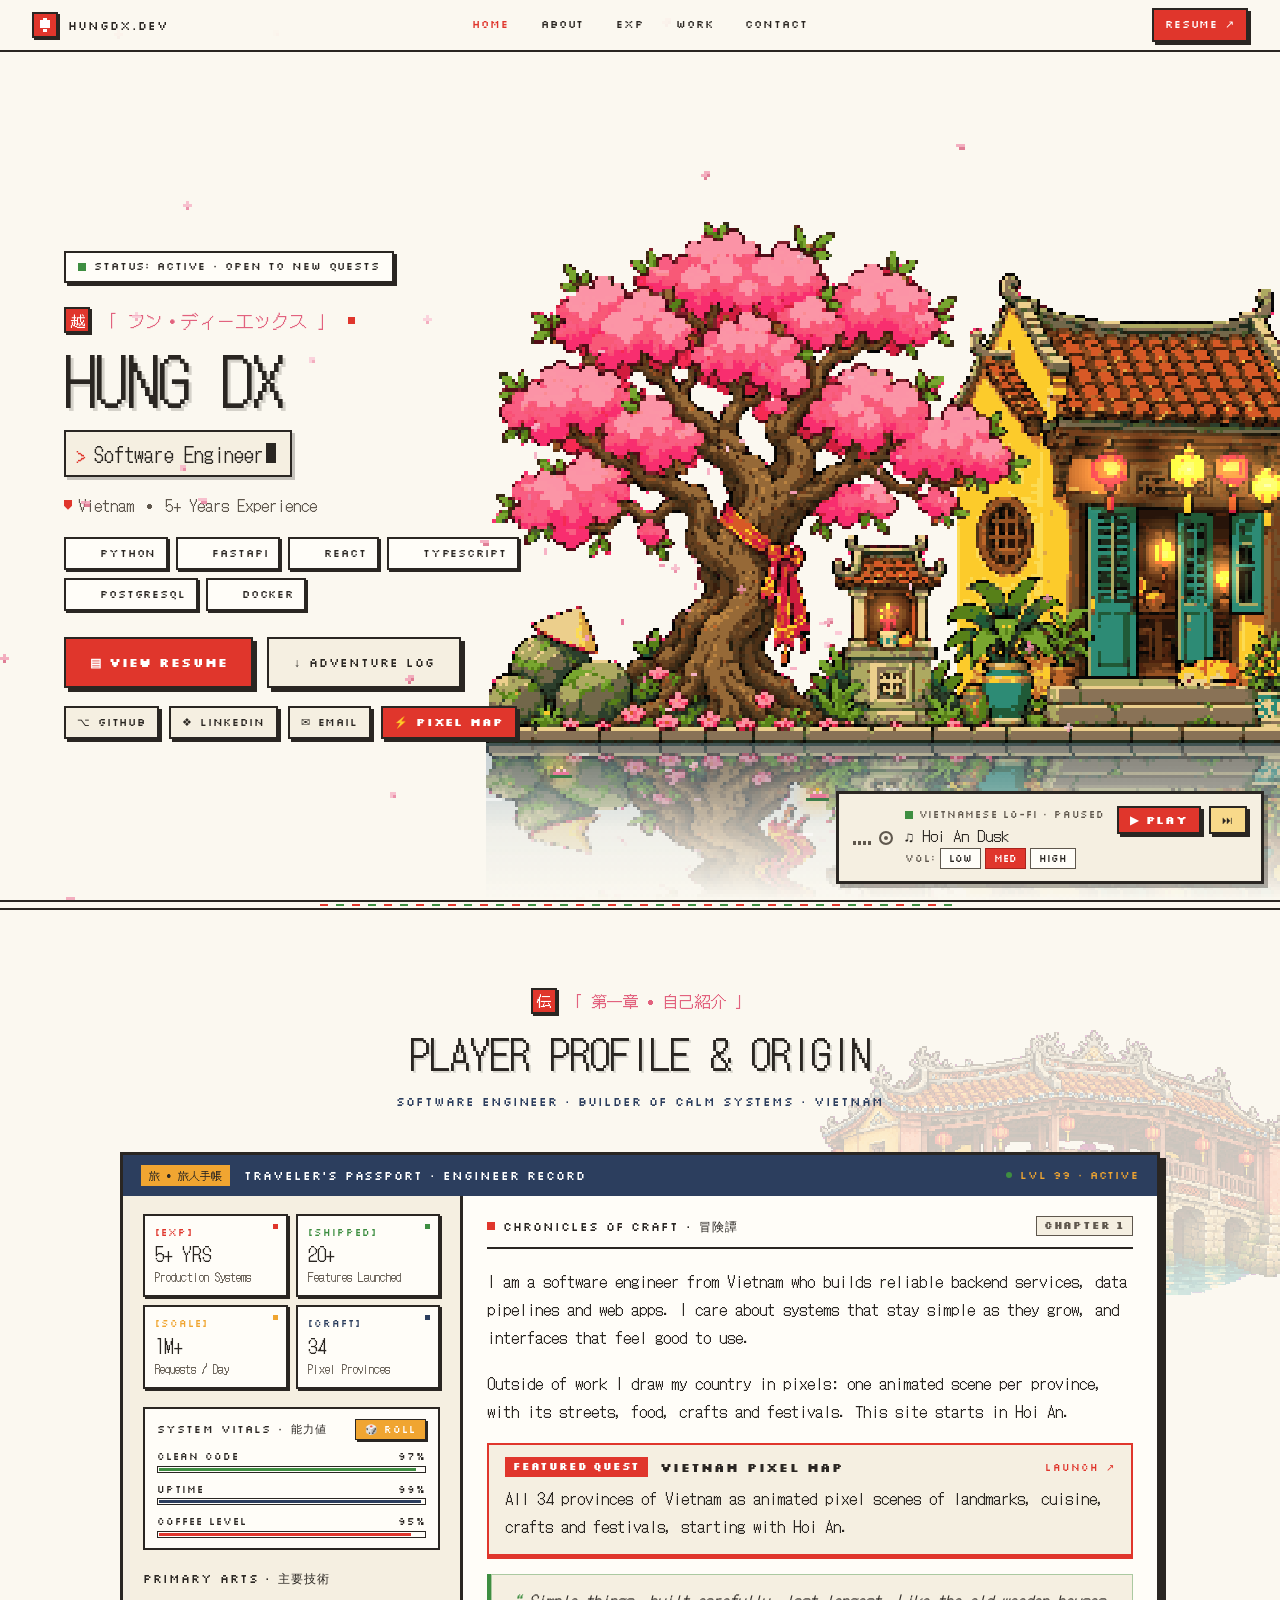
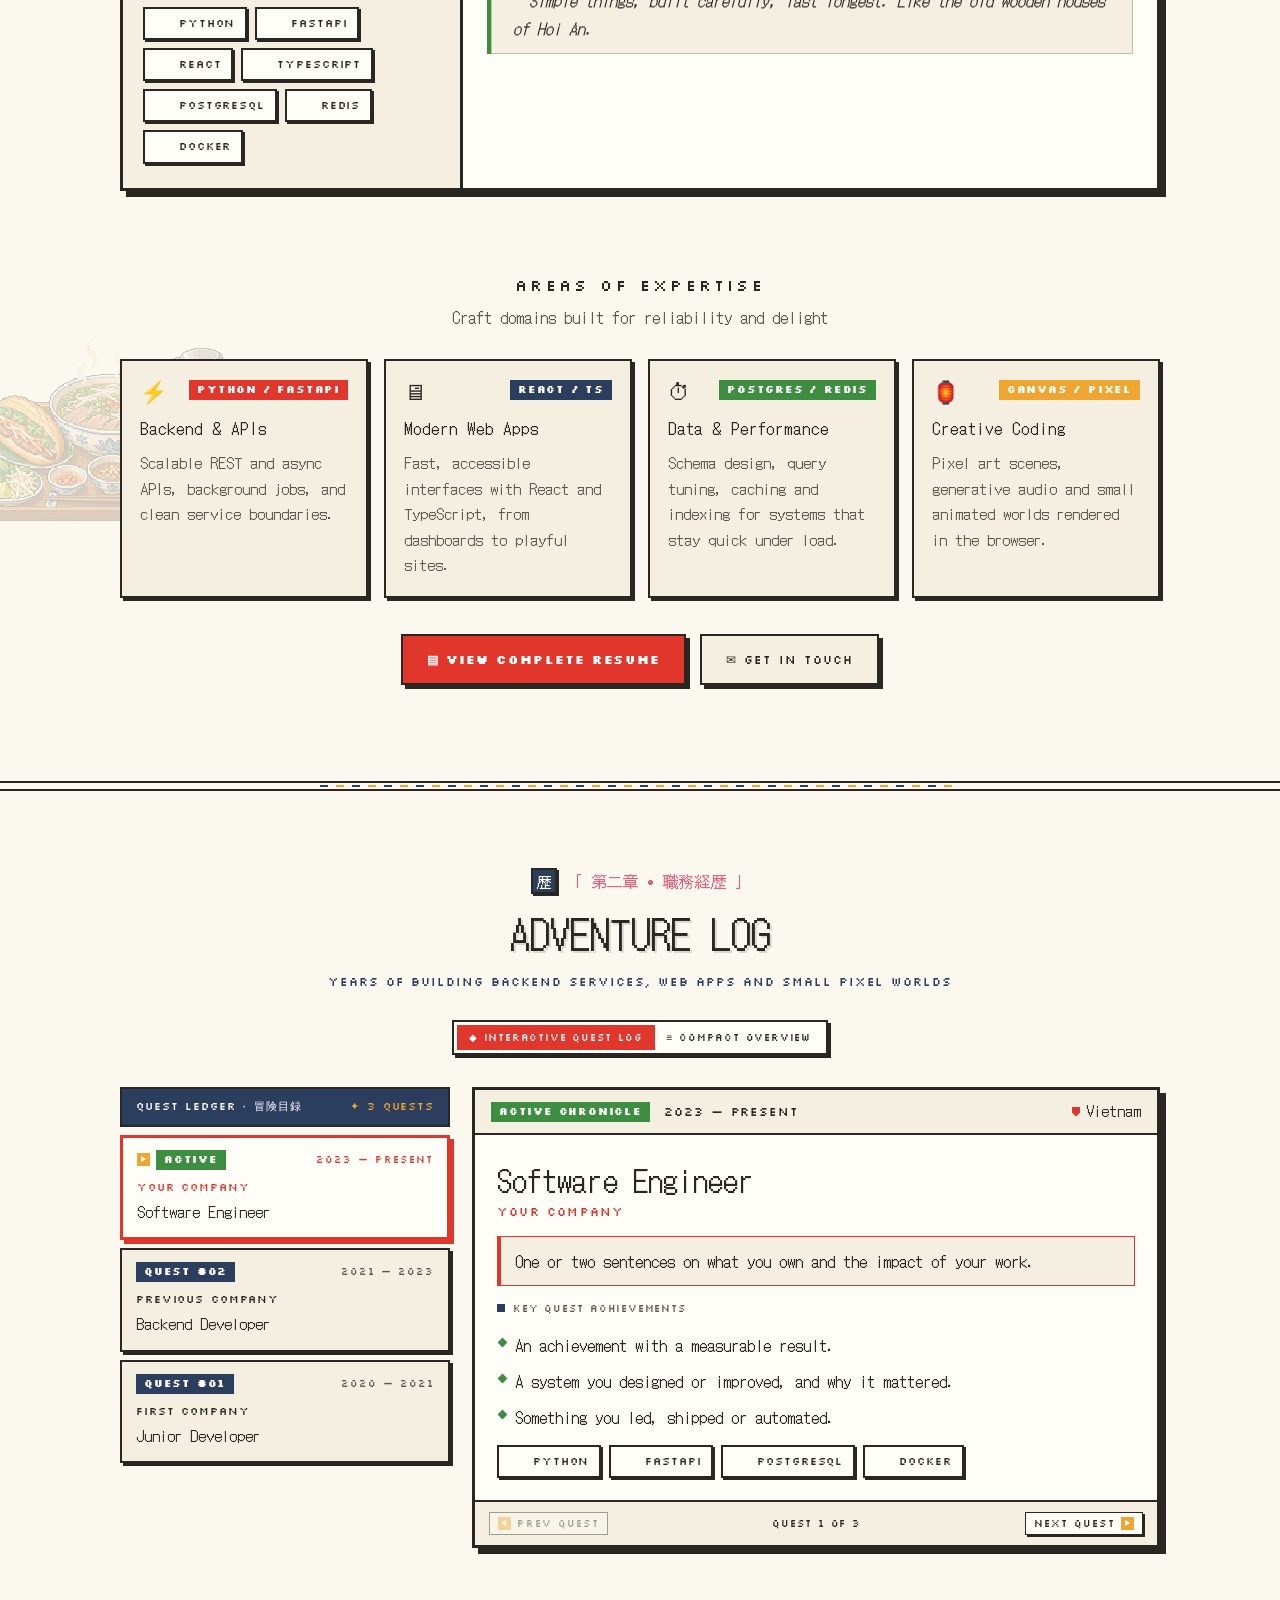
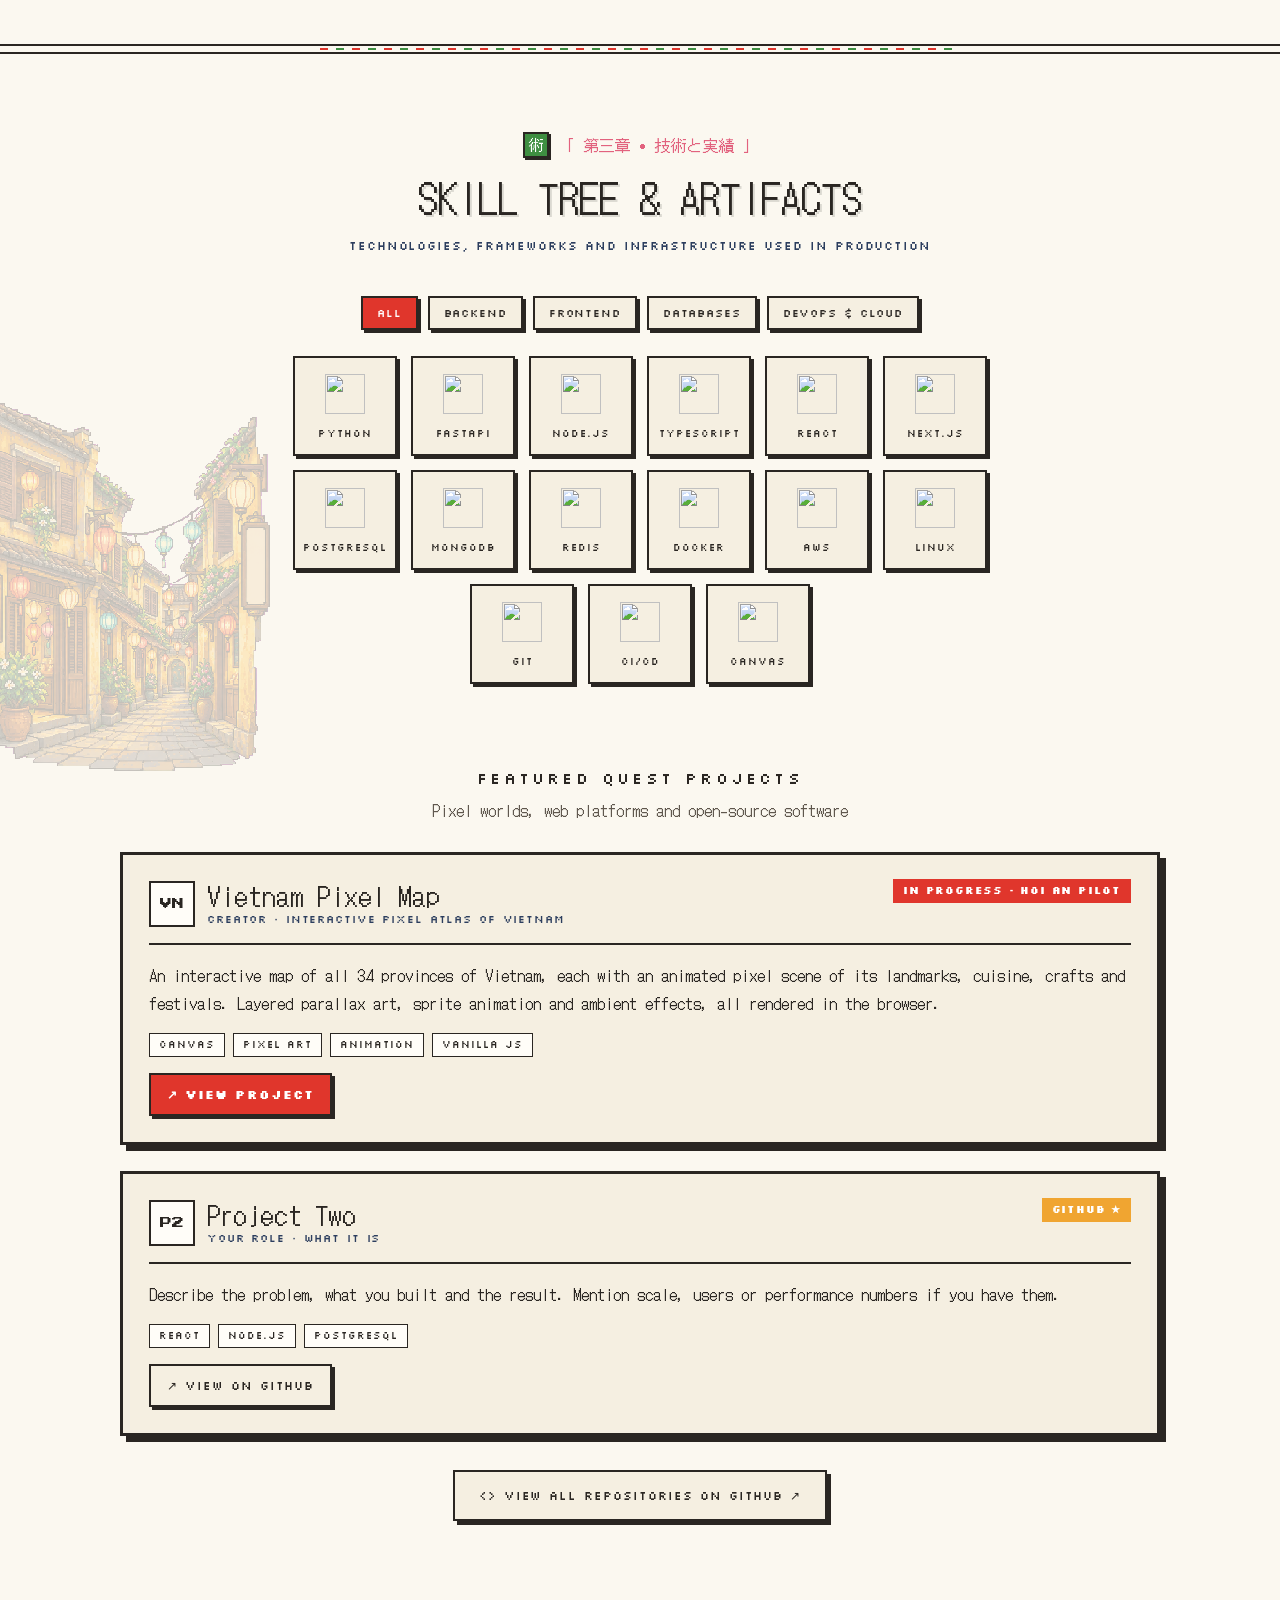
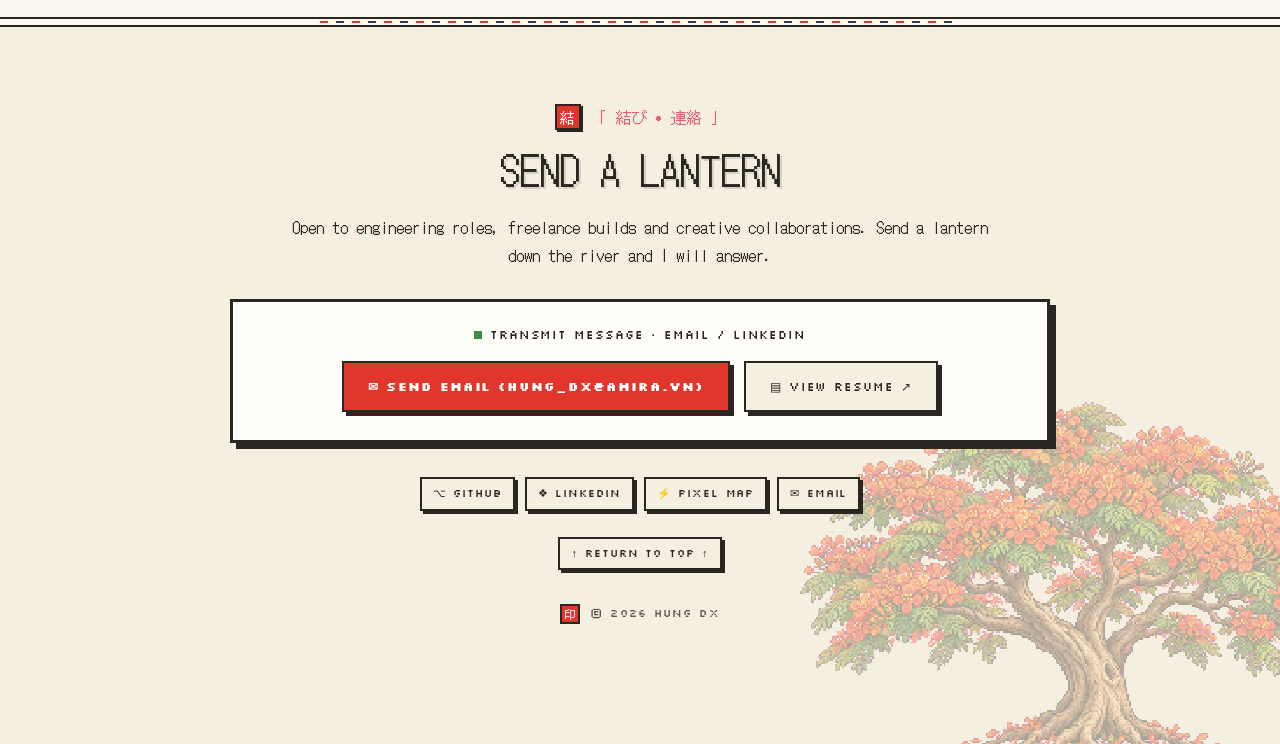
==== index.html @ 4f056e91 "feat: pixel-art RPG portfolio with Hoi An hero scene Single-page site with a passport-style about se" ====
<!doctype html>
<html lang="en">
  <head>
    <meta charset="utf-8" />
    <meta name="viewport" content="width=device-width, initial-scale=1" />
    <title>Portfolio</title>
    <meta name="description" content="Pixel-art portfolio set on a Hoi An street corner." />
    <link rel="preconnect" href="https://fonts.googleapis.com" />
    <link rel="preconnect" href="https://fonts.gstatic.com" crossorigin />
    <link
      rel="stylesheet"
      href="https://fonts.googleapis.com/css2?family=DotGothic16&family=Press+Start+2P&family=Silkscreen:wght@400;700&family=VT323&display=swap"
    />
    <link rel="stylesheet" href="styles.css" />
    <script>document.documentElement.classList.add('js');</script>
    <script type="module" src="src/main.js"></script>
  </head>
  <body>
    <canvas id="petals" aria-hidden="true"></canvas>

    <header class="nav">
      <a class="nav__logo" href="#top"><span class="nav__mark" aria-hidden="true"></span><span data-domain></span></a>
      <nav aria-label="Primary">
        <a href="#top">Home</a>
        <a href="#about">About</a>
        <a href="#exp">Exp</a>
        <a href="#work">Work</a>
        <a href="#contact">Contact</a>
      </nav>
      <a class="btn btn--red btn--sm nav__resume" href="#contact">Resume ↗</a>
    </header>

    <main id="top">
      <section class="hero">
        <div class="hero__scene">
          <canvas id="scene" role="img" aria-label="Pixel art of a Hoi An shophouse beside a red flame tree, with lanterns reflected in the river"></canvas>
        </div>
        <div class="hero__text" data-hero></div>
      </section>

      <div class="divider divider--red-green" aria-hidden="true"></div>

      <section id="about" class="section">
        <img class="deco deco--bridge" src="assets/bridge.png" alt="" aria-hidden="true" />
        <img class="deco deco--food" src="assets/food.png" alt="" aria-hidden="true" />
        <div class="wrap"></div>
      </section>

      <div class="divider divider--navy-gold" aria-hidden="true"></div>

      <section id="exp" class="section">
        <div class="wrap"></div>
      </section>

      <div class="divider divider--red-green" aria-hidden="true"></div>

      <section id="work" class="section">
        <img class="deco deco--street" src="assets/street.png" alt="" aria-hidden="true" />
        <div class="wrap"></div>
      </section>

      <div class="divider divider--red-navy" aria-hidden="true"></div>

      <section id="contact" class="section section--contact">
        <img class="deco deco--tree" src="assets/flametree.png" alt="" aria-hidden="true" />
        <div class="wrap"></div>
      </section>
    </main>

    <aside id="player" class="player" aria-label="Lo-fi music player">
      <div class="player__icons" aria-hidden="true">
        <span class="eq"><i></i><i></i><i></i><i></i></span>
        <span class="disc"></span>
      </div>
      <div class="player__info">
        <p class="player__status"><span class="sq sq--green"></span>VIETNAMESE LO-FI · <span data-status>PAUSED</span></p>
        <p class="player__title">♫ <span data-title>Hoi An Dusk</span></p>
        <div class="player__volume" role="group" aria-label="Volume">
          <span>VOL:</span>
          <button type="button" data-volume="low">LOW</button>
          <button type="button" data-volume="med">MED</button>
          <button type="button" data-volume="high">HIGH</button>
        </div>
      </div>
      <div class="player__controls">
        <button type="button" class="btn btn--red btn--sm" data-play>PLAY</button>
        <button type="button" class="btn btn--gold btn--sm" data-next aria-label="Next track">⏭</button>
      </div>
    </aside>
  </body>
</html>
---- styles.css ----
:root {
  --paper: #fbf8f0;
  --panel: #f5efe1;
  --white: #fffdf8;
  --ink: #2a2622;
  --ink-soft: #5f574d;
  --red: #e0362c;
  --red-deep: #a8241d;
  --navy: #2c3e5e;
  --green: #3e8e41;
  --gold: #f0a531;
  --pink: #e2627e;
  --shadow: 4px 4px 0 var(--ink);
  --shadow-sm: 3px 3px 0 var(--ink);

  --font-display: 'DotGothic16', 'VT323', monospace;
  --font-body: 'DotGothic16', 'VT323', monospace;
  --font-label: 'Silkscreen', 'VT323', monospace;
  --font-pixel: 'Press Start 2P', 'VT323', monospace;

  --cursor: url("data:image/svg+xml,%3Csvg xmlns='http://www.w3.org/2000/svg' width='28' height='28' viewBox='0 0 14 14' shape-rendering='crispEdges'%3E%3Cpath fill='%232a2622' d='M6 0h2v4h2V2h2v2h-2v2h4v2h-4v2h2v2h-2v-2H8v4H6v-4H4v2H2v-2h2V8H0V6h4V4H2V2h2v2h2z'/%3E%3Cpath fill='%23e0362c' d='M6 6h2v2H6z'/%3E%3C/svg%3E") 14 14, auto;
}

* {
  box-sizing: border-box;
}

html {
  scroll-behavior: smooth;
  scroll-padding-top: 64px;
}

body {
  margin: 0;
  background: var(--paper);
  color: var(--ink);
  font-family: var(--font-body);
  font-size: 16px;
  line-height: 1.75;
  cursor: var(--cursor);
}

a,
button {
  cursor: var(--cursor);
  color: inherit;
}

p {
  margin: 0;
}

h1,
h2,
h3,
h4 {
  margin: 0;
  font-weight: 400;
}

img {
  image-rendering: pixelated;
}

:focus-visible {
  outline: 3px dashed var(--red);
  outline-offset: 3px;
}

#petals {
  position: fixed;
  inset: 0;
  width: 100%;
  height: 100%;
  pointer-events: none;
  image-rendering: pixelated;
  z-index: 5;
}

/* ---------- shared atoms ---------- */

.label,
.mini-tag,
.btn,
.chip,
.badge,
.nav a,
.sec-head__sub,
.label-title {
  font-family: var(--font-label);
  font-weight: 400;
  text-transform: uppercase;
  letter-spacing: 0.08em;
}

.label {
  display: flex;
  align-items: center;
  gap: 8px;
  font-size: 12px;
}

.muted {
  color: var(--ink-soft);
}

.center {
  text-align: center;
}

.sq {
  display: inline-block;
  width: 8px;
  height: 8px;
  flex: none;
}

.sq--red { background: var(--red); }
.sq--green { background: var(--green); }
.sq--navy { background: var(--navy); }

.dot {
  display: inline-block;
  width: 8px;
  height: 8px;
  margin-right: 8px;
  background: var(--green);
}

.tile {
  display: inline-grid;
  place-items: center;
  width: 26px;
  height: 26px;
  margin-right: 10px;
  font-family: var(--font-display);
  font-size: 15px;
  line-height: 1;
  color: #fff;
  border: 2px solid var(--ink);
  box-shadow: 2px 2px 0 var(--ink);
}

.tile--red { background: var(--red); }
.tile--navy { background: var(--navy); }
.tile--green { background: var(--green); }

.tile--xs {
  width: 20px;
  height: 20px;
  font-size: 12px;
  box-shadow: none;
}

.mini-tag {
  display: inline-block;
  padding: 1px 7px;
  font-size: 10px;
  line-height: 1.6;
  color: var(--ink-soft);
  background: var(--panel);
  border: 1px solid currentColor;
}

.mini-tag--red { color: #fff; background: var(--red); border-color: var(--red); }
.mini-tag--green { color: #fff; background: var(--green); border-color: var(--green); }
.mini-tag--navy { color: #fff; background: var(--navy); border-color: var(--navy); }
.mini-tag--gold { color: #fff; background: var(--gold); border-color: var(--gold); }

.btn {
  display: inline-flex;
  align-items: center;
  justify-content: center;
  gap: 8px;
  padding: 9px 16px;
  font-size: 12px;
  text-decoration: none;
  color: var(--ink);
  background: var(--panel);
  border: 2px solid var(--ink);
  box-shadow: var(--shadow-sm);
  transition: transform 0.08s steps(2), box-shadow 0.08s steps(2);
}

.btn:hover {
  transform: translate(-1px, -1px);
  box-shadow: 4px 4px 0 var(--ink);
}

.btn:active {
  transform: translate(2px, 2px);
  box-shadow: 1px 1px 0 var(--ink);
}

.btn--red {
  color: #fff;
  background: var(--red);
}

.btn--gold {
  background: #f8d98a;
}

.btn--lg {
  padding: 13px 24px;
  font-size: 12px;
  box-shadow: var(--shadow);
}

.btn--sm {
  padding: 5px 11px;
  font-size: 11px;
}

.mini-btn {
  padding: 3px 9px;
  font-family: var(--font-label);
  font-weight: 400;
  font-size: 10px;
  letter-spacing: 0.1em;
  text-transform: uppercase;
  background: var(--white);
  border: 1px solid var(--ink);
  box-shadow: 2px 2px 0 var(--ink);
}

.mini-btn:disabled {
  opacity: 0.4;
  box-shadow: none;
}

.row {
  display: flex;
  flex-wrap: wrap;
  gap: 14px;
  margin-top: 26px;
}

.row--sm {
  gap: 10px;
  margin-top: 18px;
}

.row--center {
  justify-content: center;
}

.badges,
.tags {
  display: flex;
  flex-wrap: wrap;
  gap: 8px;
  padding: 0;
  margin: 0;
  list-style: none;
}

.badge {
  display: inline-flex;
  align-items: center;
  gap: 8px;
  padding: 5px 10px;
  font-size: 11px;
  background: var(--white);
  border: 2px solid var(--ink);
  box-shadow: 2px 2px 0 var(--ink);
}

.tags li {
  padding: 2px 9px;
  font-family: var(--font-label);
  font-weight: 400;
  font-size: 10px;
  letter-spacing: 0.1em;
  text-transform: uppercase;
  border: 1px solid var(--ink);
}

.pin {
  display: inline-block;
  width: 8px;
  height: 10px;
  margin-right: 6px;
  background: var(--red);
  clip-path: polygon(0 0, 100% 0, 100% 60%, 50% 100%, 0 60%);
}

/* ---------- nav ---------- */

.nav {
  position: sticky;
  top: 0;
  z-index: 30;
  display: grid;
  grid-template-columns: 1fr auto 1fr;
  align-items: center;
  height: 52px;
  padding: 0 32px;
  background: color-mix(in srgb, var(--paper) 94%, transparent);
  border-bottom: 2px solid var(--ink);
}

.nav__logo {
  display: flex;
  align-items: center;
  gap: 10px;
  font-size: 12px;
  letter-spacing: 0.08em;
  text-decoration: none;
}

.nav__mark {
  width: 26px;
  height: 26px;
  background:
    linear-gradient(#fff, #fff) 9px 4px / 4px 2px no-repeat,
    linear-gradient(#fff, #fff) 6px 6px / 10px 8px no-repeat,
    linear-gradient(#fff, #fff) 9px 15px / 4px 3px no-repeat,
    var(--red);
  border: 2px solid var(--ink);
  box-shadow: 2px 2px 0 var(--ink);
}

.nav nav {
  display: flex;
  gap: 32px;
}

.nav nav a {
  font-size: 11px;
  text-decoration: none;
}

.nav nav a:hover,
.nav nav a.is-active {
  color: var(--red);
}

.nav__resume {
  justify-self: end;
}

/* ---------- hero ---------- */

.hero {
  position: relative;
  min-height: calc(100vh - 52px);
  overflow: hidden;
}

.hero__scene {
  position: absolute;
  right: -2vw;
  bottom: 0;
  width: min(64vw, 1040px);
}

.hero__scene canvas {
  display: block;
  width: 100%;
  height: auto;
  image-rendering: pixelated;
}

.hero__text {
  position: relative;
  z-index: 2;
  max-width: 560px;
  padding: max(80px, 22vh) 0 120px 64px;
}

.chip {
  display: inline-flex;
  align-items: center;
  padding: 4px 12px;
  font-size: 11px;
  background: var(--white);
  border: 2px solid var(--ink);
  box-shadow: var(--shadow-sm);
}

.hero__ja {
  display: flex;
  align-items: center;
  margin-top: 22px;
  font-size: 18px;
  color: var(--pink);
}

.hero__ja-mark {
  width: 7px;
  height: 7px;
  margin-left: 14px;
  background: var(--red);
}

.hero__name {
  margin-top: 6px;
  font-family: var(--font-display);
  font-size: clamp(40px, 5.2vw, 64px);
  line-height: 1.15;
  letter-spacing: -0.01em;
  text-shadow: 3px 3px 0 rgba(42, 38, 34, 0.18);
}

.typer {
  display: inline-flex;
  align-items: center;
  min-width: 90px;
  margin-top: 14px;
  padding: 4px 14px 4px 10px;
  font-size: 20px;
  background: var(--panel);
  border: 2px solid var(--ink);
  box-shadow: 3px 3px 0 rgba(42, 38, 34, 0.25);
}

.typer__prompt {
  margin-right: 8px;
  color: var(--red);
}

.typer__caret {
  width: 10px;
  height: 20px;
  margin-left: 2px;
  background: var(--ink);
  animation: blink 1s steps(1) infinite;
}

@keyframes blink {
  50% {
    opacity: 0;
  }
}

.hero__meta {
  display: flex;
  align-items: center;
  margin: 14px 0 18px;
  color: var(--ink-soft);
}

.sep {
  margin: 0 12px;
}

/* ---------- dividers ---------- */

.divider {
  position: relative;
  height: 10px;
  border-top: 2px solid var(--ink);
  border-bottom: 2px solid var(--ink);
  background: var(--paper);
}

.divider::after {
  content: '';
  position: absolute;
  left: 50%;
  top: 2px;
  width: min(640px, 80vw);
  height: 2px;
  transform: translateX(-50%);
  background: repeating-linear-gradient(90deg, var(--a) 0 8px, transparent 8px 16px, var(--b) 16px 24px, transparent 24px 32px);
}

.divider--red-green { --a: var(--red); --b: var(--green); }
.divider--navy-gold { --a: var(--navy); --b: var(--gold); }
.divider--red-navy { --a: var(--red); --b: var(--navy); }

/* ---------- sections ---------- */

.section {
  position: relative;
  overflow: hidden;
  padding: 76px 24px 96px;
}

.wrap {
  position: relative;
  z-index: 2;
  max-width: 1040px;
  margin: 0 auto;
}

.deco {
  position: absolute;
  z-index: 0;
  opacity: 0.22;
  pointer-events: none;
  user-select: none;
}

.deco--bridge { right: -60px; top: 120px; width: 520px; }
.deco--food { left: -40px; bottom: 260px; width: 300px; }
.deco--street { left: -30px; top: 340px; width: 300px; }
.deco--tree { right: -80px; bottom: -20px; width: 560px; opacity: 0.32; }

.sec-head {
  margin-bottom: 40px;
  text-align: center;
}

.sec-head__chapter {
  display: inline-flex;
  align-items: center;
  font-size: 16px;
  color: var(--pink);
}

.sec-head__title {
  margin-top: 14px;
  font-family: var(--font-display);
  font-size: clamp(30px, 3.6vw, 40px);
  line-height: 1.2;
  text-transform: uppercase;
  text-shadow: 2px 2px 0 rgba(42, 38, 34, 0.15);
}

.sec-head__sub {
  margin-top: 14px;
  font-size: 12px;
  color: var(--navy);
}

.label-title {
  margin-top: 80px;
  font-size: 16px;
  letter-spacing: 0.2em;
  text-align: center;
}

.label-title + .muted {
  margin: 4px 0 28px;
}

.card {
  padding: 18px;
  background: var(--panel);
  border: 2px solid var(--ink);
  box-shadow: var(--shadow-sm);
}

.panel {
  background: var(--white);
  border: 3px solid var(--ink);
  box-shadow: 6px 6px 0 var(--ink);
}

.panel__bar {
  display: flex;
  align-items: center;
  gap: 14px;
  padding: 10px 18px;
  color: #fff;
  background: var(--navy);
}

.panel__bar--tight {
  justify-content: space-between;
  padding: 8px 14px;
}

.panel__tag {
  padding: 1px 8px;
  font-size: 11px;
  color: var(--ink);
  background: var(--gold);
}

.panel__title {
  font-family: var(--font-label);
  font-weight: 400;
  font-size: 12px;
  letter-spacing: 0.08em;
  text-transform: uppercase;
}

.panel__level {
  display: inline-flex;
  align-items: center;
  margin-left: auto;
  font-family: var(--font-label);
  font-weight: 400;
  font-size: 11px;
  letter-spacing: 0.08em;
  color: var(--gold);
}

.panel__level .dot {
  width: 6px;
  height: 6px;
  border-radius: 50%;
}

/* ---------- about: passport ---------- */

.passport__body {
  display: grid;
  grid-template-columns: 340px 1fr;
}

.passport__side {
  display: grid;
  gap: 18px;
  align-content: start;
  padding: 18px 20px 24px;
  background: var(--panel);
  border-right: 3px solid var(--ink);
}

.stats {
  display: grid;
  grid-template-columns: 1fr 1fr;
  gap: 8px;
}

.stat {
  position: relative;
  padding: 8px 10px;
  background: var(--white);
  border: 2px solid var(--ink);
  box-shadow: 2px 2px 0 var(--ink);
}

.stat::after {
  content: '';
  position: absolute;
  top: 8px;
  right: 8px;
  width: 5px;
  height: 5px;
  background: var(--c);
}

.stat--red { --c: var(--red); }
.stat--green { --c: var(--green); }
.stat--gold { --c: var(--gold); }
.stat--navy { --c: var(--navy); }

.stat__label {
  font-family: var(--font-label);
  font-weight: 400;
  font-size: 10px;
  letter-spacing: 0.1em;
  color: var(--c);
}

.stat__value {
  font-size: 18px;
  line-height: 1.4;
}

.stat__note {
  font-size: 12px;
  color: var(--ink-soft);
}

.vitals {
  display: grid;
  gap: 8px;
  padding: 10px 12px;
  background: var(--white);
  border: 2px solid var(--ink);
}

.vitals__head {
  display: flex;
  justify-content: space-between;
  align-items: center;
  font-family: var(--font-label);
  font-weight: 400;
  font-size: 11px;
  letter-spacing: 0.1em;
  text-transform: uppercase;
}

.vitals__head .mini-btn {
  background: var(--gold);
  color: #fff;
}

.vital p {
  display: flex;
  justify-content: space-between;
  font-family: var(--font-label);
  font-weight: 400;
  font-size: 10px;
  letter-spacing: 0.1em;
  text-transform: uppercase;
}

.vital__bar {
  height: 7px;
  padding: 1px;
  border: 1px solid var(--ink);
}

.fill {
  display: block;
  height: 100%;
  transition: width 0.4s steps(6);
}

.fill--green { background: var(--green); }
.fill--navy { background: var(--navy); }
.fill--red { background: var(--red); }

.passport__story {
  display: grid;
  gap: 18px;
  align-content: start;
  padding: 20px 24px 24px;
}

.story__head {
  display: flex;
  justify-content: space-between;
  align-items: center;
  padding-bottom: 10px;
  border-bottom: 2px solid var(--ink);
}

.story__p {
  font-size: 16px;
  line-height: 1.75;
}

.featured {
  padding: 12px 16px 14px;
  background: var(--panel);
  border: 2px solid var(--red);
  box-shadow: 0 3px 0 var(--red);
}

.featured__head {
  display: flex;
  align-items: center;
  gap: 12px;
  margin-bottom: 6px;
  font-family: var(--font-label);
  font-size: 12px;
  letter-spacing: 0.1em;
}

.featured__head a {
  margin-left: auto;
  font-size: 10px;
  font-weight: 400;
  text-transform: uppercase;
  color: var(--red);
  text-decoration: none;
}

.quote {
  margin: 0;
  padding: 12px 16px 12px 22px;
  font-style: italic;
  background: var(--panel);
  border-left: 4px solid var(--green);
  box-shadow: inset 0 0 0 1px rgba(62, 142, 65, 0.4);
}

.quote::before {
  content: '“ ';
  color: var(--green);
}

/* ---------- about: expertise ---------- */

.expertise__grid {
  display: grid;
  grid-template-columns: repeat(4, 1fr);
  gap: 16px;
}

.exp-card__top {
  display: flex;
  justify-content: space-between;
  align-items: center;
  margin-bottom: 12px;
}

.exp-card__icon {
  font-size: 22px;
  line-height: 1;
}

.exp-card h4 {
  margin-bottom: 8px;
  font-size: 17px;
}

.exp-card p {
  font-size: 15px;
  line-height: 1.7;
  color: var(--ink-soft);
}

.expertise .row {
  margin-top: 36px;
}

/* ---------- experience: quest log ---------- */

.seg {
  display: flex;
  width: fit-content;
  margin: -12px auto 32px;
  padding: 3px;
  background: var(--white);
  border: 2px solid var(--ink);
  box-shadow: var(--shadow-sm);
}

.seg button,
.filters button {
  padding: 6px 12px;
  font-family: var(--font-label);
  font-weight: 400;
  font-size: 10px;
  letter-spacing: 0.08em;
  text-transform: uppercase;
  background: transparent;
  border: 0;
}

.seg button[aria-selected='true'] {
  color: #fff;
  background: var(--red);
}

.quests {
  display: grid;
  grid-template-columns: 330px 1fr;
  gap: 22px;
  align-items: start;
}

.quests[hidden] {
  display: none;
}

.ledger {
  display: grid;
  gap: 8px;
}

.ledger .panel__bar {
  border: 2px solid var(--ink);
}

.panel__level--gold {
  color: var(--gold);
}

.ledger__item {
  display: grid;
  gap: 2px;
  padding: 12px 14px;
  text-align: left;
  font: inherit;
  background: var(--panel);
  border: 2px solid var(--ink);
  box-shadow: var(--shadow-sm);
}

.ledger__item[aria-pressed='true'] {
  background: var(--white);
  border: 3px solid var(--red);
  box-shadow: 4px 4px 0 var(--red);
}

.ledger__top {
  display: flex;
  justify-content: space-between;
  align-items: center;
  margin-bottom: 6px;
}

.ledger__period {
  font-family: var(--font-label);
  font-weight: 400;
  font-size: 10px;
  letter-spacing: 0.1em;
  color: var(--ink-soft);
}

.ledger__item[aria-pressed='true'] .ledger__period,
.ledger__item[aria-pressed='true'] .ledger__company {
  color: var(--red);
}

.ledger__company {
  font-family: var(--font-label);
  font-weight: 400;
  font-size: 11px;
  letter-spacing: 0.08em;
  text-transform: uppercase;
}

.ledger__role {
  font-size: 15px;
}

.quest-detail__bar {
  display: flex;
  align-items: center;
  gap: 14px;
  padding: 8px 16px;
  background: var(--panel);
  border-bottom: 2px solid var(--ink);
}

.quest-detail__loc {
  display: inline-flex;
  align-items: center;
  margin-left: auto;
  font-size: 15px;
}

.quest-detail__body {
  display: grid;
  gap: 14px;
  padding: 26px 22px 22px;
}

.quest-detail__role {
  font-family: var(--font-display);
  font-size: 30px;
  line-height: 1.2;
}

.quest-detail__company {
  margin-top: -10px;
  font-family: var(--font-label);
  font-weight: 400;
  font-size: 12px;
  letter-spacing: 0.1em;
  text-transform: uppercase;
  color: var(--red);
}

.quest-detail__summary {
  padding: 10px 14px;
  background: var(--panel);
  border: 1px solid var(--red);
  border-left: 4px solid var(--red);
}

.achievements {
  display: grid;
  gap: 8px;
  padding: 0;
  margin: 0;
  list-style: none;
}

.achievements li {
  position: relative;
  padding-left: 18px;
}

.achievements li::before {
  content: '';
  position: absolute;
  left: 2px;
  top: 8px;
  width: 7px;
  height: 7px;
  background: var(--green);
  transform: rotate(45deg);
}

.quest-detail__foot {
  display: flex;
  justify-content: space-between;
  align-items: center;
  padding: 10px 14px;
  background: var(--panel);
  border-top: 2px solid var(--ink);
}

.quest-detail__foot .label {
  font-size: 10px;
}

.compact {
  display: grid;
  gap: 14px;
  padding: 0;
  margin: 0;
  list-style: none;
}

.compact[hidden] {
  display: none;
}

.compact__item {
  display: grid;
  gap: 4px;
}

.compact__item .quest-detail__company {
  margin-top: 0;
}

/* ---------- work: skills & projects ---------- */

.filters {
  display: flex;
  flex-wrap: wrap;
  justify-content: center;
  gap: 10px;
  margin-bottom: 26px;
}

.filters button {
  padding: 8px 14px;
  font-size: 11px;
  background: var(--panel);
  border: 2px solid var(--ink);
  box-shadow: var(--shadow-sm);
}

.filters button[aria-selected='true'] {
  color: #fff;
  background: var(--red);
}

.skill-grid {
  display: flex;
  flex-wrap: wrap;
  justify-content: center;
  gap: 14px;
  max-width: 720px;
  margin: 0 auto;
  padding: 0;
  list-style: none;
}

.skill-tile {
  display: grid;
  place-items: center;
  gap: 8px;
  width: 104px;
  height: 100px;
  padding: 14px 6px 10px;
  font-family: var(--font-label);
  font-weight: 400;
  font-size: 10px;
  letter-spacing: 0.1em;
  text-transform: uppercase;
  background: var(--panel);
  border: 2px solid var(--ink);
  box-shadow: var(--shadow-sm);
  transition: transform 0.1s steps(2);
}

.skill-tile[hidden] {
  display: none;
}

.skill-tile:hover {
  transform: translateY(-3px);
  background: var(--white);
  border-color: var(--green);
}

.projects {
  display: grid;
  gap: 26px;
}

.project {
  display: grid;
  gap: 16px;
  justify-items: start;
  padding: 24px 26px 26px;
  background: var(--panel);
  border: 3px solid var(--ink);
  box-shadow: 6px 6px 0 var(--ink);
}

.project__head {
  display: grid;
  grid-template-columns: auto 1fr auto;
  gap: 12px;
  align-items: center;
  width: 100%;
  padding-bottom: 14px;
  border-bottom: 2px solid var(--ink);
}

.project__logo {
  display: grid;
  place-items: center;
  width: 46px;
  height: 46px;
  font-family: var(--font-pixel);
  font-size: 12px;
  background: var(--white);
  border: 2px solid var(--ink);
}

.project__name {
  font-size: 26px;
  line-height: 1.2;
}

.project__sub {
  font-family: var(--font-label);
  font-weight: 400;
  font-size: 11px;
  letter-spacing: 0.08em;
  text-transform: uppercase;
  color: var(--navy);
}

.project__badge {
  align-self: start;
  padding: 3px 9px;
}

.project__text {
  line-height: 1.75;
}

.project .tags li {
  background: var(--white);
}

#work .row--center {
  margin-top: 34px;
}

/* ---------- contact ---------- */

.section--contact {
  background: var(--panel);
  padding-bottom: 120px;
}

.contact__text {
  max-width: 720px;
  margin: -20px auto 30px;
  text-align: center;
  font-size: 16px;
}

.transmit {
  max-width: 820px;
  margin: 0 auto;
  padding: 22px 24px 28px;
  background: var(--white);
  border: 3px solid var(--ink);
  box-shadow: 6px 6px 0 var(--ink);
}

.transmit .label {
  justify-content: center;
}

.transmit .row {
  margin-top: 16px;
}

.section--contact .row--sm {
  margin-top: 34px;
}

.footer {
  display: flex;
  justify-content: center;
  align-items: center;
  margin-top: 34px;
  font-family: var(--font-label);
  font-weight: 400;
  font-size: 11px;
  letter-spacing: 0.1em;
  text-transform: uppercase;
  color: var(--ink-soft);
}

/* ---------- music player ---------- */

.player {
  position: fixed;
  right: 16px;
  bottom: 16px;
  z-index: 40;
  display: flex;
  align-items: center;
  gap: 12px;
  padding: 12px 14px;
  background: var(--panel);
  border: 3px solid var(--ink);
  box-shadow: 4px 4px 0 rgba(42, 38, 34, 0.35);
}

.player__icons {
  display: flex;
  align-items: center;
  gap: 8px;
}

.eq {
  display: flex;
  align-items: flex-end;
  gap: 2px;
  height: 14px;
}

.eq i {
  width: 3px;
  height: 4px;
  background: var(--ink-soft);
}

.player.is-playing .eq i {
  animation: eq 0.9s steps(4) infinite alternate;
}

.player.is-playing .eq i:nth-child(2) { animation-delay: -0.3s; }
.player.is-playing .eq i:nth-child(3) { animation-delay: -0.6s; }
.player.is-playing .eq i:nth-child(4) { animation-delay: -0.15s; }

@keyframes eq {
  to {
    height: 14px;
  }
}

.disc {
  width: 14px;
  height: 14px;
  border: 2px solid var(--ink-soft);
  border-radius: 50%;
  box-shadow: inset 0 0 0 3px var(--panel), inset 0 0 0 5px var(--ink-soft);
}

.player.is-playing .disc {
  border-color: var(--red);
  animation: spin 2s steps(8) infinite;
}

@keyframes spin {
  to {
    transform: rotate(360deg);
  }
}

.player__status {
  display: flex;
  align-items: center;
  gap: 6px;
  font-family: var(--font-label);
  font-weight: 400;
  font-size: 10px;
  letter-spacing: 0.08em;
  color: var(--ink-soft);
}

.player.is-playing .player__status {
  color: var(--green);
}

.player__title {
  font-size: 15px;
  line-height: 1.6;
}

.player__volume {
  display: flex;
  align-items: center;
  gap: 4px;
  font-family: var(--font-label);
  font-weight: 400;
  font-size: 10px;
  letter-spacing: 0.1em;
  color: var(--ink-soft);
}

.player__volume button {
  padding: 1px 8px;
  font: inherit;
  color: var(--ink);
  background: var(--white);
  border: 1px solid var(--ink-soft);
}

.player__volume button[aria-pressed='true'] {
  color: #fff;
  background: var(--red);
  border-color: var(--red-deep);
}

.player__controls {
  display: flex;
  align-items: flex-start;
  gap: 8px;
  align-self: flex-start;
}

/* ---------- responsive ---------- */

@media (max-width: 960px) {
  .nav {
    grid-template-columns: auto 1fr auto;
    padding: 0 16px;
  }

  .nav nav {
    justify-content: center;
    gap: 16px;
  }

  .hero {
    display: flex;
    flex-direction: column-reverse;
    min-height: auto;
  }

  .hero__text {
    padding: 48px 16px 24px;
  }

  .hero__scene {
    position: relative;
    right: auto;
    width: 100%;
  }

  .passport__body,
  .quests {
    grid-template-columns: 1fr;
  }

  .passport__side {
    border-right: 0;
    border-bottom: 3px solid var(--ink);
  }

  .expertise__grid {
    grid-template-columns: 1fr 1fr;
  }

  .deco {
    opacity: 0.12;
  }
}

@media (max-width: 600px) {
  .section {
    padding: 56px 16px 72px;
  }

  .nav nav {
    display: none;
  }

  .nav {
    grid-template-columns: 1fr auto;
  }

  .expertise__grid {
    grid-template-columns: 1fr;
  }

  .panel__title {
    font-size: 10px;
  }

  .panel__tag {
    display: none;
  }

  .project__head {
    grid-template-columns: auto 1fr;
  }

  .project__badge {
    grid-column: 1 / -1;
    justify-self: start;
  }

  .player {
    left: 12px;
    right: 12px;
    bottom: 12px;
  }

  .player__icons {
    display: none;
  }

  .player__controls {
    margin-left: auto;
  }
}

@media (prefers-reduced-motion: reduce) {
  html {
    scroll-behavior: auto;
  }

  .typer__caret,
  .player.is-playing .eq i,
  .player.is-playing .disc {
    animation: none;
  }
}

/* ---------- quest icons ---------- */

.ledger__tags {
  display: inline-flex;
  align-items: center;
  gap: 6px;
}

.ico {
  position: relative;
  display: inline-block;
  width: 13px;
  height: 13px;
  flex: none;
  background: var(--gold);
}

.ico::after {
  content: '';
  position: absolute;
  top: 3px;
  left: 4px;
  border: 3.5px solid transparent;
  border-left: 5px solid #fff;
  border-right: 0;
}

.ico--prev::after {
  left: 3px;
  border-left: 0;
  border-right: 5px solid #fff;
}

.ledger__item .ico {
  display: none;
}

.ledger__item[aria-pressed='true'] .ico {
  display: inline-block;
}

.quest-detail__foot .mini-btn {
  display: inline-flex;
  align-items: center;
  gap: 6px;
  padding: 4px 8px;
}

.panel__bar--tight .panel__title,
.panel__bar--tight .panel__level {
  font-size: 11px;
  white-space: nowrap;
}

.quest-detail__body .label {
  font-size: 10px;
  color: var(--ink-soft);
}

.mini-tag,
.btn--red,
.featured__head strong {
  font-weight: 700;
}

.btn,
.player__status {
  white-space: nowrap;
}

@media (max-width: 600px) {
  .player__status {
    font-size: 10px;
  }

  .panel__bar {
    flex-wrap: wrap;
    gap: 6px 14px;
  }

  .panel__level {
    margin-left: 0;
  }
}
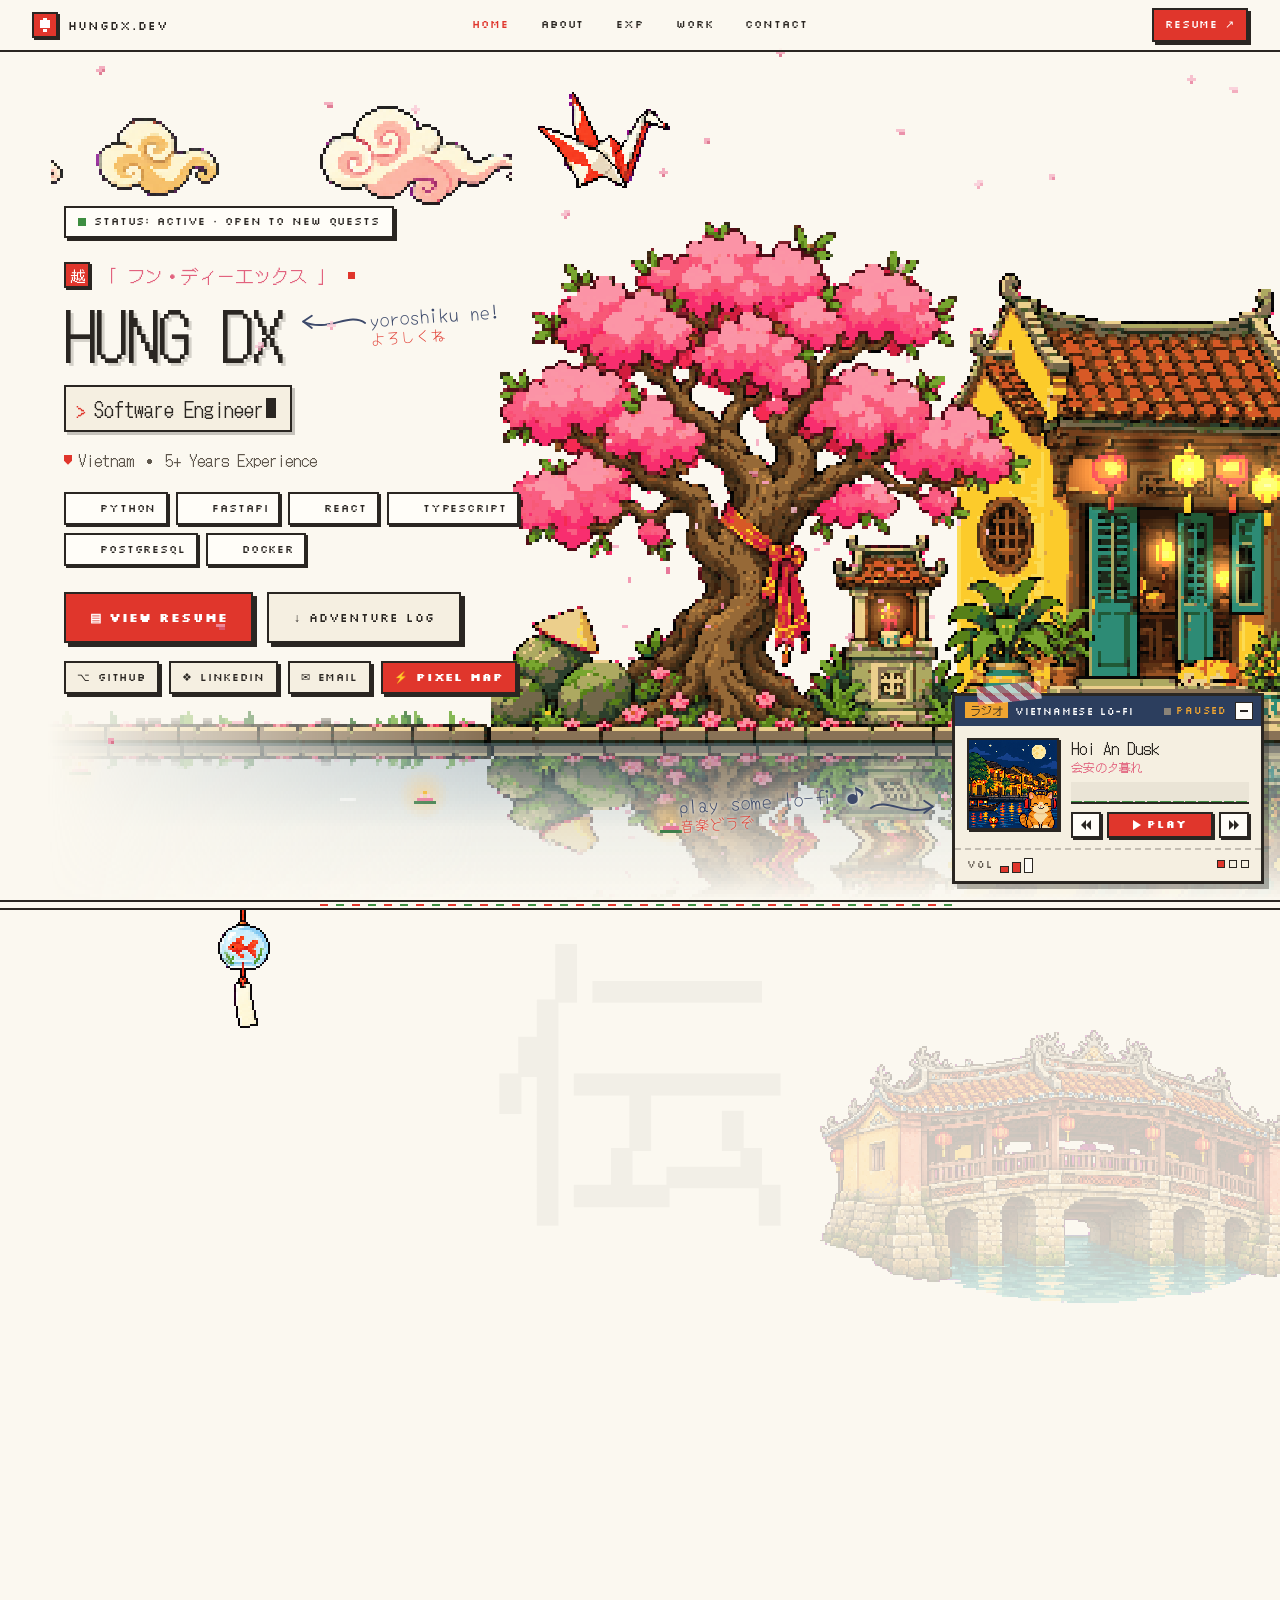
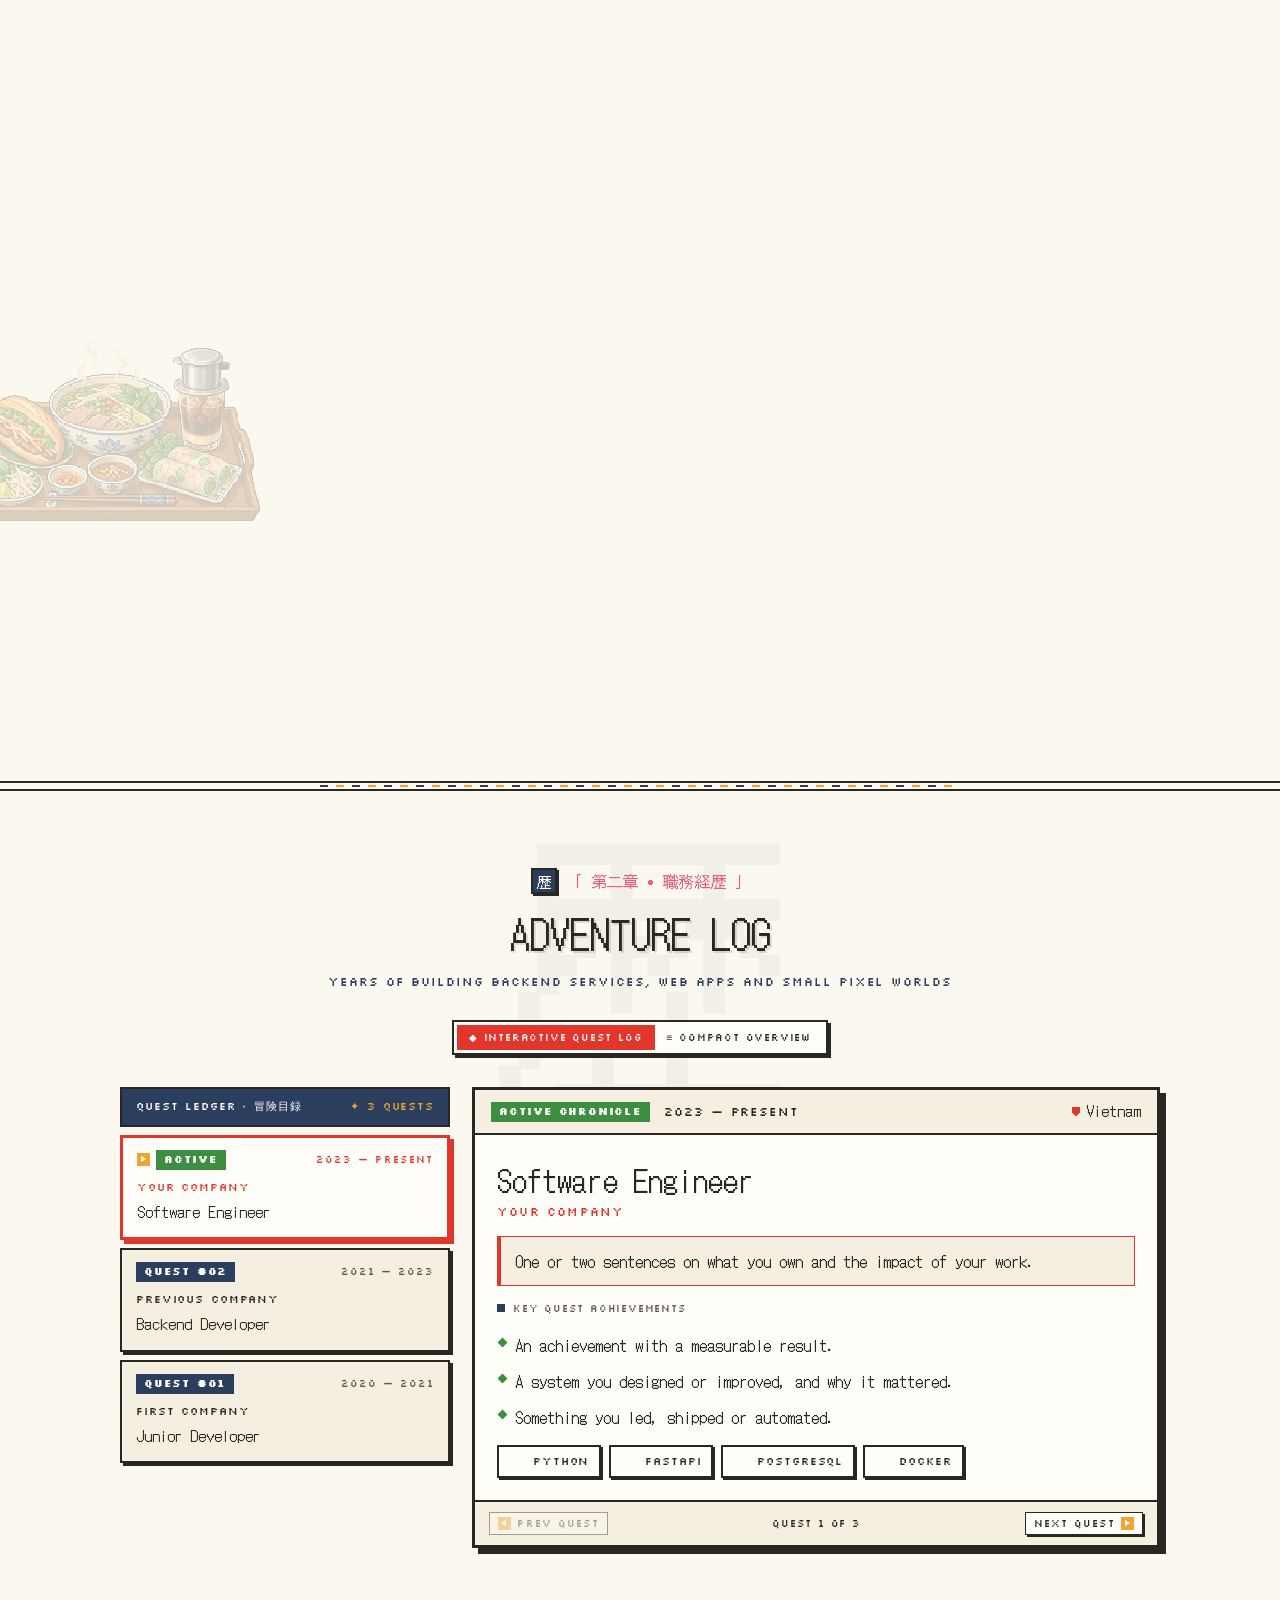
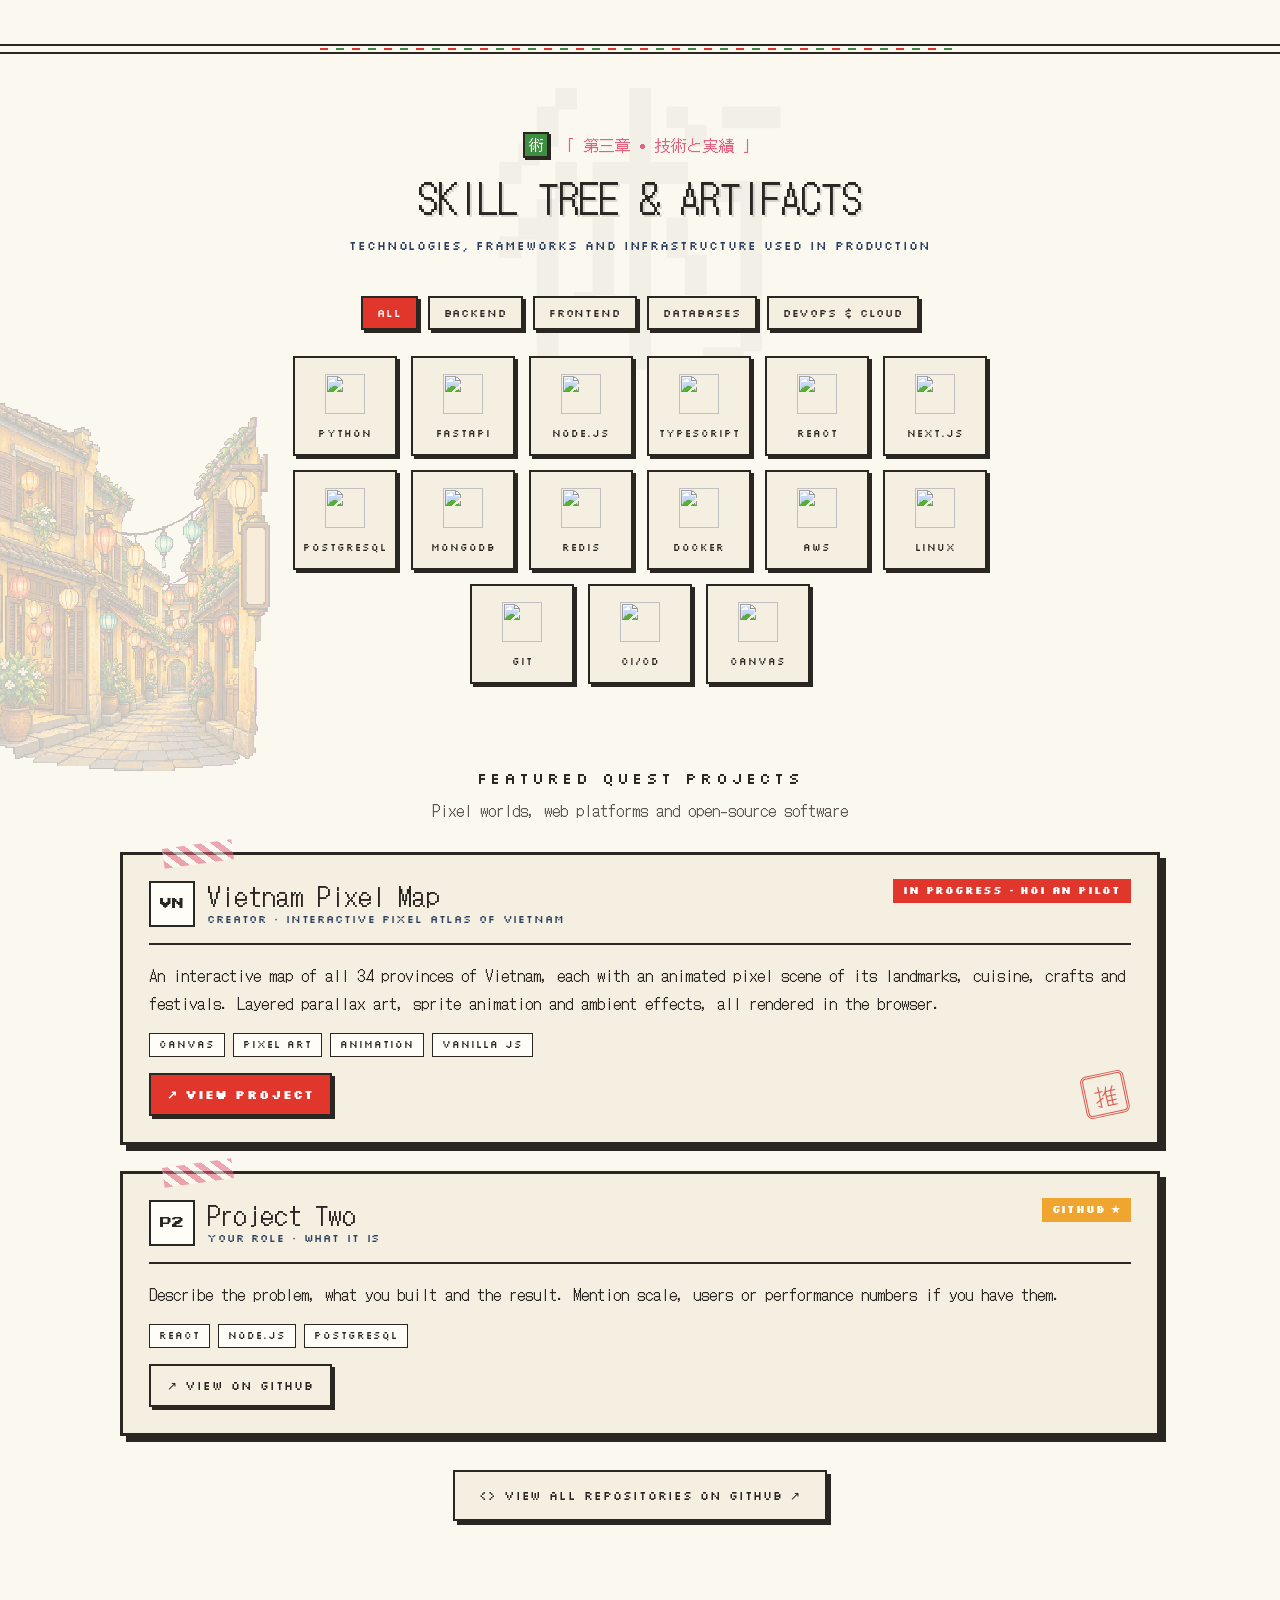
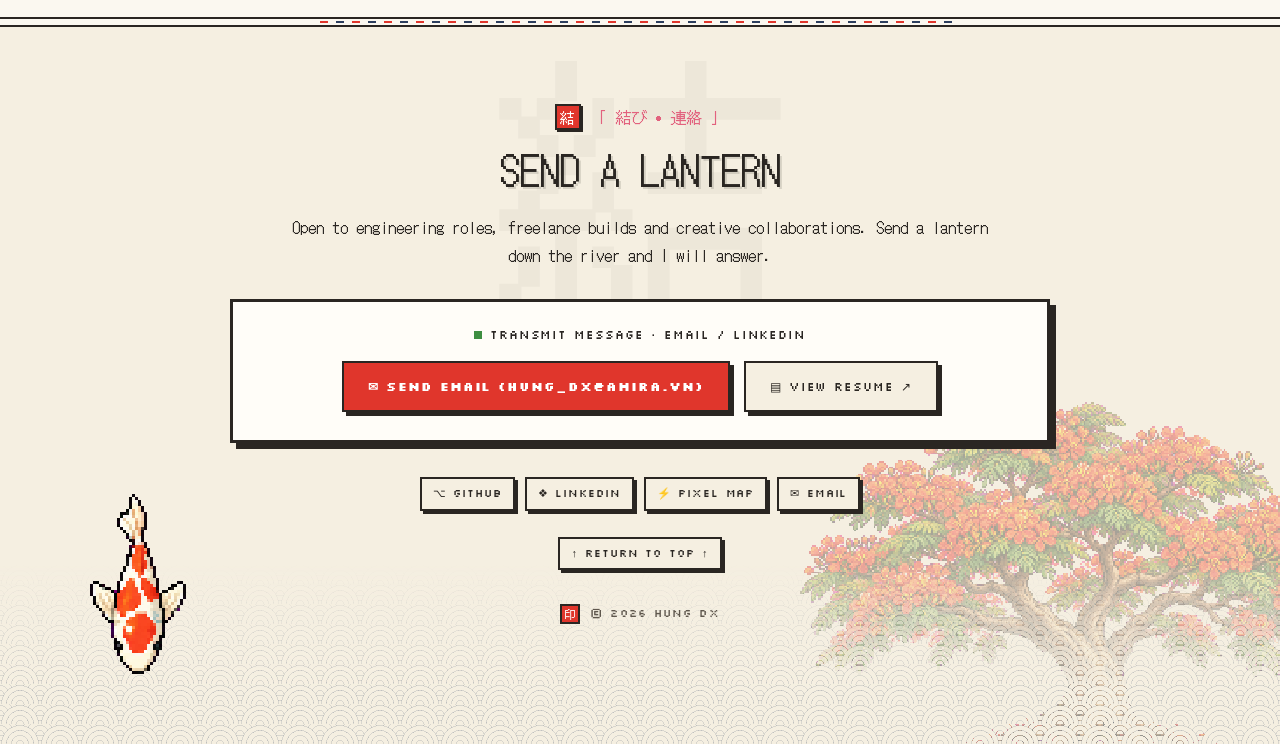
==== commit 3c20e9c8: "feat: add Japanese decoration, radio player and softer hero edge Handwritten notes with drawn-in arr" ====
--- a/index.html
+++ b/index.html
@@ -9,7 +9,7 @@
     <link rel="preconnect" href="https://fonts.gstatic.com" crossorigin />
     <link
       rel="stylesheet"
-      href="https://fonts.googleapis.com/css2?family=DotGothic16&family=Press+Start+2P&family=Silkscreen:wght@400;700&family=VT323&display=swap"
+      href="https://fonts.googleapis.com/css2?family=DotGothic16&family=Press+Start+2P&family=Silkscreen:wght@400;700&family=VT323&family=Yomogi&display=swap"
     />
     <link rel="stylesheet" href="styles.css" />
     <script>document.documentElement.classList.add('js');</script>
@@ -40,7 +40,7 @@
 
       <div class="divider divider--red-green" aria-hidden="true"></div>
 
-      <section id="about" class="section">
+      <section id="about" class="section" data-kanji="伝">
         <img class="deco deco--bridge" src="assets/bridge.png" alt="" aria-hidden="true" />
         <img class="deco deco--food" src="assets/food.png" alt="" aria-hidden="true" />
         <div class="wrap"></div>
@@ -48,43 +48,56 @@
 
       <div class="divider divider--navy-gold" aria-hidden="true"></div>
 
-      <section id="exp" class="section">
+      <section id="exp" class="section" data-kanji="歴">
         <div class="wrap"></div>
       </section>
 
       <div class="divider divider--red-green" aria-hidden="true"></div>
 
-      <section id="work" class="section">
+      <section id="work" class="section" data-kanji="術">
         <img class="deco deco--street" src="assets/street.png" alt="" aria-hidden="true" />
         <div class="wrap"></div>
       </section>
 
       <div class="divider divider--red-navy" aria-hidden="true"></div>
 
-      <section id="contact" class="section section--contact">
+      <section id="contact" class="section section--contact" data-kanji="結">
         <img class="deco deco--tree" src="assets/flametree.png" alt="" aria-hidden="true" />
         <div class="wrap"></div>
       </section>
     </main>
 
     <aside id="player" class="player" aria-label="Lo-fi music player">
-      <div class="player__icons" aria-hidden="true">
-        <span class="eq"><i></i><i></i><i></i><i></i></span>
-        <span class="disc"></span>
+      <span class="player__tape" aria-hidden="true"></span>
+      <div class="player__bar">
+        <span class="player__brand"><span class="player__radio">ラジオ</span>Vietnamese Lo-fi</span>
+        <span class="player__live"><span class="player__led"></span><span data-status>PAUSED</span></span>
+        <button type="button" class="player__min" data-minimize aria-expanded="true" aria-label="Minimize player"></button>
       </div>
-      <div class="player__info">
-        <p class="player__status"><span class="sq sq--green"></span>VIETNAMESE LO-FI · <span data-status>PAUSED</span></p>
-        <p class="player__title">♫ <span data-title>Hoi An Dusk</span></p>
-        <div class="player__volume" role="group" aria-label="Volume">
-          <span>VOL:</span>
-          <button type="button" data-volume="low">LOW</button>
-          <button type="button" data-volume="med">MED</button>
-          <button type="button" data-volume="high">HIGH</button>
+      <div class="player__body">
+        <div class="player__art" aria-hidden="true">
+          <img class="player__album" src="assets/player/album.png" alt="" />
+          <img class="player__cat" src="assets/player/cat.png" alt="" />
+        </div>
+        <div class="player__main">
+          <p class="player__title" data-title>Hoi An Dusk</p>
+          <p class="player__ja" data-title-ja>会安の夕暮れ</p>
+          <canvas class="player__viz" data-viz width="98" height="16" aria-hidden="true"></canvas>
+          <div class="player__controls">
+            <button type="button" class="pbtn" data-skip="-1" aria-label="Previous track"><span class="pi pi--prev"></span></button>
+            <button type="button" class="pbtn pbtn--play" data-play>PLAY</button>
+            <button type="button" class="pbtn" data-skip="1" aria-label="Next track"><span class="pi pi--next"></span></button>
+          </div>
         </div>
       </div>
-      <div class="player__controls">
-        <button type="button" class="btn btn--red btn--sm" data-play>PLAY</button>
-        <button type="button" class="btn btn--gold btn--sm" data-next aria-label="Next track">⏭</button>
+      <div class="player__foot">
+        <div class="vol" role="group" aria-label="Volume">
+          <span class="vol__label">VOL</span>
+          <button type="button" data-volume="low" aria-label="Low volume"></button>
+          <button type="button" data-volume="med" aria-label="Medium volume"></button>
+          <button type="button" data-volume="high" aria-label="High volume"></button>
+        </div>
+        <span class="player__dots" data-dots aria-hidden="true"></span>
       </div>
     </aside>
   </body>
--- a/styles.css
+++ b/styles.css
@@ -352,7 +352,9 @@
   position: absolute;
   right: -2vw;
   bottom: 0;
-  width: min(64vw, 1040px);
+  width: min(102.4vw, 1664px);
+  -webkit-mask-image: linear-gradient(to right, transparent 4%, rgba(0, 0, 0, 0.55) 22%, #000 37%);
+  mask-image: linear-gradient(to right, transparent 4%, rgba(0, 0, 0, 0.55) 22%, #000 37%);
 }
 
 .hero__scene canvas {
@@ -366,7 +368,7 @@
   position: relative;
   z-index: 2;
   max-width: 560px;
-  padding: max(80px, 22vh) 0 120px 64px;
+  padding: max(64px, 17vh) 0 170px 64px;
 }
 
 .chip {
@@ -1192,117 +1194,313 @@
   right: 16px;
   bottom: 16px;
   z-index: 40;
-  display: flex;
-  align-items: center;
-  gap: 12px;
-  padding: 12px 14px;
+  width: 312px;
   background: var(--panel);
   border: 3px solid var(--ink);
-  box-shadow: 4px 4px 0 rgba(42, 38, 34, 0.35);
-}
-
-.player__icons {
+  box-shadow: 5px 5px 0 rgba(42, 38, 34, 0.35);
+}
+
+.player__tape {
+  position: absolute;
+  top: -12px;
+  left: 22px;
+  width: 64px;
+  height: 18px;
+  transform: rotate(-6deg);
+  background: repeating-linear-gradient(45deg, rgba(226, 98, 126, 0.6) 0 6px, rgba(255, 253, 248, 0.65) 6px 12px);
+  pointer-events: none;
+}
+
+.player__bar {
   display: flex;
   align-items: center;
   gap: 8px;
-}
-
-.eq {
+  padding: 5px 8px 5px 10px;
+  color: #fff;
+  background: var(--navy);
+  font-family: var(--font-label);
+  font-size: 10px;
+  letter-spacing: 0.08em;
+  text-transform: uppercase;
+}
+
+.player__radio {
+  margin-right: 7px;
+  padding: 0 5px;
+  font-family: var(--font-body);
+  font-size: 11px;
+  letter-spacing: 0;
+  color: var(--ink);
+  background: var(--gold);
+}
+
+.player__live {
+  display: inline-flex;
+  align-items: center;
+  gap: 5px;
+  margin-left: auto;
+  color: var(--gold);
+}
+
+.player__led {
+  width: 7px;
+  height: 7px;
+  background: #8a8378;
+}
+
+.player.is-playing .player__led {
+  background: #ff4d3d;
+  box-shadow: 0 0 6px #ff4d3d;
+  animation: blink 1.2s steps(1) infinite;
+}
+
+.player__min {
+  display: grid;
+  place-items: center;
+  width: 18px;
+  height: 18px;
+  padding: 0;
+  background: var(--white);
+  border: 1px solid var(--ink);
+}
+
+.player__min::before {
+  content: '';
+  width: 8px;
+  height: 2px;
+  background: var(--ink);
+}
+
+.player.is-mini .player__min::before {
+  height: 8px;
+  background: linear-gradient(var(--ink), var(--ink)) center / 8px 2px no-repeat, linear-gradient(var(--ink), var(--ink)) center / 2px 8px no-repeat;
+}
+
+.player__body {
+  display: grid;
+  grid-template-columns: 92px 1fr;
+  gap: 12px;
+  padding: 12px 12px 10px;
+}
+
+.player__art {
+  position: relative;
+  width: 92px;
+  height: 92px;
+  image-rendering: pixelated;
+  overflow: hidden;
+  background: var(--navy);
+  border: 2px solid var(--ink);
+  box-shadow: 2px 2px 0 var(--ink);
+}
+
+.player__album {
+  display: block;
+  width: 100%;
+  height: 100%;
+  object-fit: cover;
+}
+
+.player__cat {
+  position: absolute;
+  right: 0;
+  bottom: -2px;
+  width: 38px;
+  transform-origin: 50% 100%;
+}
+
+.player.is-playing .player__cat {
+  animation: catbob 0.42s steps(2) infinite alternate;
+}
+
+@keyframes catbob {
+  from {
+    transform: rotate(-5deg);
+  }
+  to {
+    transform: rotate(5deg) translateY(-1px);
+  }
+}
+
+.player__main {
+  display: flex;
+  flex-direction: column;
+  min-width: 0;
+}
+
+.player__title {
+  overflow: hidden;
+  font-size: 16px;
+  line-height: 1.3;
+  white-space: nowrap;
+  text-overflow: ellipsis;
+}
+
+.player__ja {
+  font-size: 12px;
+  line-height: 1.4;
+  color: var(--pink);
+}
+
+.player__viz {
+  width: 100%;
+  height: 22px;
+  margin: 6px 0 8px;
+  image-rendering: pixelated;
+  background: rgba(42, 38, 34, 0.05);
+  border-bottom: 2px solid var(--ink);
+}
+
+.player__controls {
+  display: flex;
+  gap: 6px;
+}
+
+.pbtn {
+  display: inline-flex;
+  align-items: center;
+  justify-content: center;
+  gap: 6px;
+  min-width: 30px;
+  height: 26px;
+  padding: 0 8px;
+  font-family: var(--font-label);
+  font-weight: 700;
+  font-size: 10px;
+  letter-spacing: 0.08em;
+  color: var(--ink);
+  background: var(--white);
+  border: 2px solid var(--ink);
+  box-shadow: 2px 2px 0 var(--ink);
+}
+
+.pbtn:active {
+  transform: translate(2px, 2px);
+  box-shadow: none;
+}
+
+.pbtn--play {
+  flex: 1;
+  color: #fff;
+  background: var(--red);
+}
+
+.pi {
+  position: relative;
+  display: inline-block;
+  width: 10px;
+  height: 10px;
+}
+
+.pi--play {
+  width: 0;
+  height: 0;
+  border-left: 8px solid currentColor;
+  border-top: 5px solid transparent;
+  border-bottom: 5px solid transparent;
+}
+
+.pi--pause {
+  width: 8px;
+  border-left: 3px solid currentColor;
+  border-right: 3px solid currentColor;
+}
+
+.pi--prev::before,
+.pi--prev::after,
+.pi--next::before,
+.pi--next::after {
+  content: '';
+  position: absolute;
+  top: 0;
+  border-top: 5px solid transparent;
+  border-bottom: 5px solid transparent;
+}
+
+.pi--next::before { left: 0; border-left: 5px solid currentColor; }
+.pi--next::after { left: 5px; border-left: 5px solid currentColor; }
+.pi--prev::before { right: 0; border-right: 5px solid currentColor; }
+.pi--prev::after { right: 5px; border-right: 5px solid currentColor; }
+
+.player__foot {
+  display: flex;
+  justify-content: space-between;
+  align-items: center;
+  padding: 6px 12px 8px;
+  border-top: 2px dashed rgba(42, 38, 34, 0.25);
+}
+
+.vol {
   display: flex;
   align-items: flex-end;
-  gap: 2px;
-  height: 14px;
-}
-
-.eq i {
-  width: 3px;
-  height: 4px;
-  background: var(--ink-soft);
-}
-
-.player.is-playing .eq i {
-  animation: eq 0.9s steps(4) infinite alternate;
-}
-
-.player.is-playing .eq i:nth-child(2) { animation-delay: -0.3s; }
-.player.is-playing .eq i:nth-child(3) { animation-delay: -0.6s; }
-.player.is-playing .eq i:nth-child(4) { animation-delay: -0.15s; }
-
-@keyframes eq {
-  to {
-    height: 14px;
-  }
-}
-
-.disc {
-  width: 14px;
-  height: 14px;
-  border: 2px solid var(--ink-soft);
-  border-radius: 50%;
-  box-shadow: inset 0 0 0 3px var(--panel), inset 0 0 0 5px var(--ink-soft);
-}
-
-.player.is-playing .disc {
-  border-color: var(--red);
-  animation: spin 2s steps(8) infinite;
-}
-
-@keyframes spin {
-  to {
-    transform: rotate(360deg);
-  }
-}
-
-.player__status {
-  display: flex;
-  align-items: center;
-  gap: 6px;
+  gap: 3px;
+}
+
+.vol__label {
+  margin-right: 5px;
   font-family: var(--font-label);
-  font-weight: 400;
   font-size: 10px;
   letter-spacing: 0.08em;
   color: var(--ink-soft);
 }
 
-.player.is-playing .player__status {
-  color: var(--green);
-}
-
-.player__title {
-  font-size: 15px;
-  line-height: 1.6;
-}
-
-.player__volume {
-  display: flex;
-  align-items: center;
+.vol button {
+  width: 9px;
+  padding: 0;
+  background: var(--white);
+  border: 1px solid var(--ink);
+}
+
+.vol button:nth-of-type(1) { height: 7px; }
+.vol button:nth-of-type(2) { height: 11px; }
+.vol button:nth-of-type(3) { height: 15px; }
+
+.vol[data-level='low'] button:nth-of-type(1),
+.vol[data-level='med'] button:nth-of-type(-n + 2),
+.vol[data-level='high'] button {
+  background: var(--red);
+}
+
+.player__dots {
+  display: flex;
   gap: 4px;
-  font-family: var(--font-label);
-  font-weight: 400;
-  font-size: 10px;
-  letter-spacing: 0.1em;
-  color: var(--ink-soft);
-}
-
-.player__volume button {
-  padding: 1px 8px;
-  font: inherit;
-  color: var(--ink);
-  background: var(--white);
-  border: 1px solid var(--ink-soft);
-}
-
-.player__volume button[aria-pressed='true'] {
-  color: #fff;
+}
+
+.player__dots i {
+  width: 8px;
+  height: 8px;
+  border: 1px solid var(--ink);
+}
+
+.player__dots i.is-on {
   background: var(--red);
-  border-color: var(--red-deep);
-}
-
-.player__controls {
-  display: flex;
-  align-items: flex-start;
-  gap: 8px;
-  align-self: flex-start;
+}
+
+.player.is-mini {
+  width: auto;
+}
+
+.player.is-mini .player__body {
+  grid-template-columns: 56px auto;
+  align-items: center;
+  padding: 8px 10px;
+}
+
+.player.is-mini .player__art {
+  width: 56px;
+  height: 56px;
+}
+
+.player.is-mini .player__cat {
+  width: 26px;
+}
+
+.player.is-mini .player__title,
+.player.is-mini .player__ja,
+.player.is-mini .player__viz,
+.player.is-mini .player__foot,
+.player.is-mini .player__brand {
+  display: none;
 }
 
 /* ---------- responsive ---------- */
@@ -1331,7 +1529,8 @@
   .hero__scene {
     position: relative;
     right: auto;
-    width: 100%;
+    width: 160%;
+    margin-left: -60%;
   }
 
   .passport__body,
@@ -1388,18 +1587,12 @@
   }
 
   .player {
-    left: 12px;
     right: 12px;
     bottom: 12px;
-  }
-
-  .player__icons {
-    display: none;
-  }
-
-  .player__controls {
-    margin-left: auto;
-  }
+    width: calc(100% - 24px);
+    max-width: 340px;
+  }
+
 }
 
 @media (prefers-reduced-motion: reduce) {
@@ -1408,8 +1601,8 @@
   }
 
   .typer__caret,
-  .player.is-playing .eq i,
-  .player.is-playing .disc {
+  .player.is-playing .player__cat,
+  .player.is-playing .player__led {
     animation: none;
   }
 }
@@ -1479,15 +1672,11 @@
   font-weight: 700;
 }
 
-.btn,
-.player__status {
+.btn {
   white-space: nowrap;
 }
 
 @media (max-width: 600px) {
-  .player__status {
-    font-size: 10px;
-  }
 
   .panel__bar {
     flex-wrap: wrap;
@@ -1498,3 +1687,403 @@
     margin-left: 0;
   }
 }
+
+/* ---------- japanese decoration ---------- */
+
+.section::before {
+  content: attr(data-kanji);
+  position: absolute;
+  top: 8px;
+  left: 50%;
+  z-index: 0;
+  transform: translateX(-50%);
+  font-family: var(--font-display);
+  font-size: 300px;
+  line-height: 1;
+  color: var(--ink);
+  opacity: 0.035;
+  pointer-events: none;
+}
+
+.note {
+  position: absolute;
+  z-index: 6;
+  display: flex;
+  flex-direction: column;
+  align-items: flex-start;
+  gap: 2px;
+  font-family: 'Yomogi', var(--font-body);
+  font-weight: 400;
+  letter-spacing: 0;
+  text-transform: none;
+  color: #3d4a6b;
+  text-shadow: 0 0 3px var(--paper), 0 0 6px var(--paper);
+  pointer-events: none;
+}
+
+.note__text {
+  margin: 0;
+  font-size: 20px;
+  line-height: 1.15;
+  white-space: nowrap;
+  transform: rotate(-4deg);
+  opacity: 0;
+  transition: opacity 0.5s 0.2s;
+}
+
+.note__ja {
+  display: block;
+  font-size: 15px;
+  color: var(--red);
+}
+
+.note__arrow {
+  width: 72px;
+  height: 44px;
+  flex: none;
+}
+
+.note__arrow path {
+  stroke-dasharray: 1;
+  stroke-dashoffset: 1;
+  transition: stroke-dashoffset 0.7s ease-out 0.3s;
+}
+
+.note__arrow path + path {
+  transition: stroke-dashoffset 0.25s ease-out 1s;
+}
+
+.note.is-drawn .note__text {
+  opacity: 1;
+}
+
+.note.is-drawn path {
+  stroke-dashoffset: 0;
+}
+
+.flip-x {
+  transform: scaleX(-1);
+}
+
+.hero__name {
+  position: relative;
+  width: fit-content;
+}
+
+.note--name {
+  left: calc(100% + 12px);
+  top: 4px;
+  flex-direction: row-reverse;
+  align-items: center;
+}
+
+.note--music {
+  right: 340px;
+  bottom: 70px;
+  flex-direction: row;
+  align-items: center;
+  transition: opacity 0.3s;
+}
+
+.music-on .note--music {
+  opacity: 0;
+}
+
+.passport,
+.ledger,
+.filters,
+.project,
+.transmit,
+.expertise {
+  position: relative;
+}
+
+.note--roll {
+  right: calc(100% + 22px);
+  top: 250px;
+  align-items: flex-end;
+}
+
+.note--ledger {
+  right: calc(100% + 22px);
+  top: 70px;
+  align-items: flex-end;
+}
+
+.note--transmit {
+  right: calc(100% + 22px);
+  top: 0;
+  align-items: flex-end;
+}
+
+.note--project {
+  left: calc(100% + 22px);
+  top: 4px;
+}
+
+.note--filters {
+  left: calc(50% + 320px);
+  top: 0;
+  flex-direction: row-reverse;
+  align-items: center;
+}
+
+.hanko {
+  position: absolute;
+  z-index: 3;
+  display: grid;
+  place-items: center;
+  padding: 5px 6px;
+  font-family: 'Yomogi', var(--font-display);
+  font-size: 22px;
+  line-height: 1.05;
+  color: var(--red);
+  border: 3px double var(--red);
+  border-radius: 6px;
+  opacity: 0.8;
+  transform: rotate(-12deg);
+  mix-blend-mode: multiply;
+  pointer-events: none;
+}
+
+.hanko--passport {
+  right: 38px;
+  bottom: 30px;
+  writing-mode: vertical-rl;
+  font-size: 24px;
+}
+
+.hanko--project {
+  right: 30px;
+  bottom: 26px;
+  font-size: 26px;
+}
+
+.tategaki {
+  position: absolute;
+  top: 150px;
+  z-index: 1;
+  margin: 0;
+  writing-mode: vertical-rl;
+  font-family: 'Yomogi', var(--font-display);
+  font-size: 30px;
+  letter-spacing: 0.3em;
+  color: var(--ink);
+  opacity: 0.6;
+  pointer-events: none;
+}
+
+.tategaki::after {
+  content: '';
+  display: block;
+  width: 14px;
+  height: 14px;
+  margin-top: 10px;
+  background: var(--red);
+}
+
+.tategaki__gloss {
+  display: block;
+  margin-right: 10px;
+  font-size: 12px;
+  letter-spacing: 0.1em;
+  color: var(--red);
+}
+
+.tategaki--left {
+  left: 44px;
+}
+
+.tategaki--right {
+  right: 44px;
+}
+
+.prop {
+  position: absolute;
+  z-index: 1;
+  image-rendering: pixelated;
+  pointer-events: none;
+}
+
+.prop--cloud-a {
+  top: 54px;
+  left: 25%;
+  width: 192px;
+  opacity: 0.9;
+  animation: drift 14s ease-in-out infinite alternate;
+}
+
+.prop--cloud-b {
+  top: 66px;
+  left: 4%;
+  width: 168px;
+  opacity: 0.85;
+  animation: drift 18s ease-in-out -6s infinite alternate-reverse;
+}
+
+.prop--crane {
+  top: 40px;
+  left: 42%;
+  width: 132px;
+  animation: bob 3.2s steps(6) infinite alternate;
+}
+
+.prop--chime {
+  top: -2px;
+  left: 17%;
+  width: 92px;
+  transform-origin: 50% 0;
+  animation: swing 3.6s ease-in-out infinite alternate;
+}
+
+.prop--bonsai {
+  right: -196px;
+  top: 64px;
+  width: 159px;
+}
+
+.prop--lantern {
+  right: calc(100% + 44px);
+  top: 250px;
+  width: 108px;
+}
+
+.prop--koi {
+  left: 7%;
+  bottom: 70px;
+  width: 96px;
+  animation: swim 5s ease-in-out infinite alternate;
+}
+
+.prop--cat {
+  right: -150px;
+  bottom: -14px;
+  width: 120px;
+}
+
+@keyframes drift {
+  to {
+    transform: translateX(40px);
+  }
+}
+
+@keyframes bob {
+  to {
+    transform: translate(10px, -8px);
+  }
+}
+
+@keyframes swing {
+  from {
+    transform: rotate(-5deg);
+  }
+  to {
+    transform: rotate(5deg);
+  }
+}
+
+@keyframes swim {
+  from {
+    transform: rotate(-8deg) translateY(0);
+  }
+  to {
+    transform: rotate(8deg) translateY(-14px);
+  }
+}
+
+/* washi tape */
+.exp-card,
+.project {
+  position: relative;
+}
+
+.exp-card::before,
+.project::before {
+  content: '';
+  position: absolute;
+  top: -11px;
+  left: 50%;
+  width: 70px;
+  height: 20px;
+  transform: translateX(-50%) rotate(-3deg);
+  background: repeating-linear-gradient(45deg, rgba(226, 98, 126, 0.55) 0 6px, rgba(255, 253, 248, 0.6) 6px 12px);
+  pointer-events: none;
+}
+
+.exp-card:nth-child(2)::before {
+  transform: translateX(-50%) rotate(2deg);
+  background: repeating-linear-gradient(45deg, rgba(47, 111, 115, 0.45) 0 6px, rgba(255, 253, 248, 0.6) 6px 12px);
+}
+
+.exp-card:nth-child(3)::before {
+  transform: translateX(-50%) rotate(-2deg);
+  background: repeating-linear-gradient(-45deg, rgba(240, 165, 49, 0.55) 0 6px, rgba(255, 253, 248, 0.6) 6px 12px);
+}
+
+.exp-card:nth-child(4)::before {
+  transform: translateX(-50%) rotate(4deg);
+  background: repeating-linear-gradient(45deg, rgba(44, 62, 94, 0.4) 0 6px, rgba(255, 253, 248, 0.6) 6px 12px);
+}
+
+.project::before {
+  left: 40px;
+  transform: rotate(-8deg);
+}
+
+/* seigaiha waves along the bottom of the contact section */
+.section--contact::after {
+  --wave: radial-gradient(circle at 50% 100%, var(--panel) 0 3px, rgba(44, 62, 94, 0.14) 3px 4px, var(--panel) 4px 8px, rgba(44, 62, 94, 0.14) 8px 9px, var(--panel) 9px 13px, rgba(44, 62, 94, 0.14) 13px 14px, var(--panel) 14px 18px, rgba(44, 62, 94, 0.14) 18px 19px, transparent 19px);
+  content: '';
+  position: absolute;
+  left: 0;
+  right: 0;
+  bottom: 0;
+  height: 180px;
+  z-index: 0;
+  background: var(--wave) 0 0 / 40px 20px, var(--wave) 20px 10px / 40px 20px;
+  -webkit-mask-image: linear-gradient(transparent, #000 70%);
+  mask-image: linear-gradient(transparent, #000 70%);
+  pointer-events: none;
+}
+
+@media (max-width: 1320px) {
+  .note--roll,
+  .note--ledger,
+  .note--transmit,
+  .note--project,
+  .note--filters,
+  .tategaki,
+  .prop--bonsai,
+  .prop--lantern,
+  .prop--cat {
+    display: none;
+  }
+}
+
+@media (max-width: 960px) {
+  .note,
+  .prop--crane,
+  .prop--cloud-a,
+  .prop--cloud-b,
+  .prop--chime {
+    display: none;
+  }
+
+  .section::before {
+    font-size: 200px;
+  }
+}
+
+@media (prefers-reduced-motion: reduce) {
+  .prop {
+    animation: none;
+  }
+
+  .note__text {
+    opacity: 1;
+  }
+
+  .note__arrow path {
+    stroke-dashoffset: 0;
+  }
+}
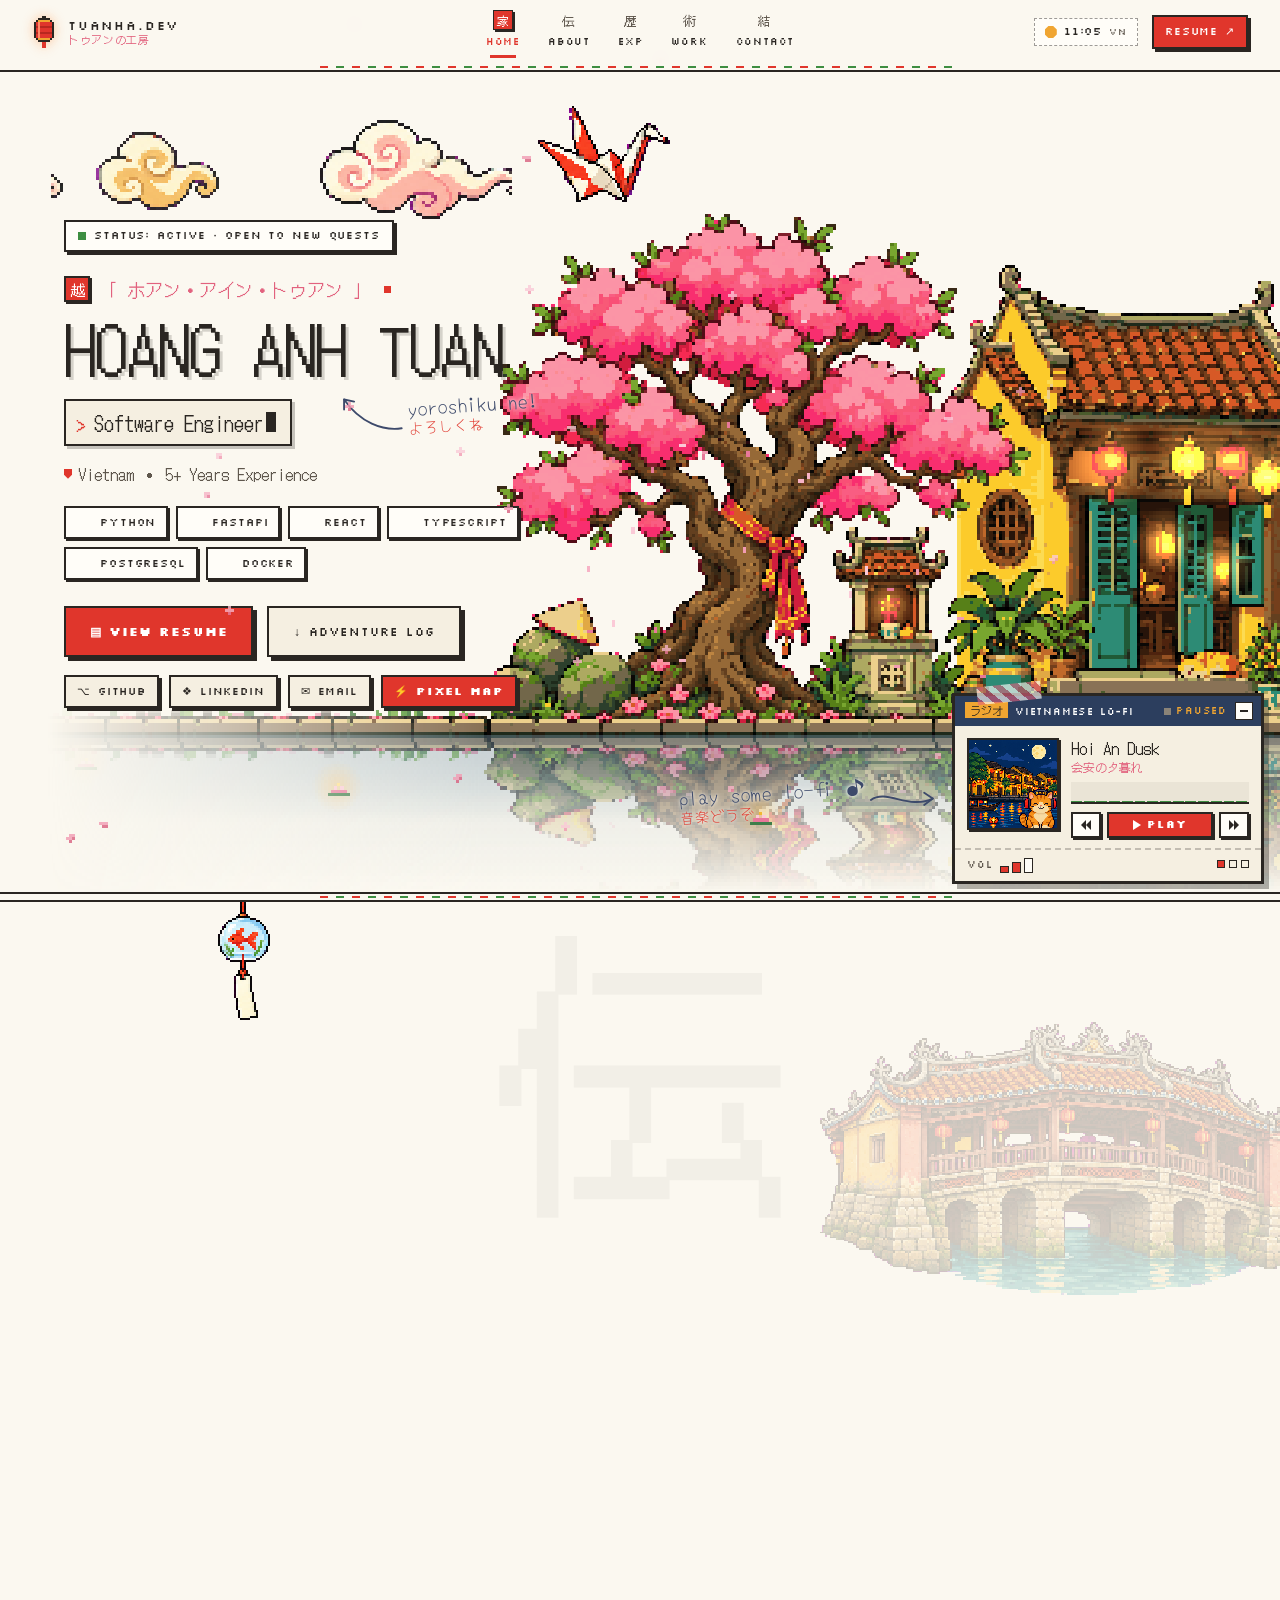
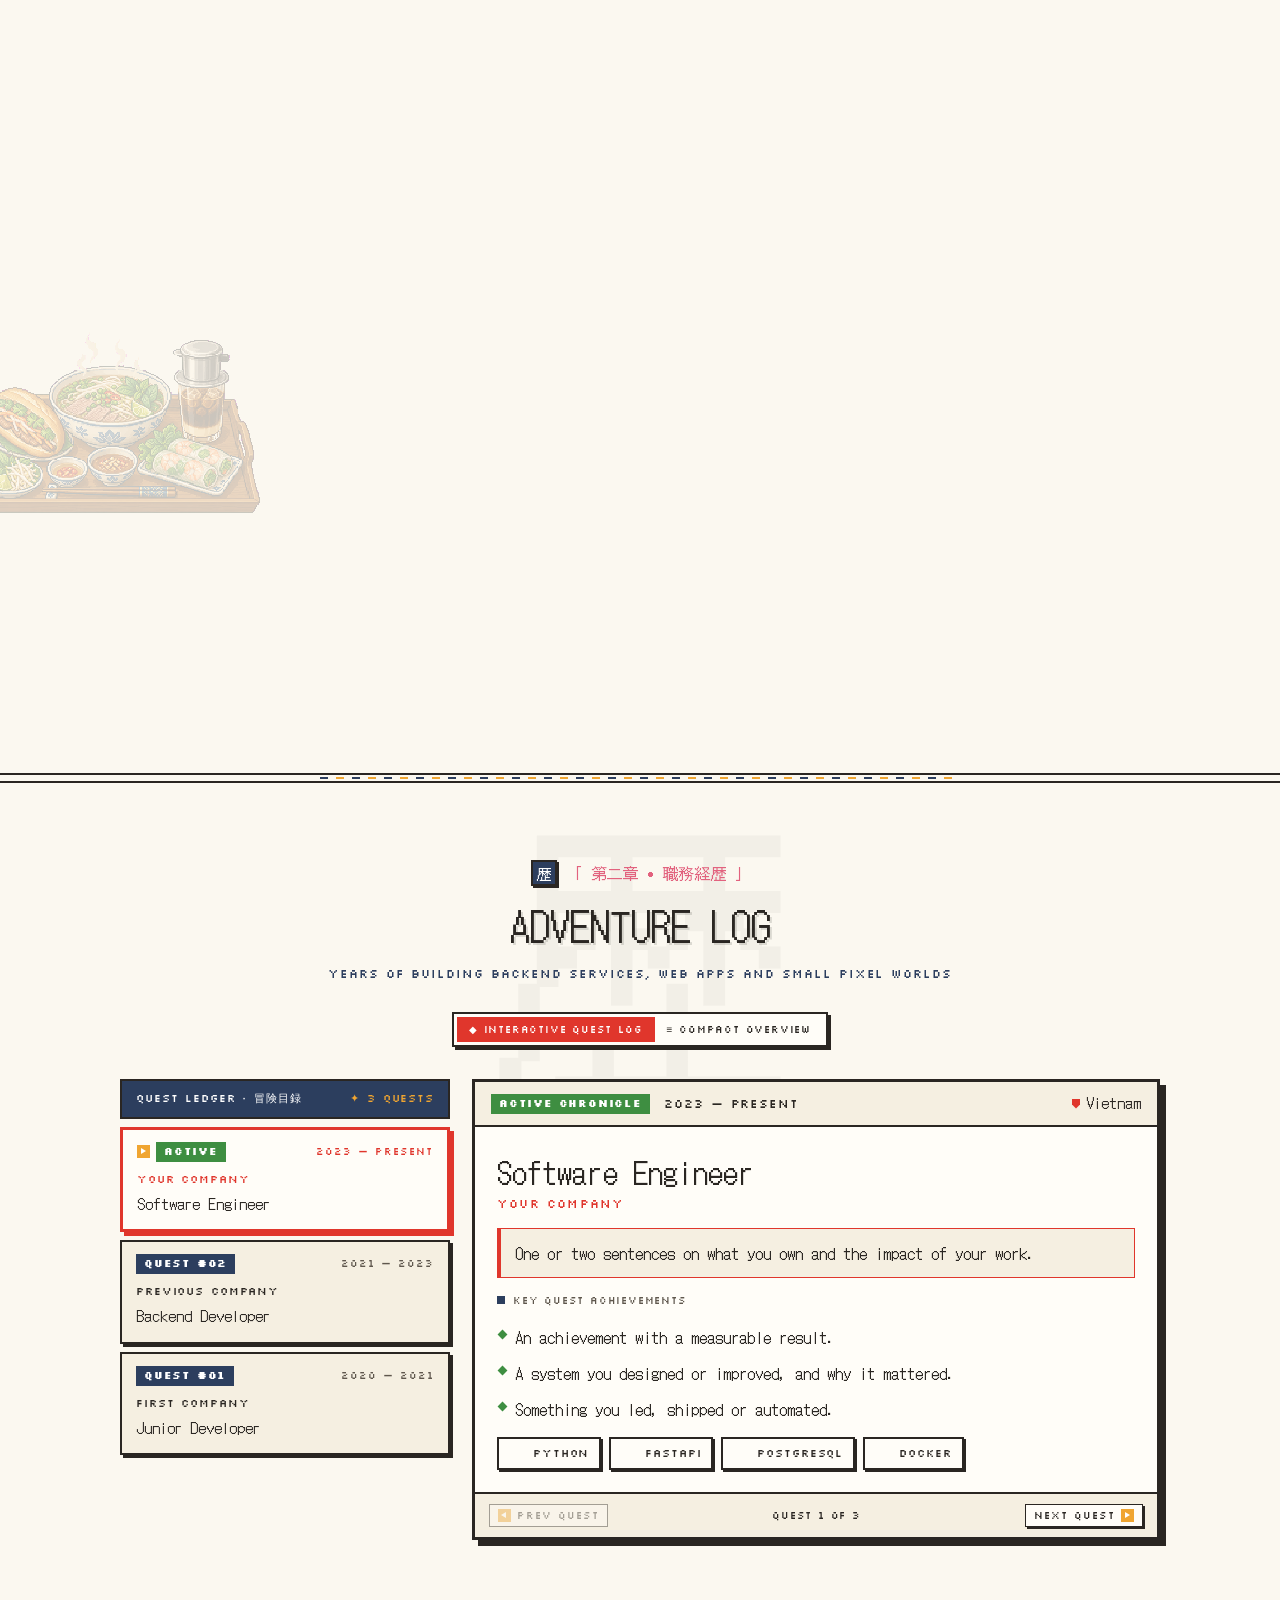
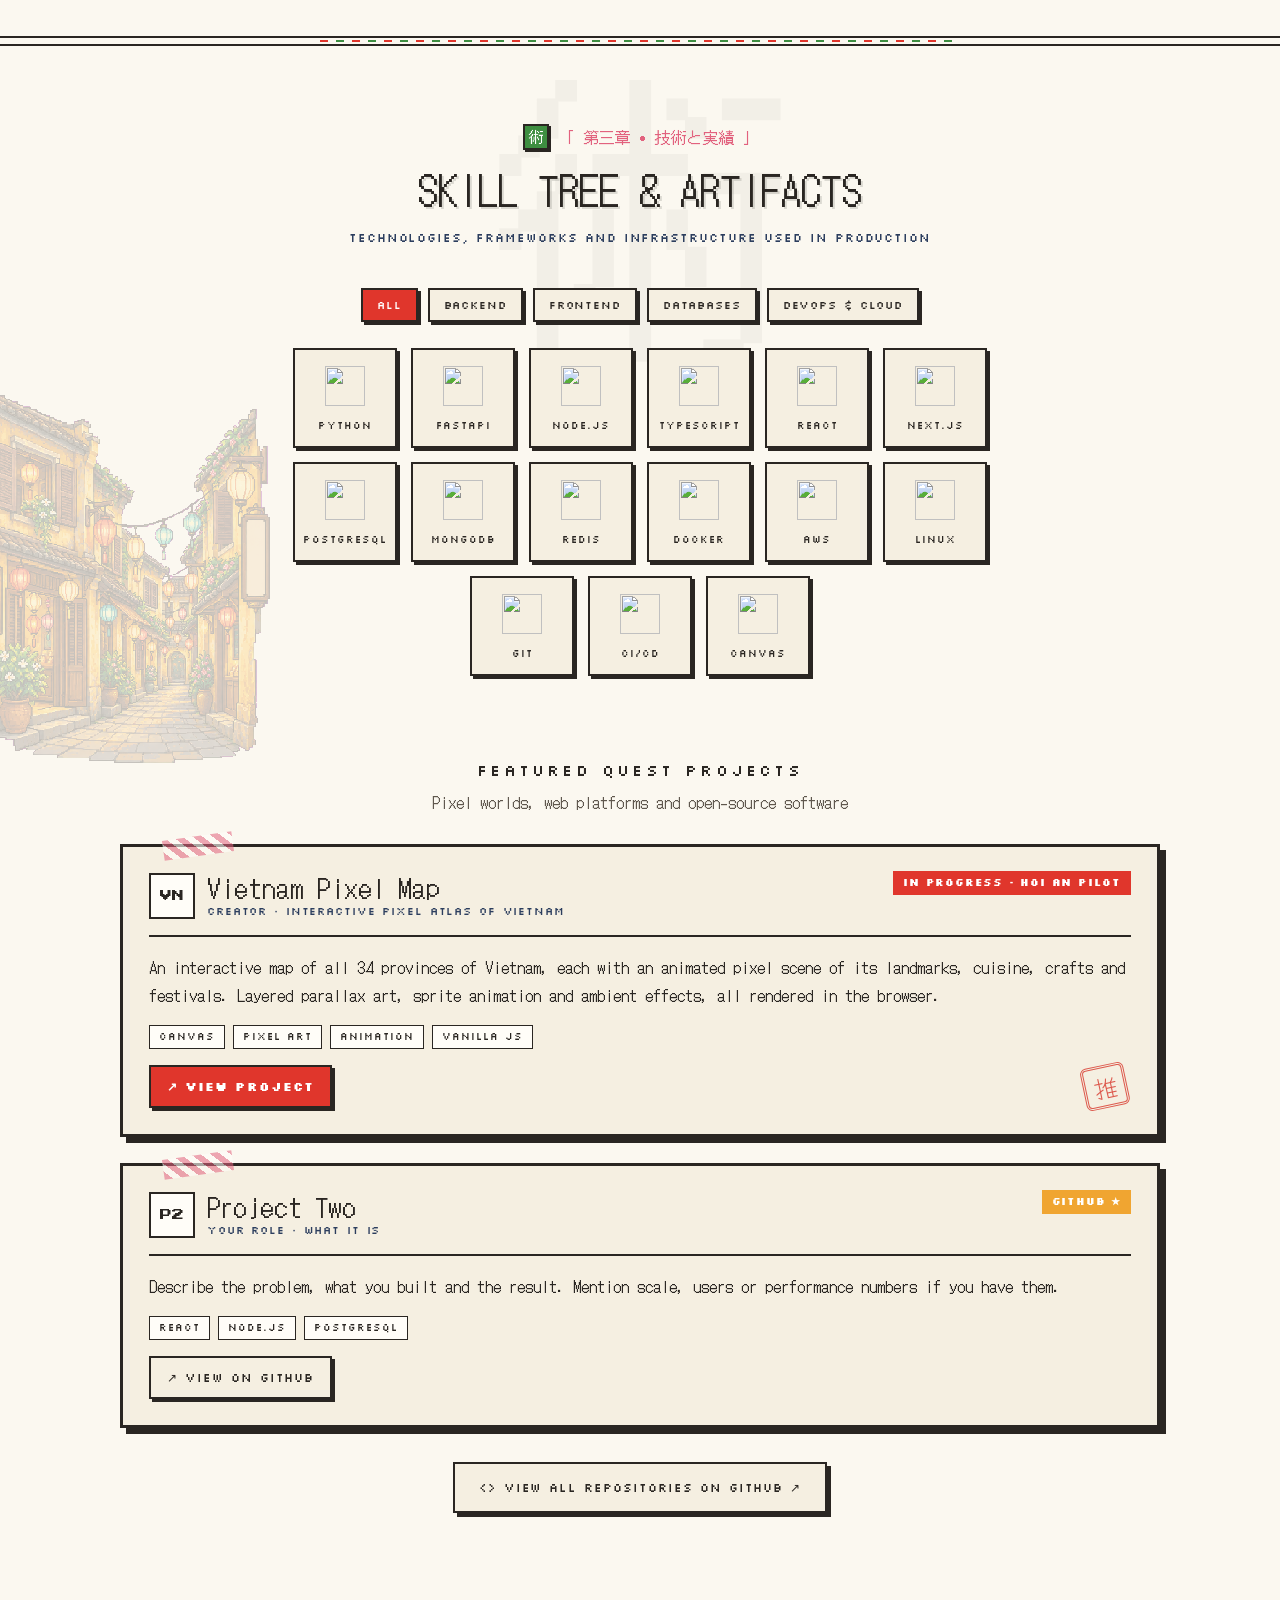
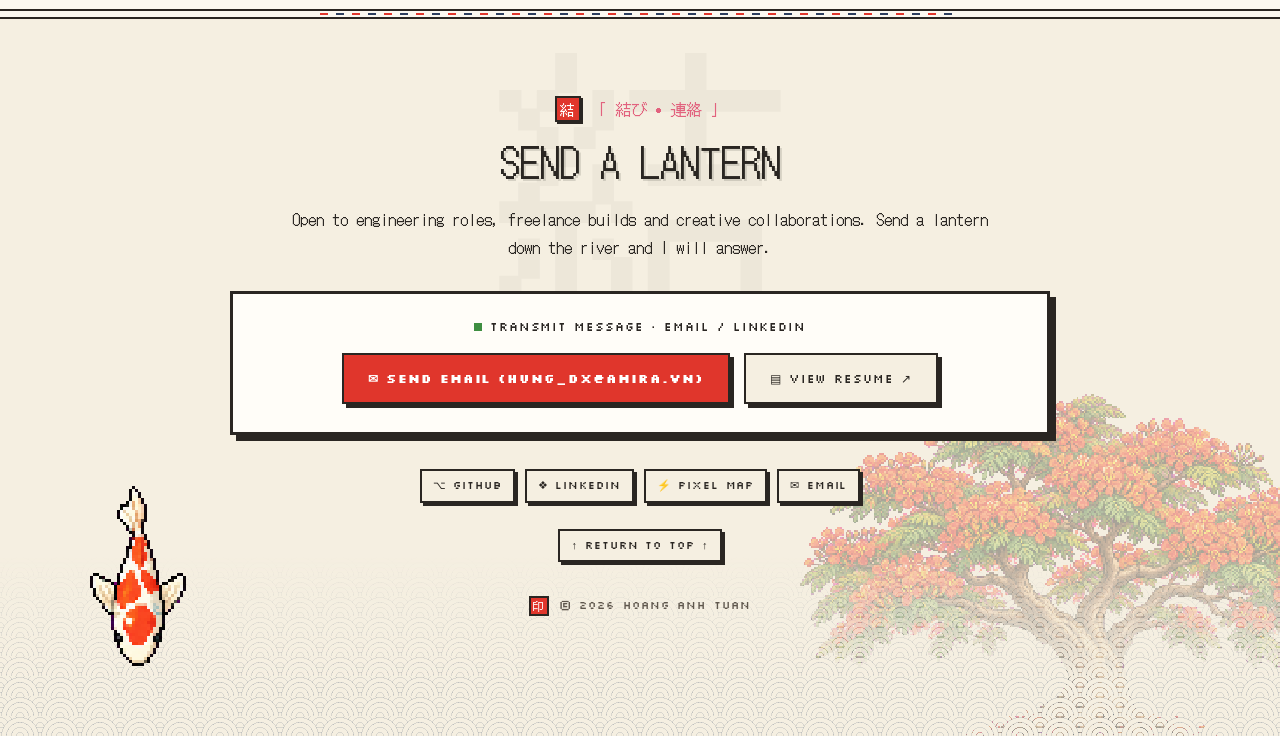
==== commit 53eb2c49: "feat: enhance navigation with local time display, mobile menu, and updated styles" ====
--- a/index.html
+++ b/index.html
@@ -18,16 +18,37 @@
   <body>
     <canvas id="petals" aria-hidden="true"></canvas>
 
-    <header class="nav">
-      <a class="nav__logo" href="#top"><span class="nav__mark" aria-hidden="true"></span><span data-domain></span></a>
-      <nav aria-label="Primary">
-        <a href="#top">Home</a>
-        <a href="#about">About</a>
-        <a href="#exp">Exp</a>
-        <a href="#work">Work</a>
-        <a href="#contact">Contact</a>
+    <header class="nav" data-nav>
+      <a class="nav__logo" href="#top" aria-label="Back to top">
+        <svg class="nav__mark" viewBox="0 0 12 16" width="24" height="32" shape-rendering="crispEdges" aria-hidden="true">
+          <rect x="5" y="0" width="2" height="1" fill="#2a2622" />
+          <rect x="3" y="1" width="6" height="1" fill="#2a2622" />
+          <rect x="2" y="2" width="8" height="1" fill="#2a2622" />
+          <rect x="1" y="3" width="10" height="8" fill="#2a2622" />
+          <rect x="2" y="11" width="8" height="1" fill="#2a2622" />
+          <rect x="3" y="12" width="6" height="1" fill="#2a2622" />
+          <rect x="3" y="2" width="6" height="1" fill="#f0a531" />
+          <rect x="2" y="3" width="8" height="8" fill="#e0362c" />
+          <rect x="2" y="5" width="8" height="1" fill="#b8281f" />
+          <rect x="2" y="8" width="8" height="1" fill="#b8281f" />
+          <rect x="3" y="3" width="1" height="8" fill="#ff8a6a" />
+          <rect x="3" y="11" width="6" height="1" fill="#f0a531" />
+          <rect x="5" y="13" width="2" height="3" fill="#e0362c" />
+        </svg>
+        <span class="nav__brand"><span data-domain></span><span class="nav__tag">トゥアンの工房</span></span>
+      </a>
+      <nav class="nav__links" id="nav-links" aria-label="Primary">
+        <a href="#top"><span class="nav__kanji" aria-hidden="true">家</span>Home</a>
+        <a href="#about"><span class="nav__kanji" aria-hidden="true">伝</span>About</a>
+        <a href="#exp"><span class="nav__kanji" aria-hidden="true">歴</span>Exp</a>
+        <a href="#work"><span class="nav__kanji" aria-hidden="true">術</span>Work</a>
+        <a href="#contact"><span class="nav__kanji" aria-hidden="true">結</span>Contact</a>
       </nav>
-      <a class="btn btn--red btn--sm nav__resume" href="#contact">Resume ↗</a>
+      <div class="nav__right">
+        <span class="nav__clock" title="Local time in Vietnam"><span class="nav__sky" data-sky aria-hidden="true"></span><span data-clock>--:--</span><small>VN</small></span>
+        <a class="btn btn--red btn--sm nav__resume" href="#contact">Resume ↗</a>
+        <button type="button" class="nav__menu" data-menu aria-expanded="false" aria-controls="nav-links" aria-label="Open menu"><i></i><i></i><i></i></button>
+      </div>
     </header>
 
     <main id="top">
--- a/styles.css
+++ b/styles.css
@@ -27,7 +27,7 @@
 
 html {
   scroll-behavior: smooth;
-  scroll-padding-top: 64px;
+  scroll-padding-top: 80px;
 }
 
 body {
@@ -294,57 +294,192 @@
   display: grid;
   grid-template-columns: 1fr auto 1fr;
   align-items: center;
-  height: 52px;
+  height: 66px;
   padding: 0 32px;
-  background: color-mix(in srgb, var(--paper) 94%, transparent);
+  background: color-mix(in srgb, var(--paper) 92%, transparent);
+  backdrop-filter: blur(6px);
   border-bottom: 2px solid var(--ink);
+  transition: height 0.2s;
+}
+
+.nav::after {
+  content: '';
+  position: absolute;
+  left: 0;
+  right: 0;
+  bottom: -8px;
+  height: 6px;
+  border-bottom: 2px solid var(--ink);
+  background:
+    repeating-linear-gradient(90deg, var(--red) 0 8px, transparent 8px 16px, var(--green) 16px 24px, transparent 24px 32px) center 2px / min(640px, 80vw) 2px no-repeat,
+    var(--paper);
+  transition: box-shadow 0.2s;
+  pointer-events: none;
+}
+
+.nav.is-scrolled {
+  height: 56px;
+}
+
+.nav.is-scrolled::after {
+  box-shadow: 0 5px 0 rgba(42, 38, 34, 0.07);
 }
 
 .nav__logo {
   display: flex;
   align-items: center;
-  gap: 10px;
-  font-size: 12px;
+  gap: 12px;
+  width: fit-content;
+  text-decoration: none;
+}
+
+.nav__mark {
+  flex: none;
+  transform-origin: 50% 0;
+  filter: drop-shadow(0 0 6px rgba(255, 140, 60, 0.45));
+  animation: swing 3.6s ease-in-out infinite alternate;
+}
+
+.nav__brand {
+  display: flex;
+  flex-direction: column;
+  font-size: 13px;
+  line-height: 1.2;
+  letter-spacing: 0.14em;
+}
+
+.nav__tag {
+  font-family: var(--font-body);
+  font-size: 11px;
+  font-weight: 400;
+  letter-spacing: 0.06em;
+  text-transform: none;
+  color: var(--pink);
+}
+
+.nav__links {
+  display: flex;
+  gap: 4px;
+}
+
+.nav__links a {
+  position: relative;
+  display: flex;
+  flex-direction: column;
+  align-items: center;
+  gap: 3px;
+  padding: 4px 12px 7px;
+  font-size: 10px;
+  text-decoration: none;
+}
+
+.nav__kanji {
+  display: grid;
+  place-items: center;
+  width: 20px;
+  height: 20px;
+  font-family: var(--font-display);
+  font-size: 13px;
+  line-height: 1;
+  letter-spacing: 0;
+  color: var(--ink-soft);
+  border: 1px solid transparent;
+  transition: transform 0.1s steps(2);
+}
+
+.nav__links a:hover {
+  color: var(--red);
+}
+
+.nav__links a:hover .nav__kanji {
+  color: var(--red);
+  border-color: var(--red);
+  transform: translateY(-2px);
+}
+
+.nav__links a.is-active {
+  color: var(--red);
+}
+
+.nav__links a.is-active .nav__kanji {
+  color: #fff;
+  background: var(--red);
+  border-color: var(--ink);
+  box-shadow: 2px 2px 0 var(--ink);
+}
+
+.nav__links a.is-active::after {
+  content: '';
+  position: absolute;
+  left: 28%;
+  right: 28%;
+  bottom: 0;
+  height: 3px;
+  background: var(--red);
+}
+
+.nav__right {
+  display: flex;
+  justify-self: end;
+  align-items: center;
+  gap: 14px;
+}
+
+.nav__clock {
+  display: inline-flex;
+  align-items: center;
+  gap: 7px;
+  padding: 3px 10px;
+  font-family: var(--font-label);
+  font-size: 11px;
   letter-spacing: 0.08em;
-  text-decoration: none;
-}
-
-.nav__mark {
-  width: 26px;
-  height: 26px;
-  background:
-    linear-gradient(#fff, #fff) 9px 4px / 4px 2px no-repeat,
-    linear-gradient(#fff, #fff) 6px 6px / 10px 8px no-repeat,
-    linear-gradient(#fff, #fff) 9px 15px / 4px 3px no-repeat,
-    var(--red);
+  background: var(--white);
+  border: 1px dashed rgba(42, 38, 34, 0.45);
+}
+
+.nav__clock small {
+  font-size: 9px;
+  color: var(--ink-soft);
+}
+
+.nav__sky {
+  width: 12px;
+  height: 12px;
+  background: var(--gold);
+  clip-path: polygon(30% 0, 70% 0, 100% 30%, 100% 70%, 70% 100%, 30% 100%, 0 70%, 0 30%);
+}
+
+.nav__sky.is-night {
+  background: radial-gradient(circle at 75% 35%, var(--white) 0 42%, #e9d98f 43%);
+}
+
+.nav__menu {
+  display: none;
+  flex-direction: column;
+  justify-content: center;
+  gap: 3px;
+  width: 34px;
+  height: 30px;
+  padding: 0 7px;
+  background: var(--white);
   border: 2px solid var(--ink);
   box-shadow: 2px 2px 0 var(--ink);
 }
 
-.nav nav {
-  display: flex;
-  gap: 32px;
-}
-
-.nav nav a {
-  font-size: 11px;
-  text-decoration: none;
-}
-
-.nav nav a:hover,
-.nav nav a.is-active {
-  color: var(--red);
-}
-
-.nav__resume {
-  justify-self: end;
+.nav__menu i {
+  height: 3px;
+  background: var(--ink);
+}
+
+.nav.is-open .nav__menu i:nth-child(2) {
+  background: var(--red);
 }
 
 /* ---------- hero ---------- */
 
 .hero {
   position: relative;
-  min-height: calc(100vh - 52px);
+  min-height: calc(100vh - 74px);
   overflow: hidden;
 }
 
@@ -1507,13 +1642,11 @@
 
 @media (max-width: 960px) {
   .nav {
-    grid-template-columns: auto 1fr auto;
     padding: 0 16px;
   }
 
-  .nav nav {
-    justify-content: center;
-    gap: 16px;
+  .nav__clock {
+    display: none;
   }
 
   .hero {
@@ -1557,12 +1690,34 @@
     padding: 56px 16px 72px;
   }
 
-  .nav nav {
-    display: none;
-  }
-
   .nav {
     grid-template-columns: 1fr auto;
+  }
+
+  .nav__links {
+    position: absolute;
+    top: calc(100% + 14px);
+    left: 12px;
+    right: 12px;
+    display: none;
+    flex-wrap: wrap;
+    justify-content: space-around;
+    padding: 10px 6px;
+    background: var(--white);
+    border: 2px solid var(--ink);
+    box-shadow: var(--shadow);
+  }
+
+  .nav.is-open .nav__links {
+    display: flex;
+  }
+
+  .nav__menu {
+    display: flex;
+  }
+
+  .nav__resume {
+    display: none;
   }
 
   .expertise__grid {
@@ -1765,16 +1920,20 @@
   transform: scaleX(-1);
 }
 
+.flip-y {
+  transform: scaleY(-1);
+}
+
 .hero__name {
   position: relative;
   width: fit-content;
 }
 
 .note--name {
-  left: calc(100% + 12px);
-  top: 4px;
+  top: calc(100% + 4px);
+  left: 270px;
   flex-direction: row-reverse;
-  align-items: center;
+  align-items: flex-end;
 }
 
 .note--music {
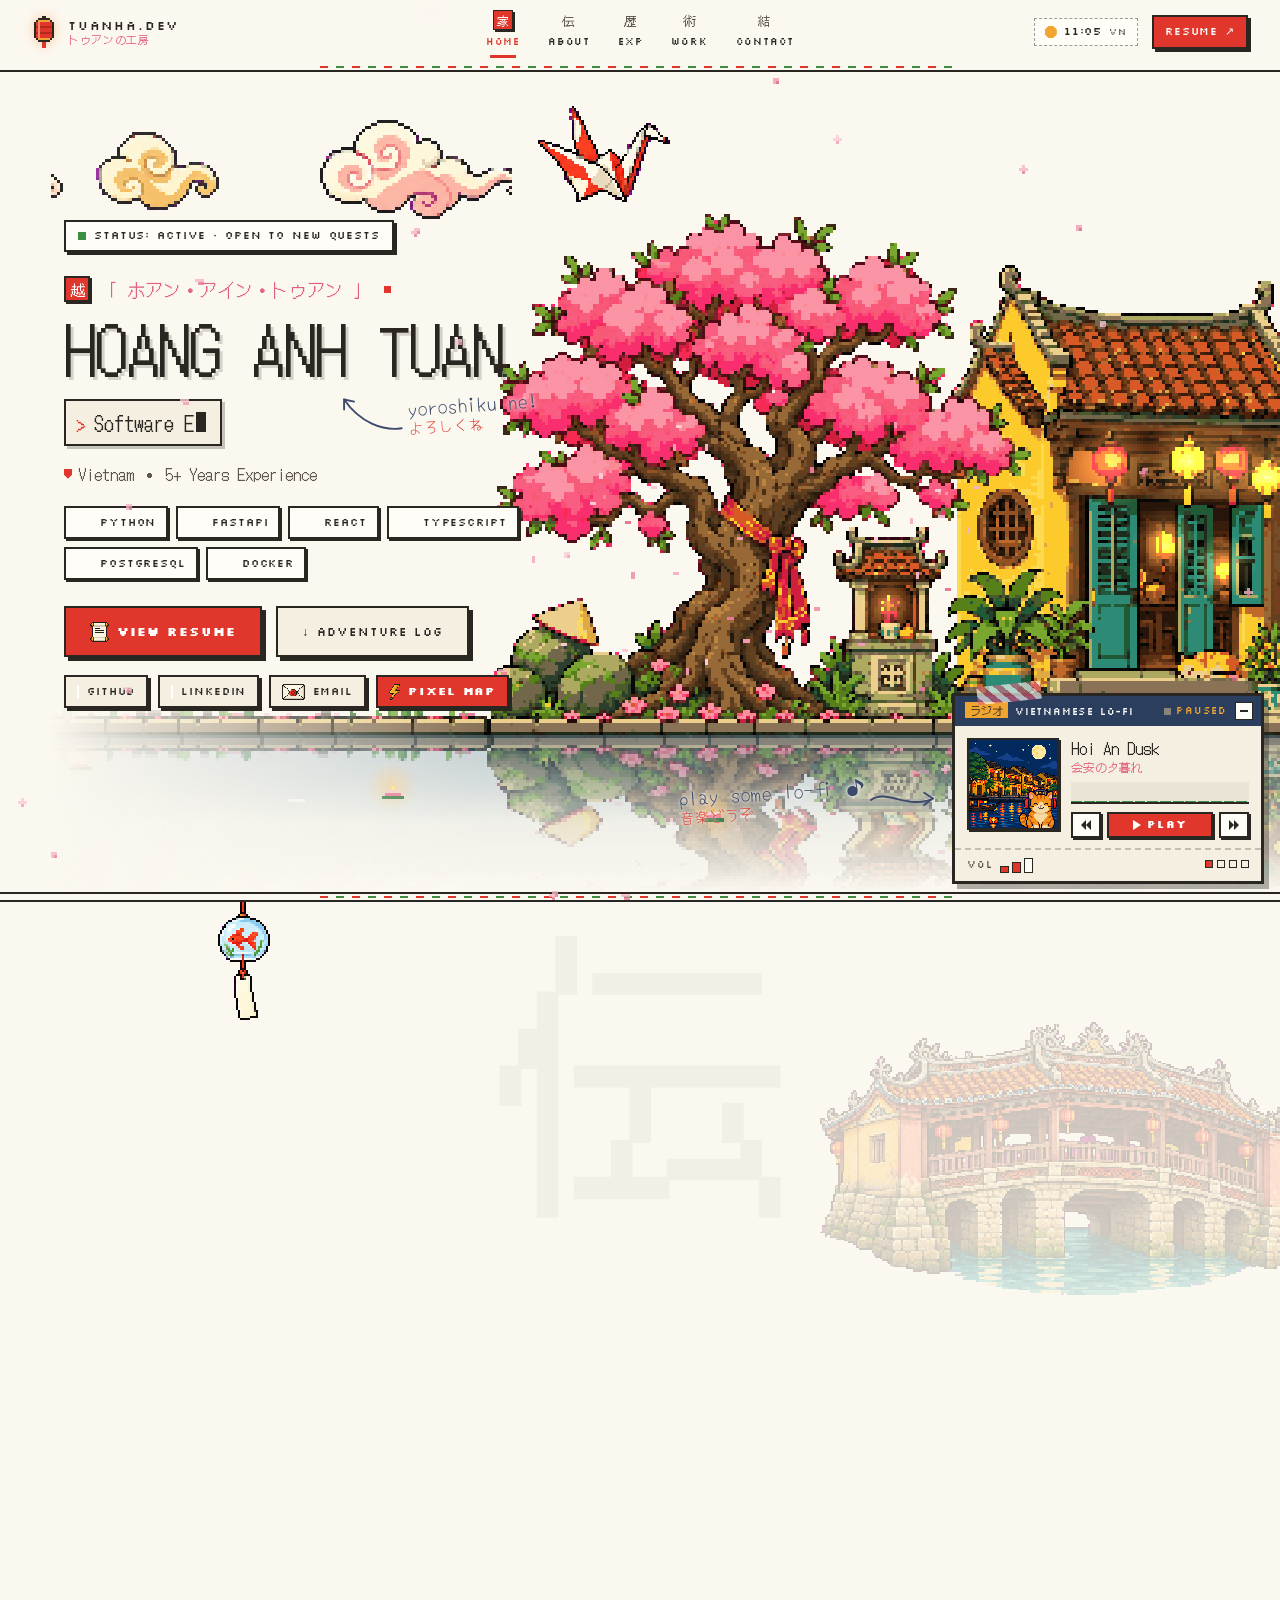
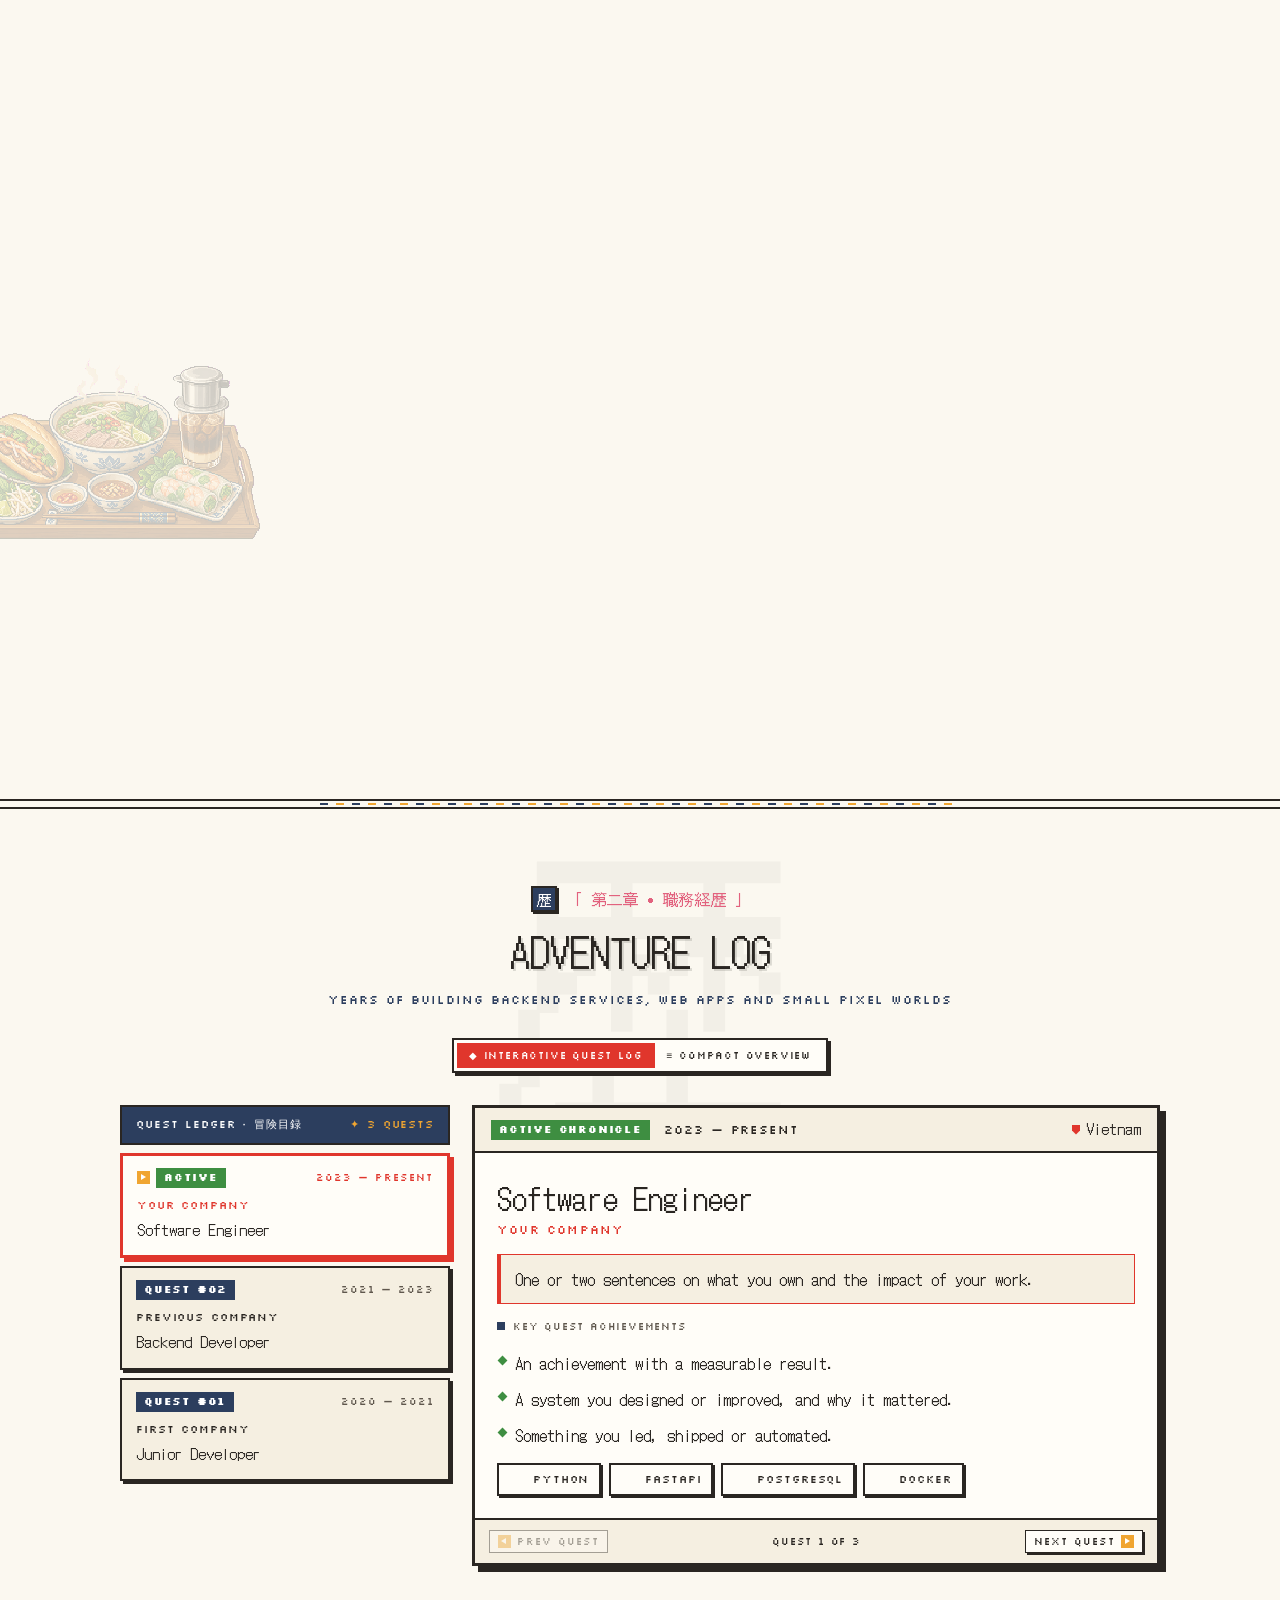
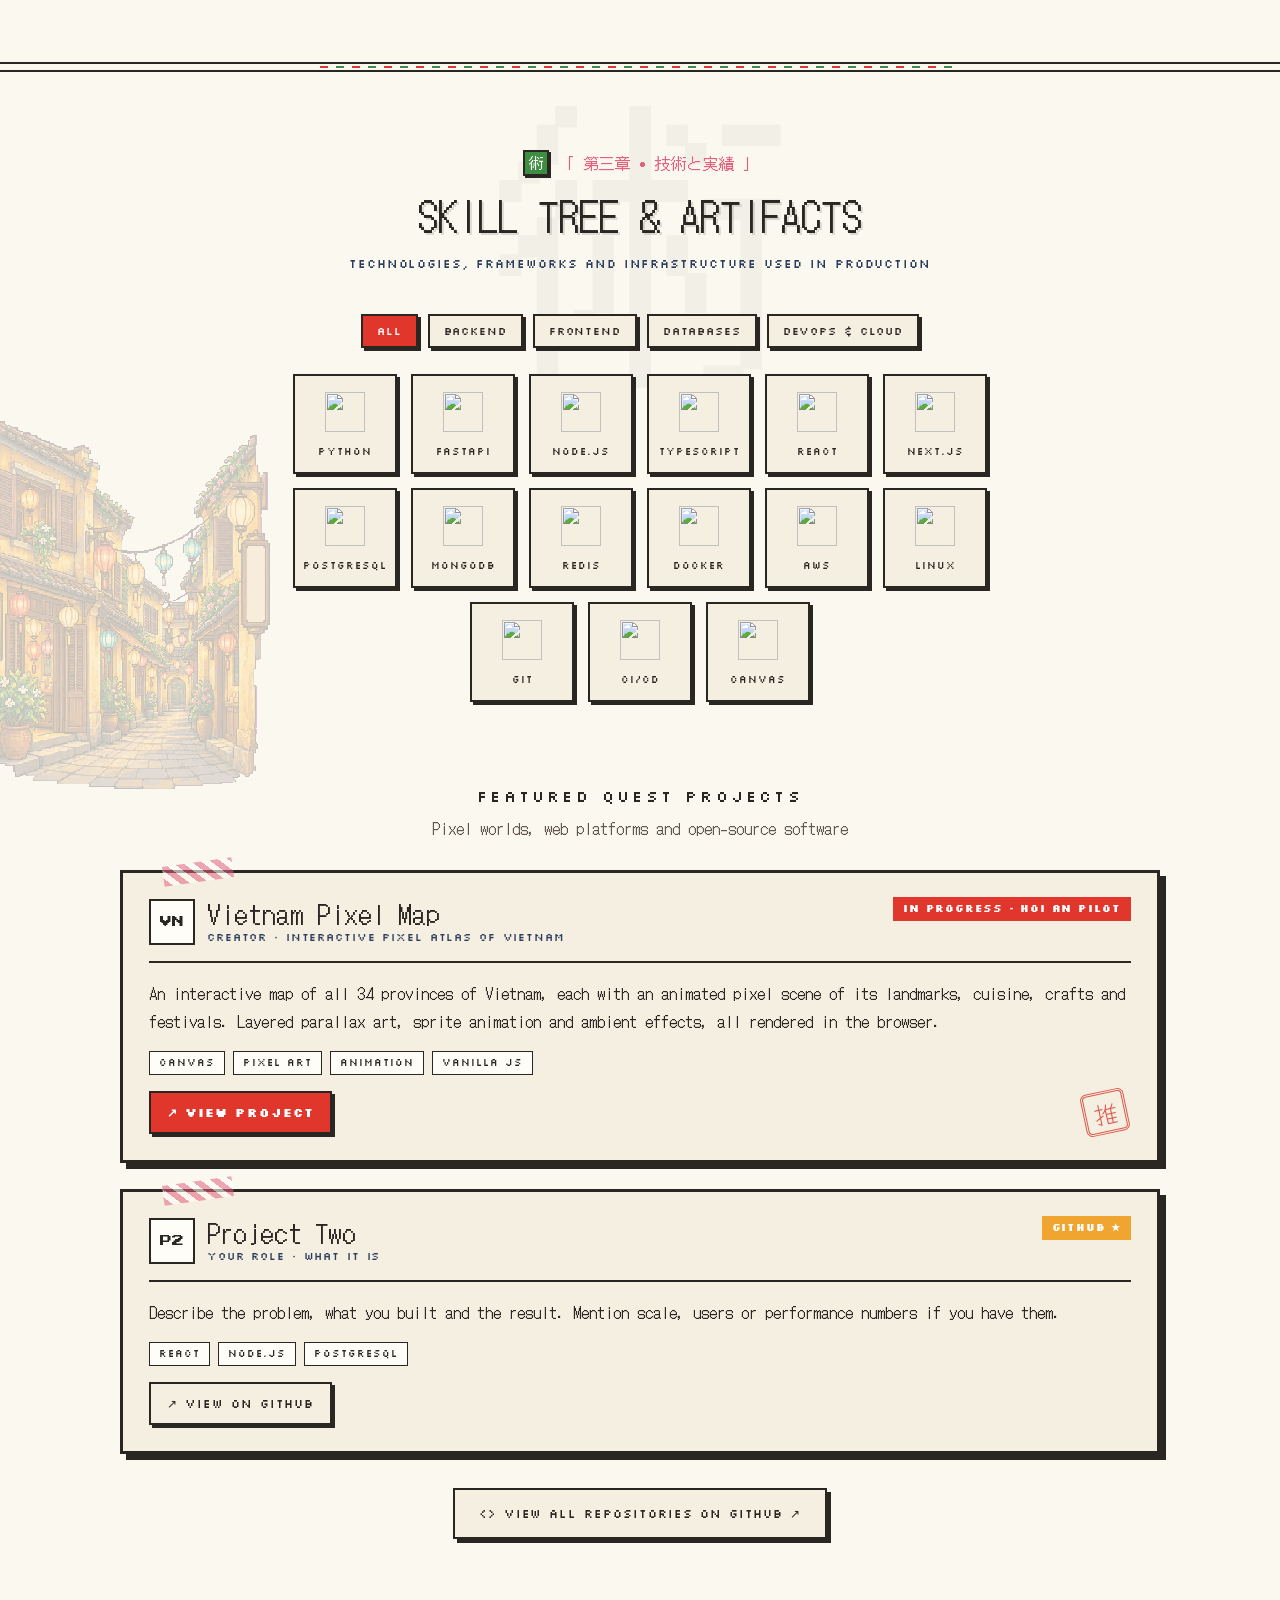
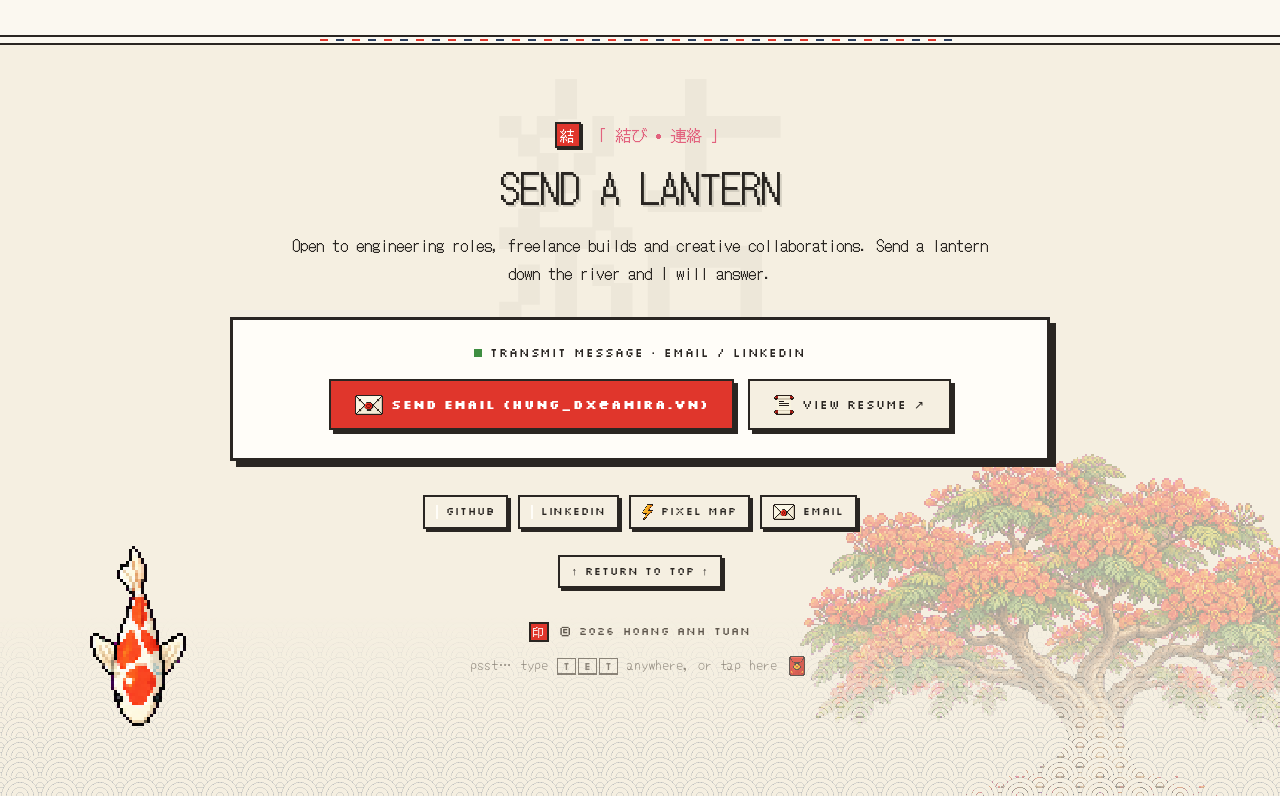
==== commit 1c0655f9: "Add new icons asset to the project" ====
--- a/index.html
+++ b/index.html
@@ -3,8 +3,23 @@
   <head>
     <meta charset="utf-8" />
     <meta name="viewport" content="width=device-width, initial-scale=1" />
-    <title>Portfolio</title>
-    <meta name="description" content="Pixel-art portfolio set on a Hoi An street corner." />
+    <title>Hoang Anh Tuan · tuanha.dev</title>
+    <meta name="description" content="Hoang Anh Tuan, software engineer from Vietnam. A pixel-art portfolio set on a Hoi An street corner." />
+    <meta name="theme-color" content="#fbf8f0" />
+    <link rel="canonical" href="https://tuanha.dev/" />
+    <link rel="icon" href="assets/favicon.svg" type="image/svg+xml" />
+    <link rel="icon" href="assets/favicon-32.png" sizes="32x32" type="image/png" />
+    <link rel="apple-touch-icon" href="assets/apple-touch-icon.png" />
+    <meta property="og:type" content="website" />
+    <meta property="og:url" content="https://tuanha.dev/" />
+    <meta property="og:site_name" content="tuanha.dev" />
+    <meta property="og:title" content="Hoang Anh Tuan · Software Engineer" />
+    <meta property="og:description" content="A pixel-art portfolio set on a Hoi An street corner. Quests, skills and lo-fi radio." />
+    <meta property="og:image" content="https://tuanha.dev/assets/og.png" />
+    <meta property="og:image:width" content="1200" />
+    <meta property="og:image:height" content="630" />
+    <meta property="og:image:alt" content="Pixel art of a Hoi An shophouse under a peach blossom tree, beside the name Hoang Anh Tuan" />
+    <meta name="twitter:card" content="summary_large_image" />
     <link rel="preconnect" href="https://fonts.googleapis.com" />
     <link rel="preconnect" href="https://fonts.gstatic.com" crossorigin />
     <link
@@ -12,29 +27,30 @@
       href="https://fonts.googleapis.com/css2?family=DotGothic16&family=Press+Start+2P&family=Silkscreen:wght@400;700&family=VT323&family=Yomogi&display=swap"
     />
     <link rel="stylesheet" href="styles.css" />
-    <script>document.documentElement.classList.add('js');</script>
+    <script>
+      document.documentElement.classList.add('js');
+      // The welcome screen plays once per visit and never for reduced motion.
+      try {
+        if (sessionStorage.getItem('intro-seen') || matchMedia('(prefers-reduced-motion: reduce)').matches) {
+          document.documentElement.classList.add('intro-seen');
+        }
+      } catch {}
+    </script>
     <script type="module" src="src/main.js"></script>
   </head>
   <body>
+    <a class="skip" href="#top">Skip to content</a>
+    <div class="intro" data-intro aria-hidden="true">
+      <img class="intro__lantern" src="assets/favicon.svg" width="72" height="96" alt="" />
+      <p class="intro__ja">ようこそ</p>
+      <p class="intro__domain">TUANHA.DEV</p>
+      <span class="intro__bar"><i></i></span>
+    </div>
     <canvas id="petals" aria-hidden="true"></canvas>
 
     <header class="nav" data-nav>
       <a class="nav__logo" href="#top" aria-label="Back to top">
-        <svg class="nav__mark" viewBox="0 0 12 16" width="24" height="32" shape-rendering="crispEdges" aria-hidden="true">
-          <rect x="5" y="0" width="2" height="1" fill="#2a2622" />
-          <rect x="3" y="1" width="6" height="1" fill="#2a2622" />
-          <rect x="2" y="2" width="8" height="1" fill="#2a2622" />
-          <rect x="1" y="3" width="10" height="8" fill="#2a2622" />
-          <rect x="2" y="11" width="8" height="1" fill="#2a2622" />
-          <rect x="3" y="12" width="6" height="1" fill="#2a2622" />
-          <rect x="3" y="2" width="6" height="1" fill="#f0a531" />
-          <rect x="2" y="3" width="8" height="8" fill="#e0362c" />
-          <rect x="2" y="5" width="8" height="1" fill="#b8281f" />
-          <rect x="2" y="8" width="8" height="1" fill="#b8281f" />
-          <rect x="3" y="3" width="1" height="8" fill="#ff8a6a" />
-          <rect x="3" y="11" width="6" height="1" fill="#f0a531" />
-          <rect x="5" y="13" width="2" height="3" fill="#e0362c" />
-        </svg>
+        <img class="nav__mark" src="assets/favicon.svg" width="24" height="32" alt="" />
         <span class="nav__brand"><span data-domain></span><span class="nav__tag">トゥアンの工房</span></span>
       </a>
       <nav class="nav__links" id="nav-links" aria-label="Primary">
@@ -45,13 +61,13 @@
         <a href="#contact"><span class="nav__kanji" aria-hidden="true">結</span>Contact</a>
       </nav>
       <div class="nav__right">
-        <span class="nav__clock" title="Local time in Vietnam"><span class="nav__sky" data-sky aria-hidden="true"></span><span data-clock>--:--</span><small>VN</small></span>
+        <button type="button" class="nav__clock" data-sky-toggle title="Local time in Vietnam · click to switch day and night"><span class="nav__sky" data-sky aria-hidden="true"></span><span data-clock>--:--</span><small>VN</small><span class="sr-only" data-sky-label>Switch to night</span></button>
         <a class="btn btn--red btn--sm nav__resume" href="#contact">Resume ↗</a>
         <button type="button" class="nav__menu" data-menu aria-expanded="false" aria-controls="nav-links" aria-label="Open menu"><i></i><i></i><i></i></button>
       </div>
     </header>
 
-    <main id="top">
+    <main id="top" tabindex="-1">
       <section class="hero">
         <div class="hero__scene">
           <canvas id="scene" role="img" aria-label="Pixel art of a Hoi An shophouse beside a red flame tree, with lanterns reflected in the river"></canvas>
--- a/styles.css
+++ b/styles.css
@@ -67,6 +67,211 @@
   outline-offset: 3px;
 }
 
+/* Red controls need a contrasting focus ring. */
+.btn--red:focus-visible,
+.nav__links a.is-active:focus-visible {
+  outline-color: var(--ink);
+}
+
+.sr-only {
+  position: absolute;
+  width: 1px;
+  height: 1px;
+  overflow: hidden;
+  clip-path: inset(50%);
+  white-space: nowrap;
+}
+
+.skip {
+  position: fixed;
+  top: 10px;
+  left: 10px;
+  z-index: 200;
+  padding: 8px 14px;
+  font-family: var(--font-label);
+  font-size: 12px;
+  text-decoration: none;
+  background: var(--white);
+  border: 2px solid var(--ink);
+  box-shadow: var(--shadow-sm);
+  transform: translateY(-160%);
+}
+
+.skip:focus-visible {
+  transform: none;
+}
+
+main:focus {
+  outline: none;
+}
+
+/* ---------- welcome screen ---------- */
+
+.intro {
+  display: none;
+}
+
+.js:not(.intro-seen) .intro {
+  position: fixed;
+  inset: 0;
+  z-index: 150;
+  display: flex;
+  flex-direction: column;
+  align-items: center;
+  justify-content: center;
+  gap: 10px;
+  background:
+    radial-gradient(circle at 50% 42%, rgba(240, 165, 49, 0.22), transparent 38%),
+    var(--paper);
+  transition: opacity 0.6s ease, visibility 0.6s;
+  /* Safety net: hide even if the script never runs. */
+  animation: intro-out 0.6s 5s forwards;
+}
+
+@keyframes intro-out {
+  to {
+    opacity: 0;
+    visibility: hidden;
+  }
+}
+
+.intro.is-done {
+  opacity: 0;
+  visibility: hidden;
+}
+
+.intro__lantern {
+  margin-bottom: 10px;
+  transform-origin: 50% 0;
+  filter: drop-shadow(0 0 0 rgba(255, 140, 60, 0));
+  animation: swing 1.8s ease-in-out infinite alternate, lantern-light 1.1s ease-out forwards;
+}
+
+.intro__ja {
+  font-size: 28px;
+  letter-spacing: 0.3em;
+  color: var(--red);
+  animation: rise 0.6s 0.2s ease-out both;
+}
+
+.intro__domain {
+  font-family: var(--font-label);
+  font-size: 12px;
+  letter-spacing: 0.3em;
+  color: var(--ink-soft);
+  animation: rise 0.6s 0.35s ease-out both;
+}
+
+.intro__bar {
+  width: 120px;
+  height: 8px;
+  margin-top: 8px;
+  padding: 1px;
+  border: 2px solid var(--ink);
+}
+
+.intro__bar i {
+  display: block;
+  height: 100%;
+  background: repeating-linear-gradient(90deg, var(--red) 0 6px, transparent 6px 8px);
+  animation: fill-bar 1.1s steps(14) forwards;
+}
+
+@keyframes lantern-light {
+  to {
+    filter: drop-shadow(0 0 18px rgba(255, 140, 60, 0.75));
+  }
+}
+
+@keyframes rise {
+  from {
+    opacity: 0;
+    transform: translateY(8px);
+  }
+}
+
+@keyframes fill-bar {
+  from {
+    width: 0;
+  }
+  to {
+    width: 100%;
+  }
+}
+
+/* ---------- Tet easter egg ---------- */
+
+.toast {
+  position: fixed;
+  top: 84px;
+  left: 50%;
+  z-index: 120;
+  display: flex;
+  flex-direction: column;
+  align-items: center;
+  padding: 10px 22px;
+  font-family: var(--font-label);
+  font-size: 13px;
+  color: #fff4d6;
+  text-align: center;
+  background: var(--red);
+  border: 2px solid var(--ink);
+  box-shadow: var(--shadow);
+  transform: translateX(-50%);
+  animation: toast 6s ease both;
+}
+
+.toast__ja {
+  font-family: var(--font-body);
+  font-size: 18px;
+  color: var(--gold);
+}
+
+@keyframes toast {
+  0% {
+    opacity: 0;
+    transform: translate(-50%, -12px);
+  }
+  8%,
+  88% {
+    opacity: 1;
+    transform: translate(-50%, 0);
+  }
+  100% {
+    opacity: 0;
+  }
+}
+
+.footer__egg {
+  display: block;
+  margin: 10px auto 0;
+  padding: 2px 8px;
+  font-family: 'Yomogi', var(--font-body);
+  font-size: 14px;
+  color: var(--ink-soft);
+  background: none;
+  border: 0;
+  opacity: 0.7;
+}
+
+.footer__egg:hover {
+  opacity: 1;
+  color: var(--red);
+}
+
+.footer__egg kbd {
+  margin: 0 1px;
+  padding: 0 5px;
+  font-family: var(--font-label);
+  font-size: 11px;
+  border: 1px solid currentColor;
+  border-bottom-width: 2px;
+}
+
+.hero__scene canvas.is-hot {
+  cursor: pointer;
+}
+
 #petals {
   position: fixed;
   inset: 0;
@@ -180,6 +385,40 @@
   border: 2px solid var(--ink);
   box-shadow: var(--shadow-sm);
   transition: transform 0.08s steps(2), box-shadow 0.08s steps(2);
+}
+
+/* Pixel icons are drawn at 1x on their own grid; heights stay near that so pixels stay crisp. */
+.pxi {
+  flex: none;
+  width: auto;
+  height: 20px;
+  image-rendering: pixelated;
+}
+
+.btn--sm .pxi,
+.mini-btn .pxi {
+  height: 16px;
+}
+
+.mini-btn .pxi,
+.footer__egg .pxi {
+  margin: -4px 5px -4px 0;
+  vertical-align: middle;
+}
+
+.footer__egg .pxi {
+  margin-left: 4px;
+}
+
+.pxi--brand {
+  height: 14px;
+  padding: 1px;
+  background: var(--white);
+  image-rendering: auto;
+}
+
+.btn--sm .pxi--brand {
+  height: 14px;
 }
 
 .btn:hover {
@@ -427,6 +666,8 @@
 
 .nav__clock {
   display: inline-flex;
+  color: inherit;
+  line-height: inherit;
   align-items: center;
   gap: 7px;
   padding: 3px 10px;
@@ -920,9 +1161,9 @@
   margin-bottom: 12px;
 }
 
-.exp-card__icon {
-  font-size: 22px;
-  line-height: 1;
+.exp-card__icon .pxi {
+  display: block;
+  height: 48px;
 }
 
 .exp-card h4 {
@@ -1841,6 +2082,21 @@
   .panel__level {
     margin-left: 0;
   }
+
+  /* Long labels wrap inside the card, and the footer clears the collapsed player. */
+  .transmit .btn {
+    max-width: 100%;
+    white-space: normal;
+    text-align: center;
+  }
+
+  .section--contact {
+    padding-bottom: 150px;
+  }
+
+  .prop--koi {
+    display: none;
+  }
 }
 
 /* ---------- japanese decoration ---------- */
@@ -2234,7 +2490,8 @@
 }
 
 @media (prefers-reduced-motion: reduce) {
-  .prop {
+  .prop,
+  .toast {
     animation: none;
   }
 
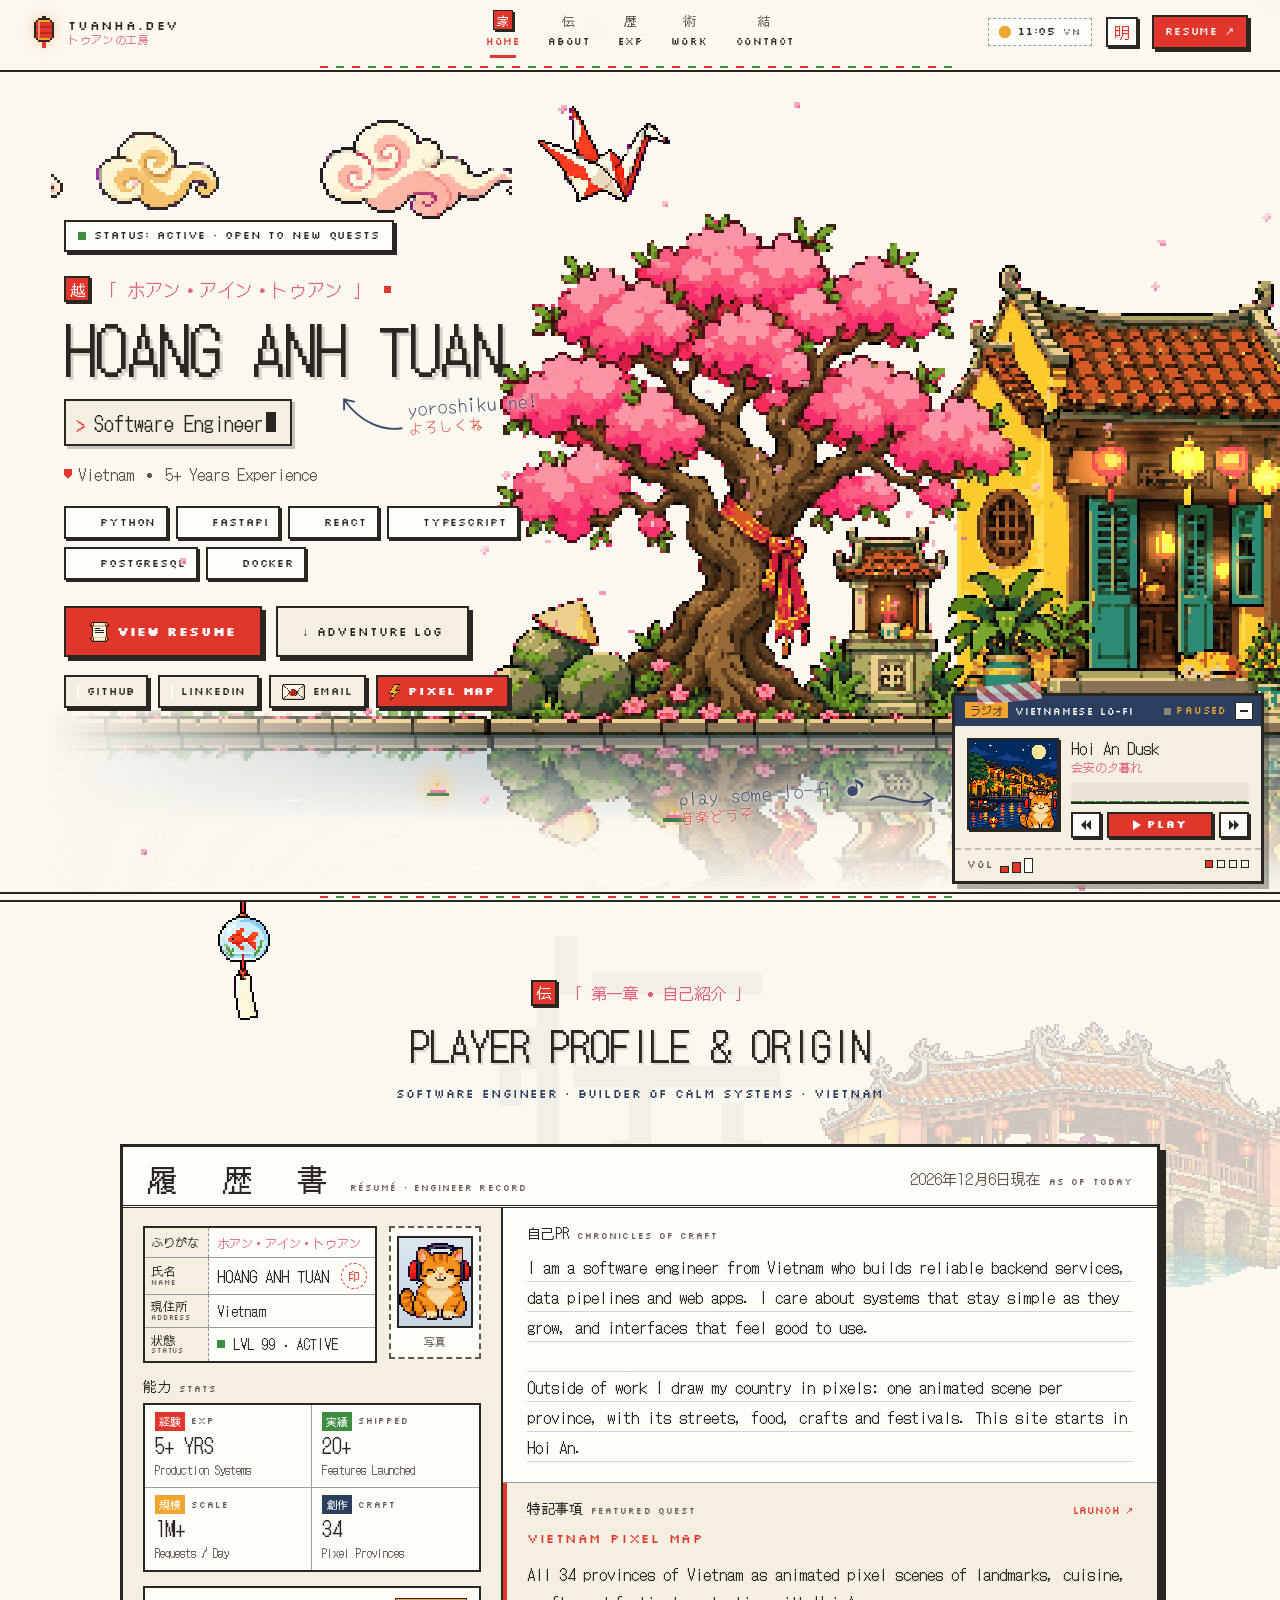
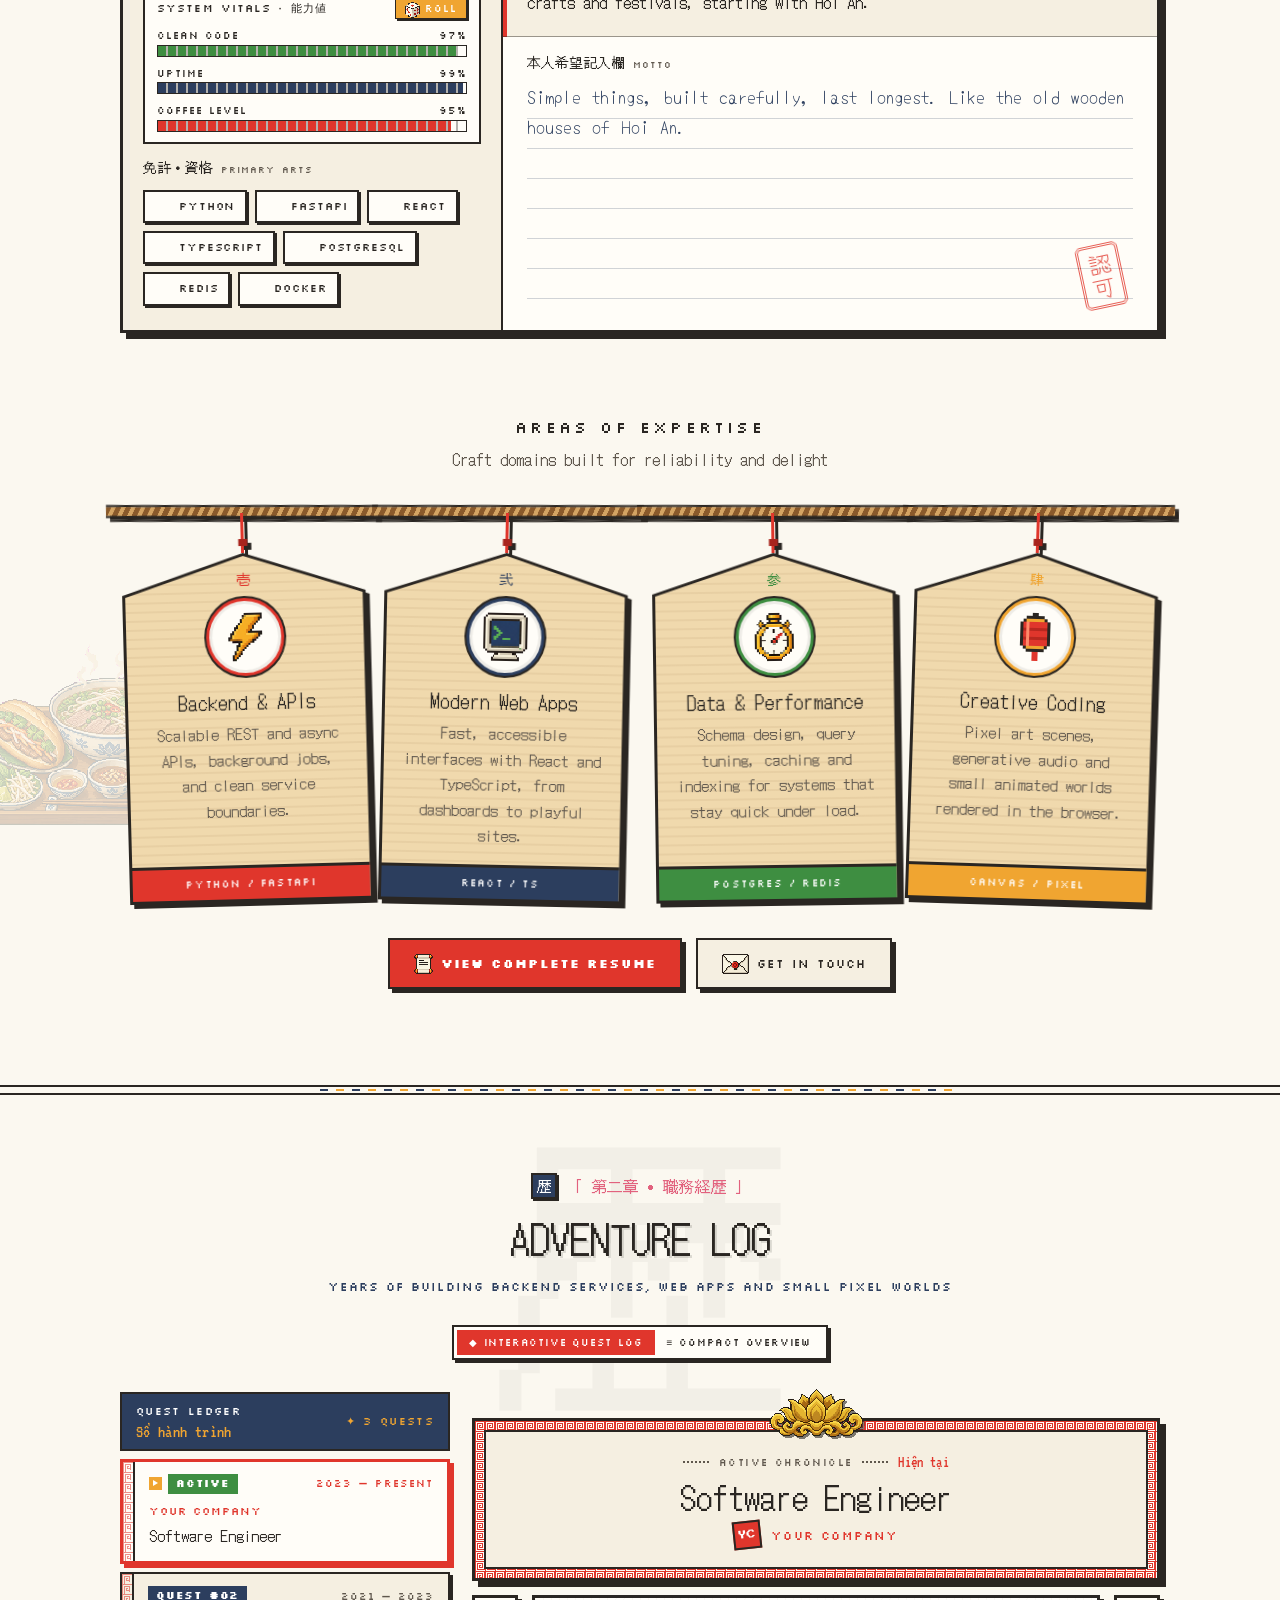
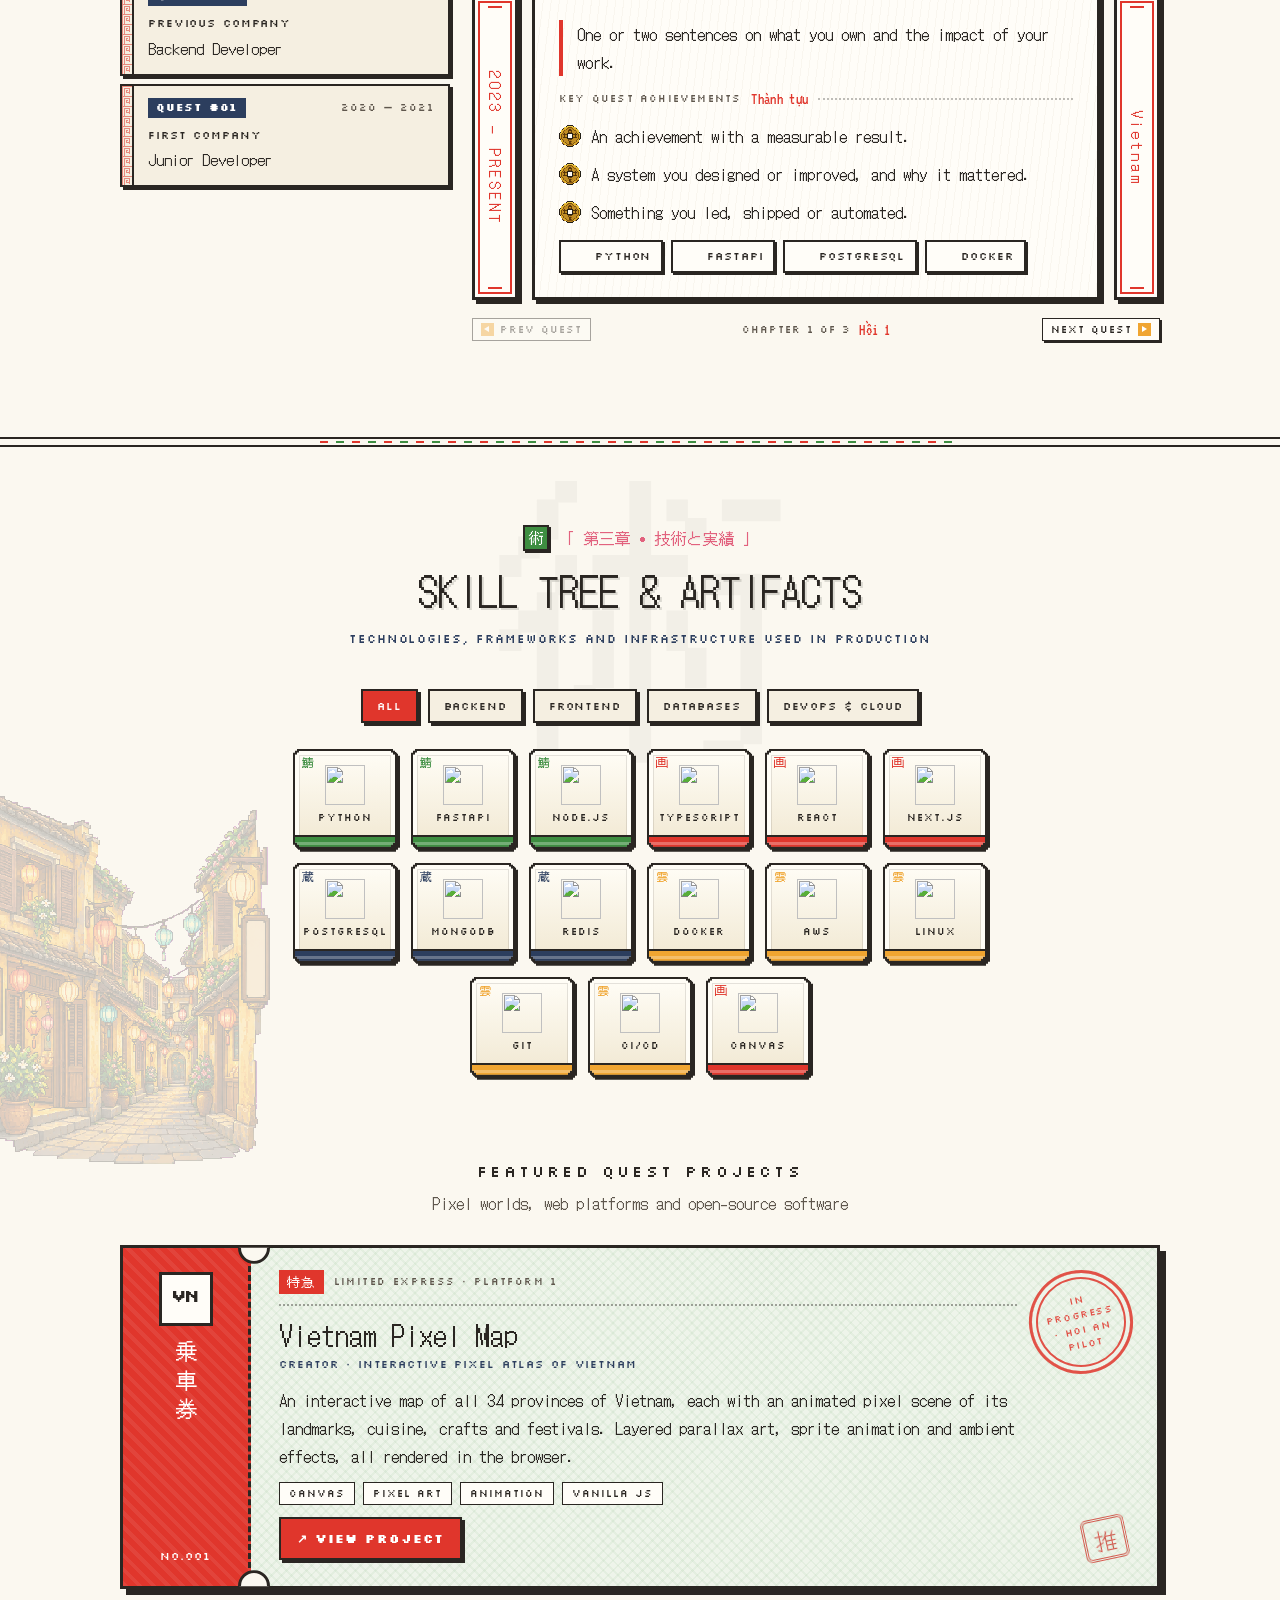
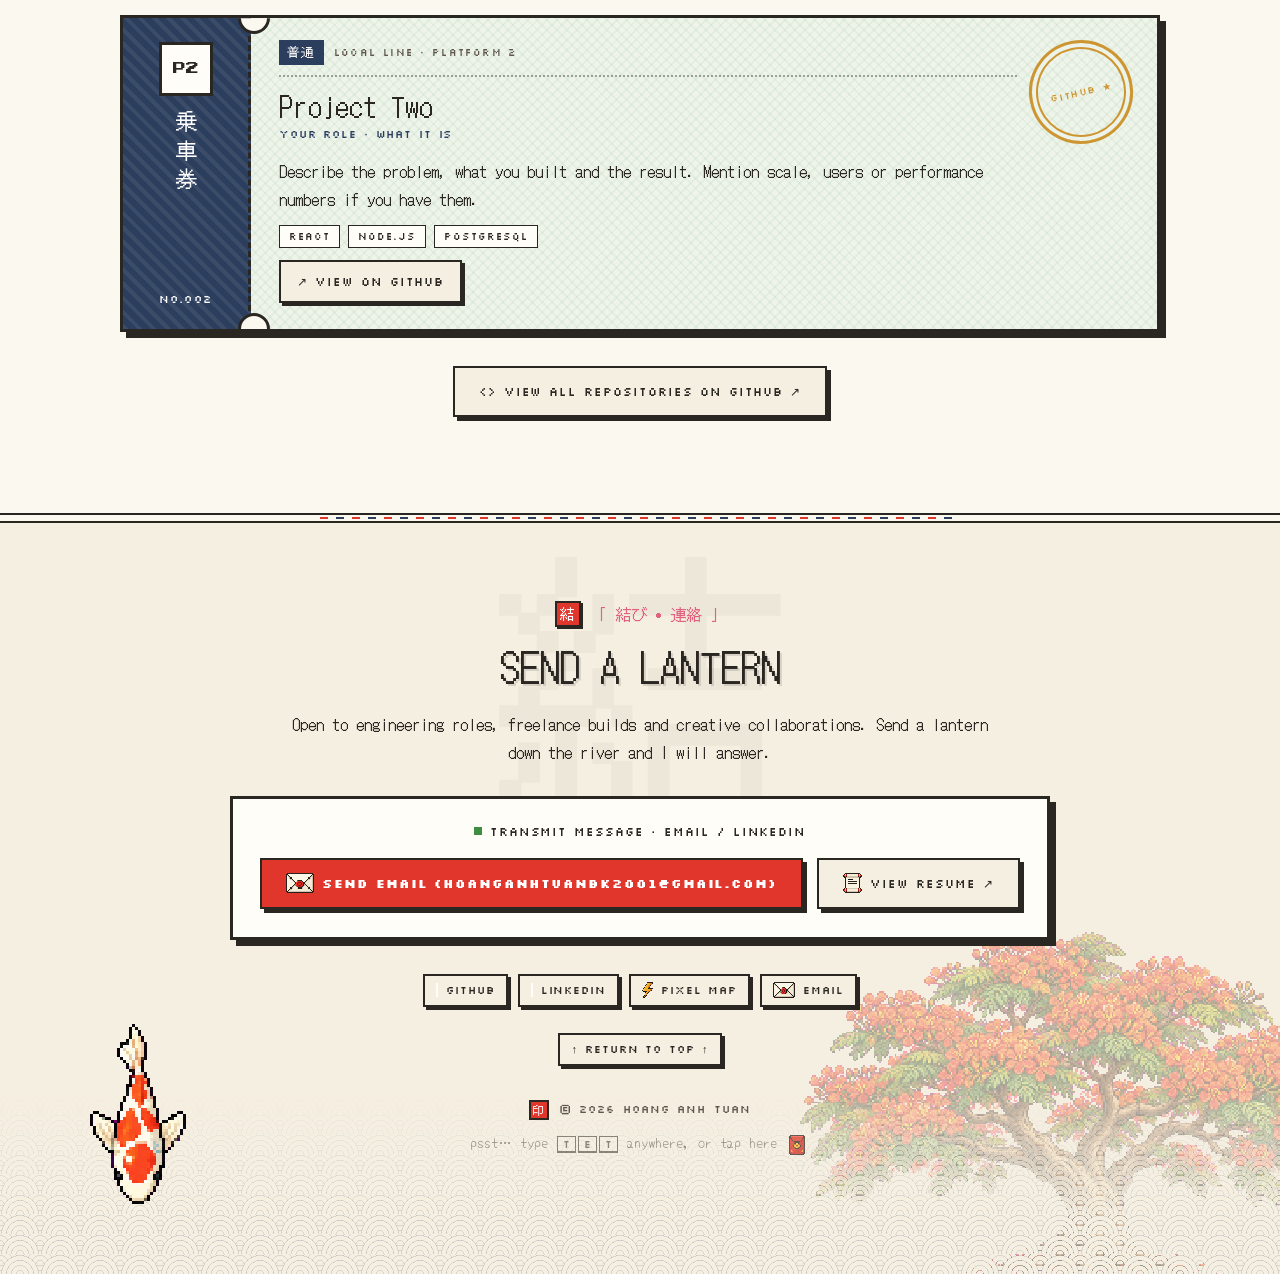
==== commit f65dcf84: "feat: implement theme toggle functionality and update styles for dark mode - Added theme toggle butt" ====
--- a/index.html
+++ b/index.html
@@ -29,6 +29,13 @@
     <link rel="stylesheet" href="styles.css" />
     <script>
       document.documentElement.classList.add('js');
+      // Theme: the visitor's saved choice, otherwise the system setting. Set before first paint.
+      try {
+        const saved = localStorage.getItem('theme');
+        document.documentElement.dataset.theme = saved || (matchMedia('(prefers-color-scheme: dark)').matches ? 'dark' : 'light');
+      } catch {
+        document.documentElement.dataset.theme = matchMedia('(prefers-color-scheme: dark)').matches ? 'dark' : 'light';
+      }
       // The welcome screen plays once per visit and never for reduced motion.
       try {
         if (sessionStorage.getItem('intro-seen') || matchMedia('(prefers-reduced-motion: reduce)').matches) {
@@ -62,6 +69,7 @@
       </nav>
       <div class="nav__right">
         <button type="button" class="nav__clock" data-sky-toggle title="Local time in Vietnam · click to switch day and night"><span class="nav__sky" data-sky aria-hidden="true"></span><span data-clock>--:--</span><small>VN</small><span class="sr-only" data-sky-label>Switch to night</span></button>
+        <button type="button" class="nav__theme" data-theme-toggle aria-pressed="false" title="Light or dark theme"><span aria-hidden="true" data-theme-glyph>明</span><span class="sr-only">Dark mode</span></button>
         <a class="btn btn--red btn--sm nav__resume" href="#contact">Resume ↗</a>
         <button type="button" class="nav__menu" data-menu aria-expanded="false" aria-controls="nav-links" aria-label="Open menu"><i></i><i></i><i></i></button>
       </div>
--- a/styles.css
+++ b/styles.css
@@ -10,15 +10,65 @@
   --green: #3e8e41;
   --gold: #f0a531;
   --pink: #e2627e;
-  --shadow: 4px 4px 0 var(--ink);
-  --shadow-sm: 3px 3px 0 var(--ink);
+  --note: #3d4a6b;
+  /* Ink as RGB for translucent lines, and a separate colour for the hard pixel drop shadows. */
+  --ink-rgb: 42 38 34;
+  --drop: #2a2622;
+  --shadow: 4px 4px 0 var(--drop);
+  --shadow-sm: 3px 3px 0 var(--drop);
 
   --font-display: 'DotGothic16', 'VT323', monospace;
   --font-body: 'DotGothic16', 'VT323', monospace;
   --font-label: 'Silkscreen', 'VT323', monospace;
   --font-pixel: 'Press Start 2P', 'VT323', monospace;
 
-  --cursor: url("data:image/svg+xml,%3Csvg xmlns='http://www.w3.org/2000/svg' width='28' height='28' viewBox='0 0 14 14' shape-rendering='crispEdges'%3E%3Cpath fill='%232a2622' d='M6 0h2v4h2V2h2v2h-2v2h4v2h-4v2h2v2h-2v-2H8v4H6v-4H4v2H2v-2h2V8H0V6h4V4H2V2h2v2h2z'/%3E%3Cpath fill='%23e0362c' d='M6 6h2v2H6z'/%3E%3C/svg%3E") 14 14, auto;
+  /* Pixel cursors, one per kind of target. */
+  --cur-arrow: url("data:image/svg+xml,%3Csvg xmlns='http://www.w3.org/2000/svg' width='32' height='32' viewBox='0 0 16 16' shape-rendering='crispEdges'%3E%3Cpath fill='%232a2622' d='M0 0h1v1h-1zM0 1h2v1h-2zM0 2h1v1h-1zM2 2h1v1h-1zM0 3h1v1h-1zM3 3h1v1h-1zM0 4h1v1h-1zM4 4h1v1h-1zM0 5h1v1h-1zM5 5h1v1h-1zM0 6h1v1h-1zM6 6h1v1h-1zM0 7h1v1h-1zM7 7h1v1h-1zM0 8h1v1h-1zM8 8h1v1h-1zM0 9h1v1h-1zM6 9h4v1h-4zM0 10h1v1h-1zM3 10h1v1h-1zM6 10h1v1h-1zM0 11h1v1h-1zM2 11h1v1h-1zM4 11h1v1h-1zM7 11h1v1h-1zM0 12h2v1h-2zM4 12h1v1h-1zM7 12h1v1h-1zM0 13h1v1h-1zM5 13h1v1h-1zM8 13h1v1h-1zM5 14h1v1h-1zM8 14h1v1h-1zM6 15h2v1h-2z'/%3E%3Cpath fill='%23fffdf8' d='M1 2h1v1h-1zM1 3h2v1h-2zM1 4h3v1h-3zM1 5h4v1h-4zM1 6h5v1h-5zM1 7h4v1h-4zM6 7h1v1h-1zM1 8h3v1h-3zM6 8h2v1h-2zM1 9h5v1h-5zM1 10h2v1h-2zM4 10h2v1h-2zM1 11h1v1h-1zM5 11h2v1h-2zM5 12h2v1h-2zM6 13h2v1h-2zM6 14h2v1h-2z'/%3E%3Cpath fill='%23f29bb3' d='M5 7h1v1h-1zM4 8h2v1h-2z'/%3E%3C/svg%3E") 0 0, auto;
+  --cur-hand: url("data:image/svg+xml,%3Csvg xmlns='http://www.w3.org/2000/svg' width='32' height='32' viewBox='0 0 16 16' shape-rendering='crispEdges'%3E%3Cpath fill='%232a2622' d='M5 0h2v1h-2zM4 1h1v1h-1zM7 1h1v1h-1zM4 2h1v1h-1zM7 2h1v1h-1zM4 3h1v1h-1zM7 3h1v1h-1zM4 4h1v1h-1zM7 4h3v1h-3zM4 5h1v1h-1zM7 5h1v1h-1zM10 5h2v1h-2zM2 6h3v1h-3zM7 6h1v1h-1zM10 6h1v1h-1zM12 6h2v1h-2zM1 7h1v1h-1zM4 7h1v1h-1zM10 7h1v1h-1zM14 7h1v1h-1zM1 8h1v1h-1zM14 8h1v1h-1zM2 9h1v1h-1zM14 9h1v1h-1zM2 10h1v1h-1zM13 10h1v1h-1zM3 11h1v1h-1zM13 11h1v1h-1zM3 12h1v1h-1zM12 12h1v1h-1zM4 13h1v1h-1zM12 13h1v1h-1zM4 14h1v1h-1zM12 14h1v1h-1zM4 15h9v1h-9z'/%3E%3Cpath fill='%23fffdf8' d='M5 1h2v1h-2zM5 2h2v1h-2zM5 3h2v1h-2zM5 4h2v1h-2zM5 5h2v1h-2zM8 5h2v1h-2zM5 6h2v1h-2zM8 6h2v1h-2zM11 6h1v1h-1zM2 7h2v1h-2zM5 7h5v1h-5zM11 7h3v1h-3zM2 8h12v1h-12zM3 9h11v1h-11zM3 10h10v1h-10zM4 11h9v1h-9zM4 12h8v1h-8zM5 13h7v1h-7z'/%3E%3Cpath fill='%23e0362c' d='M5 14h7v1h-7z'/%3E%3C/svg%3E") 10 0, pointer;
+  --cur-sparkle: url("data:image/svg+xml,%3Csvg xmlns='http://www.w3.org/2000/svg' width='32' height='32' viewBox='0 0 16 16' shape-rendering='crispEdges'%3E%3Cpath fill='%232a2622' d='M5 0h2v1h-2zM4 1h1v1h-1zM7 1h1v1h-1zM4 2h1v1h-1zM7 2h1v1h-1zM4 3h1v1h-1zM7 3h1v1h-1zM4 4h1v1h-1zM7 4h3v1h-3zM4 5h1v1h-1zM7 5h1v1h-1zM10 5h2v1h-2zM2 6h3v1h-3zM7 6h1v1h-1zM10 6h1v1h-1zM12 6h2v1h-2zM1 7h1v1h-1zM4 7h1v1h-1zM10 7h1v1h-1zM14 7h1v1h-1zM1 8h1v1h-1zM14 8h1v1h-1zM2 9h1v1h-1zM14 9h1v1h-1zM2 10h1v1h-1zM13 10h1v1h-1zM3 11h1v1h-1zM13 11h1v1h-1zM3 12h1v1h-1zM12 12h1v1h-1zM4 13h1v1h-1zM12 13h1v1h-1zM4 14h1v1h-1zM12 14h1v1h-1zM4 15h9v1h-9z'/%3E%3Cpath fill='%23f6c75a' d='M13 0h1v1h-1zM12 1h3v1h-3zM11 2h2v1h-2zM14 2h2v1h-2zM12 3h3v1h-3zM13 4h1v1h-1z'/%3E%3Cpath fill='%23fffdf8' d='M5 1h2v1h-2zM5 2h2v1h-2zM5 3h2v1h-2zM5 4h2v1h-2zM5 5h2v1h-2zM8 5h2v1h-2zM5 6h2v1h-2zM8 6h2v1h-2zM11 6h1v1h-1zM2 7h2v1h-2zM5 7h5v1h-5zM11 7h3v1h-3zM2 8h12v1h-12zM3 9h11v1h-11zM3 10h10v1h-10zM4 11h9v1h-9zM4 12h8v1h-8zM5 13h7v1h-7z'/%3E%3Cpath fill='%23c98612' d='M13 2h1v1h-1z'/%3E%3Cpath fill='%23e0362c' d='M5 14h7v1h-7z'/%3E%3C/svg%3E") 10 0, pointer;
+  --cur-grab: url("data:image/svg+xml,%3Csvg xmlns='http://www.w3.org/2000/svg' width='32' height='32' viewBox='0 0 16 16' shape-rendering='crispEdges'%3E%3Cpath fill='%232a2622' d='M5 1h2v1h-2zM8 1h2v1h-2zM4 2h1v1h-1zM7 2h1v1h-1zM10 2h3v1h-3zM4 3h1v1h-1zM7 3h1v1h-1zM10 3h1v1h-1zM13 3h1v1h-1zM2 4h3v1h-3zM7 4h1v1h-1zM10 4h1v1h-1zM13 4h1v1h-1zM1 5h1v1h-1zM4 5h1v1h-1zM7 5h1v1h-1zM10 5h1v1h-1zM13 5h1v1h-1zM1 6h1v1h-1zM4 6h1v1h-1zM13 6h1v1h-1zM1 7h1v1h-1zM13 7h1v1h-1zM2 8h1v1h-1zM13 8h1v1h-1zM2 9h1v1h-1zM12 9h1v1h-1zM3 10h1v1h-1zM12 10h1v1h-1zM3 11h1v1h-1zM11 11h1v1h-1zM4 12h1v1h-1zM11 12h1v1h-1zM4 13h8v1h-8z'/%3E%3Cpath fill='%23fffdf8' d='M5 2h2v1h-2zM8 2h2v1h-2zM5 3h2v1h-2zM8 3h2v1h-2zM11 3h2v1h-2zM5 4h2v1h-2zM8 4h2v1h-2zM11 4h2v1h-2zM2 5h2v1h-2zM5 5h2v1h-2zM8 5h2v1h-2zM11 5h2v1h-2zM2 6h2v1h-2zM5 6h8v1h-8zM2 7h11v1h-11zM3 8h10v1h-10zM3 9h9v1h-9zM4 10h8v1h-8zM4 11h7v1h-7z'/%3E%3Cpath fill='%23e0362c' d='M5 12h6v1h-6z'/%3E%3C/svg%3E") 16 16, grab;
+  --cur-text: url("data:image/svg+xml,%3Csvg xmlns='http://www.w3.org/2000/svg' width='32' height='32' viewBox='0 0 16 16' shape-rendering='crispEdges'%3E%3Cpath fill='%23fffdf8' d='M4 0h3v1h-3zM8 0h3v1h-3zM4 1h1v1h-1zM7 1h1v1h-1zM10 1h1v1h-1zM5 2h2v1h-2zM8 2h2v1h-2zM6 3h1v1h-1zM8 3h1v1h-1zM6 4h1v1h-1zM8 4h1v1h-1zM6 5h1v1h-1zM8 5h1v1h-1zM6 6h1v1h-1zM8 6h1v1h-1zM6 7h1v1h-1zM8 7h1v1h-1zM6 8h1v1h-1zM8 8h1v1h-1zM6 9h1v1h-1zM8 9h1v1h-1zM6 10h1v1h-1zM8 10h1v1h-1zM6 11h1v1h-1zM8 11h1v1h-1zM6 12h1v1h-1zM8 12h1v1h-1zM5 13h2v1h-2zM8 13h2v1h-2zM4 14h1v1h-1zM7 14h1v1h-1zM10 14h1v1h-1zM4 15h3v1h-3zM8 15h3v1h-3z'/%3E%3Cpath fill='%232a2622' d='M5 1h2v1h-2zM8 1h2v1h-2zM7 2h1v1h-1zM7 3h1v1h-1zM7 4h1v1h-1zM7 5h1v1h-1zM7 10h1v1h-1zM7 11h1v1h-1zM7 12h1v1h-1zM7 13h1v1h-1zM5 14h2v1h-2zM8 14h2v1h-2z'/%3E%3Cpath fill='%23e0362c' d='M7 6h1v1h-1zM7 7h1v1h-1zM7 8h1v1h-1zM7 9h1v1h-1z'/%3E%3C/svg%3E") 14 16, text;
+  --cur-no: url("data:image/svg+xml,%3Csvg xmlns='http://www.w3.org/2000/svg' width='32' height='32' viewBox='0 0 16 16' shape-rendering='crispEdges'%3E%3Cpath fill='%232a2622' d='M5 0h6v1h-6zM3 1h2v1h-2zM11 1h2v1h-2zM2 2h1v1h-1zM13 2h1v1h-1zM1 3h1v1h-1zM10 3h1v1h-1zM14 3h1v1h-1zM1 4h1v1h-1zM9 4h1v1h-1zM14 4h1v1h-1zM0 5h1v1h-1zM8 5h1v1h-1zM15 5h1v1h-1zM0 6h1v1h-1zM7 6h1v1h-1zM15 6h1v1h-1zM0 7h1v1h-1zM6 7h1v1h-1zM15 7h1v1h-1zM0 8h1v1h-1zM5 8h1v1h-1zM15 8h1v1h-1zM0 9h1v1h-1zM4 9h1v1h-1zM15 9h1v1h-1zM0 10h1v1h-1zM15 10h1v1h-1zM1 11h1v1h-1zM6 11h1v1h-1zM14 11h1v1h-1zM1 12h1v1h-1zM5 12h1v1h-1zM14 12h1v1h-1zM2 13h1v1h-1zM13 13h1v1h-1zM3 14h2v1h-2zM11 14h2v1h-2zM5 15h6v1h-6z'/%3E%3Cpath fill='%23e0362c' d='M5 1h6v1h-6zM3 2h3v1h-3zM10 2h3v1h-3zM2 3h2v1h-2zM11 3h3v1h-3zM2 4h1v1h-1zM10 4h3v1h-3zM1 5h2v1h-2zM9 5h3v1h-3zM13 5h2v1h-2zM1 6h1v1h-1zM8 6h3v1h-3zM14 6h1v1h-1zM1 7h1v1h-1zM7 7h3v1h-3zM14 7h1v1h-1zM1 8h1v1h-1zM6 8h3v1h-3zM14 8h1v1h-1zM1 9h1v1h-1zM5 9h3v1h-3zM14 9h1v1h-1zM1 10h2v1h-2zM4 10h3v1h-3zM13 10h2v1h-2zM3 11h3v1h-3zM13 11h1v1h-1zM2 12h3v1h-3zM12 12h2v1h-2zM3 13h3v1h-3zM10 13h3v1h-3zM5 14h6v1h-6z'/%3E%3Cpath fill='%23fffdf8' d='M6 2h4v1h-4zM4 3h2v1h-2zM3 4h1v1h-1zM13 4h1v1h-1zM3 5h1v1h-1zM12 5h1v1h-1zM2 6h1v1h-1zM11 6h1v1h-1zM13 6h1v1h-1zM2 7h1v1h-1zM10 7h1v1h-1zM13 7h1v1h-1zM2 8h1v1h-1zM9 8h1v1h-1zM13 8h1v1h-1zM2 9h1v1h-1zM8 9h1v1h-1zM13 9h1v1h-1zM3 10h1v1h-1zM7 10h1v1h-1zM12 10h1v1h-1zM2 11h1v1h-1zM12 11h1v1h-1zM10 12h2v1h-2zM6 13h4v1h-4z'/%3E%3C/svg%3E") 16 16, not-allowed;
+}
+
+/* Dark mode: Hội An after dark. Surfaces turn indigo, ink turns to lantern-lit cream and the
+   pixel shadows go near-black. Physical objects below keep their own light materials. */
+[data-theme='dark'] {
+  color-scheme: dark;
+  --paper: #161826;
+  --panel: #1e2133;
+  --white: #262a40;
+  --ink: #eee4cc;
+  --ink-soft: #b4ab95;
+  --ink-rgb: 238 228 204;
+  --drop: #04050a;
+  --red: #ef4a3c;
+  --navy: #5d7cc0;
+  --green: #4fae55;
+  --pink: #f08aa2;
+  --note: #b3c3ec;
+}
+
+/* Objects with their own material (ivory tiles, wooden plaques, ticket paper) keep dark ink in
+   both themes so their text stays readable. */
+.skill-tile__face,
+.ema__face,
+.ticket__body {
+  --ink: #2a2622;
+  --ink-soft: #5f574d;
+  --ink-rgb: 42 38 34;
+  --white: #fffdf8;
+  --panel: #f5efe1;
+  --navy: #2c3e5e;
+  color: var(--ink);
+}
+
+[data-theme='dark'] .deco {
+  opacity: 0.1;
+}
+
+[data-theme='dark'] .deco--tree {
+  opacity: 0.16;
 }
 
 * {
@@ -37,13 +87,41 @@
   font-family: var(--font-body);
   font-size: 16px;
   line-height: 1.75;
-  cursor: var(--cursor);
+  cursor: var(--cur-arrow);
 }
 
 a,
 button {
-  cursor: var(--cursor);
   color: inherit;
+}
+
+a,
+button,
+summary,
+label,
+[role='tab'] {
+  cursor: var(--cur-hand);
+}
+
+/* Children of a control keep the control's cursor. */
+a *,
+button * {
+  cursor: inherit;
+}
+
+p,
+blockquote,
+h1,
+h2,
+h3,
+h4,
+dd {
+  cursor: var(--cur-text);
+}
+
+:disabled,
+:disabled * {
+  cursor: var(--cur-no);
 }
 
 p {
@@ -268,8 +346,16 @@
   border-bottom-width: 2px;
 }
 
+.hero__scene canvas {
+  cursor: var(--cur-arrow);
+}
+
 .hero__scene canvas.is-hot {
-  cursor: pointer;
+  cursor: var(--cur-sparkle);
+}
+
+.skill-tile {
+  cursor: var(--cur-grab);
 }
 
 #petals {
@@ -343,7 +429,7 @@
   line-height: 1;
   color: #fff;
   border: 2px solid var(--ink);
-  box-shadow: 2px 2px 0 var(--ink);
+  box-shadow: 2px 2px 0 var(--drop);
 }
 
 .tile--red { background: var(--red); }
@@ -413,7 +499,7 @@
 .pxi--brand {
   height: 14px;
   padding: 1px;
-  background: var(--white);
+  background: #fffdf8;
   image-rendering: auto;
 }
 
@@ -423,21 +509,17 @@
 
 .btn:hover {
   transform: translate(-1px, -1px);
-  box-shadow: 4px 4px 0 var(--ink);
+  box-shadow: 4px 4px 0 var(--drop);
 }
 
 .btn:active {
   transform: translate(2px, 2px);
-  box-shadow: 1px 1px 0 var(--ink);
+  box-shadow: 1px 1px 0 var(--drop);
 }
 
 .btn--red {
   color: #fff;
   background: var(--red);
-}
-
-.btn--gold {
-  background: #f8d98a;
 }
 
 .btn--lg {
@@ -460,7 +542,7 @@
   text-transform: uppercase;
   background: var(--white);
   border: 1px solid var(--ink);
-  box-shadow: 2px 2px 0 var(--ink);
+  box-shadow: 2px 2px 0 var(--drop);
 }
 
 .mini-btn:disabled {
@@ -502,7 +584,7 @@
   font-size: 11px;
   background: var(--white);
   border: 2px solid var(--ink);
-  box-shadow: 2px 2px 0 var(--ink);
+  box-shadow: 2px 2px 0 var(--drop);
 }
 
 .tags li {
@@ -561,7 +643,7 @@
 }
 
 .nav.is-scrolled::after {
-  box-shadow: 0 5px 0 rgba(42, 38, 34, 0.07);
+  box-shadow: 0 5px 0 rgb(var(--ink-rgb) / 0.07);
 }
 
 .nav__logo {
@@ -644,7 +726,7 @@
   color: #fff;
   background: var(--red);
   border-color: var(--ink);
-  box-shadow: 2px 2px 0 var(--ink);
+  box-shadow: 2px 2px 0 var(--drop);
 }
 
 .nav__links a.is-active::after {
@@ -664,6 +746,31 @@
   gap: 14px;
 }
 
+.nav__theme {
+  display: grid;
+  place-items: center;
+  width: 32px;
+  height: 30px;
+  padding: 0;
+  font-family: var(--font-body);
+  font-size: 16px;
+  line-height: 1;
+  color: var(--red);
+  background: var(--white);
+  border: 2px solid var(--ink);
+  box-shadow: 2px 2px 0 var(--drop);
+  transition: transform 0.08s steps(2);
+}
+
+.nav__theme:hover {
+  transform: translate(-1px, -1px) rotate(-6deg);
+}
+
+[data-theme='dark'] .nav__theme {
+  color: var(--gold);
+  background: var(--navy);
+}
+
 .nav__clock {
   display: inline-flex;
   color: inherit;
@@ -675,7 +782,7 @@
   font-size: 11px;
   letter-spacing: 0.08em;
   background: var(--white);
-  border: 1px dashed rgba(42, 38, 34, 0.45);
+  border: 1px dashed rgb(var(--ink-rgb) / 0.45);
 }
 
 .nav__clock small {
@@ -704,7 +811,7 @@
   padding: 0 7px;
   background: var(--white);
   border: 2px solid var(--ink);
-  box-shadow: 2px 2px 0 var(--ink);
+  box-shadow: 2px 2px 0 var(--drop);
 }
 
 .nav__menu i {
@@ -778,7 +885,7 @@
   font-size: clamp(40px, 5.2vw, 64px);
   line-height: 1.15;
   letter-spacing: -0.01em;
-  text-shadow: 3px 3px 0 rgba(42, 38, 34, 0.18);
+  text-shadow: 3px 3px 0 rgb(var(--ink-rgb) / 0.18);
 }
 
 .typer {
@@ -790,7 +897,7 @@
   font-size: 20px;
   background: var(--panel);
   border: 2px solid var(--ink);
-  box-shadow: 3px 3px 0 rgba(42, 38, 34, 0.25);
+  box-shadow: 3px 3px 0 rgb(var(--ink-rgb) / 0.25);
 }
 
 .typer__prompt {
@@ -894,7 +1001,7 @@
   font-size: clamp(30px, 3.6vw, 40px);
   line-height: 1.2;
   text-transform: uppercase;
-  text-shadow: 2px 2px 0 rgba(42, 38, 34, 0.15);
+  text-shadow: 2px 2px 0 rgb(var(--ink-rgb) / 0.15);
 }
 
 .sec-head__sub {
@@ -921,113 +1028,215 @@
   box-shadow: var(--shadow-sm);
 }
 
-.panel {
+/* ---------- about: rirekisho ---------- */
+
+/* About as a Japanese résumé form (履歴書): ruled cells with kanji field labels, a photo box,
+   a seal box beside the name and lined paper for the self-introduction. */
+.rireki {
   background: var(--white);
   border: 3px solid var(--ink);
-  box-shadow: 6px 6px 0 var(--ink);
-}
-
-.panel__bar {
-  display: flex;
-  align-items: center;
+  box-shadow: 6px 6px 0 var(--drop);
+}
+
+.rireki small {
+  margin-left: 8px;
+  font-family: var(--font-label);
+  font-size: 9px;
+  letter-spacing: 0.12em;
+  text-transform: uppercase;
+  color: var(--ink-soft);
+}
+
+.rireki__top {
+  display: flex;
+  justify-content: space-between;
+  align-items: flex-end;
+  padding: 16px 24px 12px;
+  border-bottom: 3px double var(--ink);
+}
+
+.rireki__title {
+  font-size: 30px;
+  letter-spacing: 0.5em;
+  line-height: 1;
+}
+
+.rireki__date {
+  font-size: 15px;
+  color: var(--ink-soft);
+}
+
+.rireki__body {
+  display: grid;
+  grid-template-columns: 380px 1fr;
+}
+
+.rireki__side {
+  display: grid;
   gap: 14px;
-  padding: 10px 18px;
-  color: #fff;
-  background: var(--navy);
-}
-
-.panel__bar--tight {
-  justify-content: space-between;
-  padding: 8px 14px;
-}
-
-.panel__tag {
-  padding: 1px 8px;
-  font-size: 11px;
-  color: var(--ink);
-  background: var(--gold);
-}
-
-.panel__title {
-  font-family: var(--font-label);
-  font-weight: 400;
-  font-size: 12px;
-  letter-spacing: 0.08em;
-  text-transform: uppercase;
-}
-
-.panel__level {
-  display: inline-flex;
-  align-items: center;
-  margin-left: auto;
-  font-family: var(--font-label);
-  font-weight: 400;
-  font-size: 11px;
-  letter-spacing: 0.08em;
-  color: var(--gold);
-}
-
-.panel__level .dot {
-  width: 6px;
-  height: 6px;
-  border-radius: 50%;
-}
-
-/* ---------- about: passport ---------- */
-
-.passport__body {
-  display: grid;
-  grid-template-columns: 340px 1fr;
-}
-
-.passport__side {
-  display: grid;
-  gap: 18px;
   align-content: start;
   padding: 18px 20px 24px;
   background: var(--panel);
-  border-right: 3px solid var(--ink);
-}
-
-.stats {
-  display: grid;
-  grid-template-columns: 1fr 1fr;
-  gap: 8px;
-}
-
-.stat {
-  position: relative;
-  padding: 8px 10px;
+  border-right: 2px solid var(--ink);
+}
+
+.rireki__id {
+  display: grid;
+  grid-template-columns: 1fr 92px;
+  gap: 12px;
+  align-items: start;
+}
+
+.rireki__fields {
+  margin: 0;
   background: var(--white);
   border: 2px solid var(--ink);
-  box-shadow: 2px 2px 0 var(--ink);
-}
-
-.stat::after {
-  content: '';
-  position: absolute;
-  top: 8px;
-  right: 8px;
-  width: 5px;
-  height: 5px;
-  background: var(--c);
-}
-
-.stat--red { --c: var(--red); }
+}
+
+.field {
+  display: grid;
+  grid-template-columns: 64px 1fr;
+  border-bottom: 1px solid rgb(var(--ink-rgb) / 0.45);
+}
+
+.field:last-child {
+  border-bottom: 0;
+}
+
+.field dt {
+  display: grid;
+  align-content: center;
+  padding: 4px 6px;
+  font-size: 12px;
+  line-height: 1.2;
+  background: var(--panel);
+  border-right: 1px dashed rgb(var(--ink-rgb) / 0.45);
+}
+
+.field dt small {
+  margin: 0;
+  font-size: 7px;
+}
+
+.field dd {
+  display: flex;
+  align-items: center;
+  margin: 0;
+  padding: 4px 8px;
+  font-size: 14px;
+}
+
+.field__kana {
+  font-size: 12px !important;
+  color: var(--pink);
+}
+
+.field--name dd {
+  justify-content: space-between;
+  gap: 6px;
+  font-family: var(--font-display);
+  font-size: 16px;
+  white-space: nowrap;
+}
+
+.field__seal {
+  display: grid;
+  place-items: center;
+  width: 26px;
+  height: 26px;
+  font-size: 12px;
+  color: var(--red);
+  border: 1px dashed var(--red);
+  border-radius: 50%;
+}
+
+.rireki__photo {
+  display: grid;
+  justify-items: center;
+  gap: 4px;
+  margin: 0;
+  padding: 8px 6px 6px;
+  background: var(--white);
+  border: 2px dashed var(--ink-soft);
+}
+
+.rireki__photo img {
+  width: 76px;
+  height: 92px;
+  object-fit: contain;
+  background: linear-gradient(#dbe6ee, #c6d6e2);
+  border: 2px solid var(--ink);
+}
+
+.rireki__photo figcaption {
+  font-size: 11px;
+  color: var(--ink-soft);
+}
+
+.rireki__label {
+  display: flex;
+  align-items: baseline;
+  font-size: 14px;
+  line-height: 1.3;
+}
+
+.rireki__label a {
+  margin-left: auto;
+  font-family: var(--font-label);
+  font-size: 10px;
+  text-transform: uppercase;
+  color: var(--red);
+  text-decoration: none;
+}
+
+.stats {
+  display: grid;
+  grid-template-columns: 1fr 1fr;
+  margin-top: -6px;
+  background: var(--white);
+  border: 2px solid var(--ink);
+}
+
+.stat {
+  --c: var(--red);
+  padding: 7px 10px;
+  border-right: 1px solid rgb(var(--ink-rgb) / 0.45);
+  border-bottom: 1px solid rgb(var(--ink-rgb) / 0.45);
+}
+
+.stat:nth-child(2n) {
+  border-right: 0;
+}
+
+.stat:nth-last-child(-n + 2) {
+  border-bottom: 0;
+}
+
 .stat--green { --c: var(--green); }
 .stat--gold { --c: var(--gold); }
 .stat--navy { --c: var(--navy); }
 
 .stat__label {
-  font-family: var(--font-label);
-  font-weight: 400;
-  font-size: 10px;
-  letter-spacing: 0.1em;
-  color: var(--c);
+  display: flex;
+  align-items: center;
+  gap: 6px;
+  font-family: var(--font-label);
+  font-size: 9px;
+  letter-spacing: 0.12em;
+  color: var(--ink-soft);
+}
+
+.stat__ja {
+  padding: 0 4px;
+  font-family: var(--font-body);
+  font-size: 11px;
+  letter-spacing: 0;
+  color: #fff;
+  background: var(--c);
 }
 
 .stat__value {
-  font-size: 18px;
+  font-size: 20px;
   line-height: 1.4;
 }
 
@@ -1070,111 +1279,220 @@
   text-transform: uppercase;
 }
 
+/* Vitals as a row of rating boxes, filled like a marked score sheet. */
 .vital__bar {
-  height: 7px;
-  padding: 1px;
+  height: 12px;
+  background: repeating-linear-gradient(90deg, transparent 0 8px, rgb(var(--ink-rgb) / 0.35) 8px 10px);
   border: 1px solid var(--ink);
 }
 
 .fill {
+  --c: var(--green);
   display: block;
   height: 100%;
+  background: repeating-linear-gradient(90deg, var(--c) 0 8px, transparent 8px 10px);
   transition: width 0.4s steps(6);
 }
 
-.fill--green { background: var(--green); }
-.fill--navy { background: var(--navy); }
-.fill--red { background: var(--red); }
-
-.passport__story {
-  display: grid;
-  gap: 18px;
+.fill--navy { --c: var(--navy); }
+.fill--red { --c: var(--red); }
+
+.rireki__main {
+  display: grid;
+  grid-template-rows: auto auto 1fr;
+}
+
+.rireki__box {
+  display: grid;
+  gap: 10px;
+  padding: 16px 24px 20px;
+  border-bottom: 1px solid rgb(var(--ink-rgb) / 0.45);
+}
+
+.rireki__box:last-child {
+  border-bottom: 0;
+}
+
+/* Lined writing paper: each line of text sits on a rule. */
+.rireki__ruled {
+  font-size: 16px;
+  line-height: 30px;
+  background: repeating-linear-gradient(transparent 0 29px, rgba(44, 62, 94, 0.22) 29px 30px);
+}
+
+.rireki__ruled p + p {
+  margin-top: 30px;
+}
+
+.rireki__box--featured {
+  background: linear-gradient(90deg, var(--red) 0 4px, transparent 4px), var(--panel);
+}
+
+.rireki__featured-name {
+  font-family: var(--font-label);
+  font-size: 13px;
+  letter-spacing: 0.12em;
+  color: var(--red);
+}
+
+/* The wishes box fills the rest of the column as more lined paper. */
+.rireki__box:last-child {
   align-content: start;
-  padding: 20px 24px 24px;
-}
-
-.story__head {
-  display: flex;
-  justify-content: space-between;
-  align-items: center;
-  padding-bottom: 10px;
-  border-bottom: 2px solid var(--ink);
-}
-
-.story__p {
-  font-size: 16px;
-  line-height: 1.75;
-}
-
-.featured {
-  padding: 12px 16px 14px;
-  background: var(--panel);
-  border: 2px solid var(--red);
-  box-shadow: 0 3px 0 var(--red);
-}
-
-.featured__head {
-  display: flex;
-  align-items: center;
-  gap: 12px;
-  margin-bottom: 6px;
-  font-family: var(--font-label);
-  font-size: 12px;
-  letter-spacing: 0.1em;
-}
-
-.featured__head a {
-  margin-left: auto;
-  font-size: 10px;
-  font-weight: 400;
-  text-transform: uppercase;
-  color: var(--red);
-  text-decoration: none;
-}
-
-.quote {
+  background: repeating-linear-gradient(transparent 0 29px, rgba(44, 62, 94, 0.22) 29px 30px) 0 36px / 100% calc(100% - 36px) no-repeat content-box;
+}
+
+.rireki__motto {
   margin: 0;
-  padding: 12px 16px 12px 22px;
-  font-style: italic;
-  background: var(--panel);
-  border-left: 4px solid var(--green);
-  box-shadow: inset 0 0 0 1px rgba(62, 142, 65, 0.4);
-}
-
-.quote::before {
-  content: '“ ';
-  color: var(--green);
+  font-family: 'Yomogi', var(--font-body);
+  font-size: 18px;
+  line-height: 30px;
+  color: var(--navy);
 }
 
 /* ---------- about: expertise ---------- */
 
-.expertise__grid {
+/* Expertise as ema (絵馬): wooden votive plaques hung by red cords from a shrine rope. */
+.ema-rack {
   display: grid;
   grid-template-columns: repeat(4, 1fr);
-  gap: 16px;
-}
-
-.exp-card__top {
-  display: flex;
-  justify-content: space-between;
-  align-items: center;
-  margin-bottom: 12px;
-}
-
-.exp-card__icon .pxi {
-  display: block;
+  gap: 40px 22px;
+  padding-top: 52px;
+}
+
+.ema {
+  --c: var(--red);
+  --tilt: -1.5deg;
+  --roof: 40px;
+  position: relative;
+  transform: rotate(var(--tilt));
+  transform-origin: 50% -40px;
+  filter: drop-shadow(4px 4px 0 var(--drop));
+}
+
+.ema--navy {
+  --c: var(--navy);
+  --tilt: 1.2deg;
+}
+
+.ema--green {
+  --c: var(--green);
+  --tilt: -0.8deg;
+}
+
+.ema--gold {
+  --c: var(--gold);
+  --tilt: 1.8deg;
+}
+
+/* Rope segment above each plaque, so wrapped rows get their own rope. */
+.ema::before {
+  content: '';
+  position: absolute;
+  top: -48px;
+  left: -14px;
+  right: -14px;
+  height: 9px;
+  background: repeating-linear-gradient(115deg, #8a5a2b 0 5px, #d4a463 5px 9px);
+  border-block: 2px solid var(--ink);
+  transform: rotate(calc(var(--tilt) * -1));
+}
+
+/* Red cord with a knot just above the plaque's peak. */
+.ema::after {
+  content: '';
+  position: absolute;
+  top: -40px;
+  left: 50%;
+  width: 9px;
+  height: 40px;
+  background:
+    linear-gradient(var(--red-deep) 0 0) 0 26px / 100% 7px no-repeat,
+    linear-gradient(90deg, transparent 3px, var(--red) 3px 6px, transparent 6px);
+  transform: translateX(-50%);
+}
+
+.ema:hover {
+  animation: ema-swing 1.4s ease-in-out;
+}
+
+@keyframes ema-swing {
+  25% {
+    transform: rotate(4deg);
+  }
+  55% {
+    transform: rotate(-3deg);
+  }
+  80% {
+    transform: rotate(1.5deg);
+  }
+}
+
+.ema__board {
+  height: 100%;
+  padding: 3px;
+  background: var(--ink);
+  clip-path: polygon(50% 0, 100% var(--roof), 100% 100%, 0 100%, 0 var(--roof));
+}
+
+.ema__face {
+  display: flex;
+  flex-direction: column;
+  align-items: center;
+  height: 100%;
+  padding: 16px 18px 0;
+  text-align: center;
+  background:
+    repeating-linear-gradient(0deg, rgba(120, 72, 30, 0.07) 0 2px, transparent 2px 9px),
+    #f0d9ad;
+  clip-path: polygon(50% 0, 100% calc(var(--roof) - 1px), 100% 100%, 0 100%, 0 calc(var(--roof) - 1px));
+}
+
+.ema__no {
+  font-size: 14px;
+  line-height: 1;
+  color: var(--c);
+}
+
+.ema__seal {
+  display: grid;
+  place-items: center;
+  width: 78px;
+  height: 78px;
+  margin: 12px 0 14px;
+  background: var(--white);
+  border: 3px solid var(--c);
+  border-radius: 50%;
+  box-shadow: 0 0 0 2px var(--drop), inset 0 0 0 3px rgb(var(--ink-rgb) / 0.08);
+}
+
+.ema__seal .pxi {
   height: 48px;
 }
 
-.exp-card h4 {
+.ema__title {
   margin-bottom: 8px;
-  font-size: 17px;
-}
-
-.exp-card p {
+  font-size: 18px;
+  line-height: 1.3;
+}
+
+.ema__text {
+  flex: 1;
   font-size: 15px;
   line-height: 1.7;
   color: var(--ink-soft);
+}
+
+.ema__tag {
+  align-self: stretch;
+  margin: 16px -18px 0;
+  padding: 7px 8px;
+  font-family: var(--font-label);
+  font-size: 10px;
+  letter-spacing: 0.12em;
+  text-transform: uppercase;
+  color: #fff;
+  background: var(--c);
+  border-top: 3px solid var(--ink);
 }
 
 .expertise .row {
@@ -1226,27 +1544,57 @@
   gap: 8px;
 }
 
-.ledger .panel__bar {
+/* Ledger entries: cream plaques with a red hồi văn (key-fret) edge; the selected one gets the red frame. */
+.ledger__head {
+  display: flex;
+  justify-content: space-between;
+  align-items: center;
+  padding: 8px 14px;
+  font-family: var(--font-label);
+  font-size: 11px;
+  letter-spacing: 0.12em;
+  text-transform: uppercase;
+  color: #fff;
+  background: var(--navy);
   border: 2px solid var(--ink);
 }
 
-.panel__level--gold {
+.ledger__head > span:first-child {
+  display: grid;
+  gap: 2px;
+}
+
+.ledger__head .vi {
+  font-size: 18px;
   color: var(--gold);
 }
 
+.ledger__count {
+  white-space: nowrap;
+  color: var(--gold);
+}
+
 .ledger__item {
   display: grid;
   gap: 2px;
-  padding: 12px 14px;
+  padding: 12px 14px 12px 26px;
   text-align: left;
   font: inherit;
-  background: var(--panel);
+  background:
+    linear-gradient(var(--ink) 0 0) 10px 0 / 2px 100% no-repeat,
+    url("data:image/svg+xml,%3Csvg xmlns='http://www.w3.org/2000/svg' viewBox='0 0 10 10' shape-rendering='crispEdges' fill='%23e0362c' fill-opacity='.55'%3E%3Cpath d='M0 0h10v1H0zM0 0h1v10H0zM2 2h6v1H2zM2 2h1v6H2zM7 2h1v6H7zM4 4h2v1H4zM4 4h1v3H4zM4 6h4v1H4zM2 7h1v3H2z'/%3E%3C/svg%3E") 0 0 / 10px 10px repeat-y,
+    var(--panel);
   border: 2px solid var(--ink);
   box-shadow: var(--shadow-sm);
+  transition: transform 0.1s steps(2);
+}
+
+.ledger__item:hover {
+  transform: translateX(3px);
 }
 
 .ledger__item[aria-pressed='true'] {
-  background: var(--white);
+  background-color: var(--white);
   border: 3px solid var(--red);
   box-shadow: 4px 4px 0 var(--red);
 }
@@ -1283,54 +1631,176 @@
   font-size: 15px;
 }
 
-.quest-detail__bar {
-  display: flex;
-  align-items: center;
-  gap: 14px;
-  padding: 8px 16px;
+
+/* The selected quest as a Vietnamese altar board set (hoành phi câu đối): a horizontal board in a
+   red hồi văn (key-fret) frame with a gilded lotus crest, two vertical couplet boards and paper. */
+.altar {
+  --gilt: var(--gold);
+  --hoi-van: url("data:image/svg+xml,%3Csvg xmlns='http://www.w3.org/2000/svg' viewBox='0 0 10 10' shape-rendering='crispEdges' fill='%23e0362c'%3E%3Crect x='0' y='0' width='1' height='1'/%3E%3Crect x='1' y='0' width='1' height='1'/%3E%3Crect x='2' y='0' width='1' height='1'/%3E%3Crect x='3' y='0' width='1' height='1'/%3E%3Crect x='4' y='0' width='1' height='1'/%3E%3Crect x='5' y='0' width='1' height='1'/%3E%3Crect x='6' y='0' width='1' height='1'/%3E%3Crect x='7' y='0' width='1' height='1'/%3E%3Crect x='8' y='0' width='1' height='1'/%3E%3Crect x='9' y='0' width='1' height='1'/%3E%3Crect x='0' y='1' width='1' height='1'/%3E%3Crect x='9' y='1' width='1' height='1'/%3E%3Crect x='0' y='2' width='1' height='1'/%3E%3Crect x='2' y='2' width='1' height='1'/%3E%3Crect x='3' y='2' width='1' height='1'/%3E%3Crect x='4' y='2' width='1' height='1'/%3E%3Crect x='5' y='2' width='1' height='1'/%3E%3Crect x='6' y='2' width='1' height='1'/%3E%3Crect x='7' y='2' width='1' height='1'/%3E%3Crect x='9' y='2' width='1' height='1'/%3E%3Crect x='0' y='3' width='1' height='1'/%3E%3Crect x='2' y='3' width='1' height='1'/%3E%3Crect x='7' y='3' width='1' height='1'/%3E%3Crect x='9' y='3' width='1' height='1'/%3E%3Crect x='0' y='4' width='1' height='1'/%3E%3Crect x='2' y='4' width='1' height='1'/%3E%3Crect x='4' y='4' width='1' height='1'/%3E%3Crect x='5' y='4' width='1' height='1'/%3E%3Crect x='7' y='4' width='1' height='1'/%3E%3Crect x='9' y='4' width='1' height='1'/%3E%3Crect x='0' y='5' width='1' height='1'/%3E%3Crect x='2' y='5' width='1' height='1'/%3E%3Crect x='4' y='5' width='1' height='1'/%3E%3Crect x='7' y='5' width='1' height='1'/%3E%3Crect x='9' y='5' width='1' height='1'/%3E%3Crect x='0' y='6' width='1' height='1'/%3E%3Crect x='2' y='6' width='1' height='1'/%3E%3Crect x='4' y='6' width='1' height='1'/%3E%3Crect x='5' y='6' width='1' height='1'/%3E%3Crect x='6' y='6' width='1' height='1'/%3E%3Crect x='7' y='6' width='1' height='1'/%3E%3Crect x='9' y='6' width='1' height='1'/%3E%3Crect x='0' y='7' width='1' height='1'/%3E%3Crect x='2' y='7' width='1' height='1'/%3E%3Crect x='9' y='7' width='1' height='1'/%3E%3Crect x='0' y='8' width='1' height='1'/%3E%3Crect x='2' y='8' width='1' height='1'/%3E%3Crect x='3' y='8' width='1' height='1'/%3E%3Crect x='4' y='8' width='1' height='1'/%3E%3Crect x='5' y='8' width='1' height='1'/%3E%3Crect x='6' y='8' width='1' height='1'/%3E%3Crect x='7' y='8' width='1' height='1'/%3E%3Crect x='8' y='8' width='1' height='1'/%3E%3Crect x='9' y='8' width='1' height='1'/%3E%3Crect x='0' y='9' width='1' height='1'/%3E%3C/svg%3E");
+  position: relative;
+  display: grid;
+  padding-top: 26px;
+}
+
+.hoanh-phi {
+  position: relative;
+  z-index: 1;
+  padding: 9px;
+  background: var(--hoi-van) 0 0 / 10px 10px, var(--white);
+  border: 3px solid var(--ink);
+  box-shadow: 6px 6px 0 var(--drop);
+}
+
+.hoanh-phi__crest {
+  position: absolute;
+  top: -32px;
+  left: 50%;
+  height: 48px;
+  transform: translateX(-50%);
+  image-rendering: pixelated;
+  filter: drop-shadow(2px 2px 0 rgb(var(--ink-rgb) / 0.6));
+}
+
+.hoanh-phi__board {
+  display: grid;
+  justify-items: center;
+  gap: 6px;
+  padding: 22px 24px 18px;
+  text-align: center;
   background: var(--panel);
-  border-bottom: 2px solid var(--ink);
-}
-
-.quest-detail__loc {
-  display: inline-flex;
-  align-items: center;
-  margin-left: auto;
-  font-size: 15px;
-}
-
-.quest-detail__body {
-  display: grid;
-  gap: 14px;
-  padding: 26px 22px 22px;
-}
-
-.quest-detail__role {
+  border: 2px solid var(--ink);
+}
+
+.hoanh-phi__status {
+  display: flex;
+  align-items: center;
+  gap: 10px;
+  font-family: var(--font-label);
+  font-size: 10px;
+  letter-spacing: 0.14em;
+  text-transform: uppercase;
+  color: var(--ink-soft);
+}
+
+.hoanh-phi__status::before,
+.hoanh-phi__status::after {
+  content: '';
+  width: 26px;
+  border-top: 2px dotted currentColor;
+}
+
+.vi {
+  font-family: 'VT323', monospace;
+  font-size: 1.6em;
+  letter-spacing: 0.02em;
+  text-transform: none;
+  line-height: 1;
+}
+
+.hoanh-phi__status .vi {
+  order: 1;
+  color: var(--red);
+}
+
+.hoanh-phi__role {
   font-family: var(--font-display);
-  font-size: 30px;
+  font-size: 32px;
   line-height: 1.2;
 }
 
-.quest-detail__company {
-  margin-top: -10px;
-  font-family: var(--font-label);
-  font-weight: 400;
+.hoanh-phi__company {
+  display: flex;
+  align-items: center;
+  gap: 10px;
+  font-family: var(--font-label);
   font-size: 12px;
   letter-spacing: 0.1em;
   text-transform: uppercase;
   color: var(--red);
 }
 
-.quest-detail__summary {
-  padding: 10px 14px;
-  background: var(--panel);
-  border: 1px solid var(--red);
+.hoanh-phi__seal {
+  display: grid;
+  place-items: center;
+  width: 28px;
+  height: 28px;
+  font-family: var(--font-pixel);
+  font-size: 9px;
+  letter-spacing: 0;
+  color: #fff;
+  background: var(--red);
+  border: 2px solid var(--ink);
+  transform: rotate(-6deg);
+}
+
+.altar__middle {
+  display: grid;
+  grid-template-columns: 46px 1fr 46px;
+  gap: 14px;
+  margin-top: 14px;
+}
+
+/* Câu đối: couplet boards with a red inner frame and vertical text. */
+.cau-doi {
+  display: grid;
+  place-items: center;
+  padding: 18px 0;
+  font-family: var(--font-body);
+  font-size: 15px;
+  letter-spacing: 0.2em;
+  color: var(--red);
+  writing-mode: vertical-rl;
+  background:
+    linear-gradient(var(--red) 0 0) 50% 8px / 14px 2px no-repeat,
+    linear-gradient(var(--red) 0 0) 50% calc(100% - 8px) / 14px 2px no-repeat,
+    var(--white);
+  border: 3px solid var(--ink);
+  box-shadow: inset 0 0 0 3px var(--white), inset 0 0 0 5px var(--red), 4px 4px 0 var(--drop);
+}
+
+.altar__paper {
+  display: grid;
+  gap: 14px;
+  padding: 22px 24px 24px;
+  background:
+    repeating-linear-gradient(97deg, rgba(150, 120, 70, 0.05) 0 1px, transparent 1px 8px),
+    var(--white);
+  border: 3px solid var(--ink);
+  box-shadow: 4px 4px 0 var(--drop);
+}
+
+.altar__summary {
+  padding-left: 14px;
+  font-size: 16px;
+  line-height: 1.75;
   border-left: 4px solid var(--red);
 }
 
+.altar__label {
+  display: flex;
+  align-items: center;
+  gap: 10px;
+  font-family: var(--font-label);
+  font-size: 10px;
+  letter-spacing: 0.12em;
+  text-transform: uppercase;
+  color: var(--ink-soft);
+}
+
+.altar__label .vi {
+  color: var(--red);
+}
+
+.altar__label::after {
+  content: '';
+  flex: 1;
+  border-top: 2px dotted rgb(var(--ink-rgb) / 0.3);
+}
+
+/* Achievements marked with an ancient square-holed coin (đồng tiền). */
 .achievements {
   display: grid;
-  gap: 8px;
+  gap: 10px;
   padding: 0;
   margin: 0;
   list-style: none;
@@ -1338,31 +1808,47 @@
 
 .achievements li {
   position: relative;
-  padding-left: 18px;
+  padding-left: 32px;
 }
 
 .achievements li::before {
   content: '';
   position: absolute;
-  left: 2px;
-  top: 8px;
-  width: 7px;
-  height: 7px;
-  background: var(--green);
-  transform: rotate(45deg);
-}
-
-.quest-detail__foot {
+  left: 0;
+  top: 3px;
+  width: 22px;
+  height: 22px;
+  background: url('assets/viet/coin.png') center / contain no-repeat;
+  image-rendering: pixelated;
+}
+
+.altar__foot {
   display: flex;
   justify-content: space-between;
   align-items: center;
-  padding: 10px 14px;
-  background: var(--panel);
-  border-top: 2px solid var(--ink);
-}
-
-.quest-detail__foot .label {
+  margin-top: 18px;
+}
+
+.altar__foot .mini-btn {
+  display: inline-flex;
+  align-items: center;
+  gap: 6px;
+  padding: 4px 8px;
+}
+
+.altar__count {
+  display: flex;
+  align-items: center;
+  gap: 8px;
+  font-family: var(--font-label);
   font-size: 10px;
+  letter-spacing: 0.1em;
+  text-transform: uppercase;
+  color: var(--ink-soft);
+}
+
+.altar__count .vi {
+  color: var(--red);
 }
 
 .compact {
@@ -1382,8 +1868,12 @@
   gap: 4px;
 }
 
-.compact__item .quest-detail__company {
-  margin-top: 0;
+.compact__company {
+  font-family: var(--font-label);
+  font-size: 12px;
+  letter-spacing: 0.1em;
+  text-transform: uppercase;
+  color: var(--red);
 }
 
 /* ---------- work: skills & projects ---------- */
@@ -1420,95 +1910,262 @@
   list-style: none;
 }
 
+/* Skill tiles as mahjong tiles: ivory face, a coloured base showing the tile's thickness,
+   stepped pixel corners and a group character in the corner. Same 104x100 footprint as before. */
 .skill-tile {
-  display: grid;
-  place-items: center;
-  gap: 8px;
+  --c: var(--green);
+  --corner: polygon(4px 0, calc(100% - 4px) 0, calc(100% - 4px) 2px, calc(100% - 2px) 2px, calc(100% - 2px) 4px, 100% 4px, 100% calc(100% - 4px), calc(100% - 2px) calc(100% - 4px), calc(100% - 2px) calc(100% - 2px), calc(100% - 4px) calc(100% - 2px), calc(100% - 4px) 100%, 4px 100%, 4px calc(100% - 2px), 2px calc(100% - 2px), 2px calc(100% - 4px), 0 calc(100% - 4px), 0 4px, 2px 4px, 2px 2px, 4px 2px);
   width: 104px;
   height: 100px;
-  padding: 14px 6px 10px;
+  filter: drop-shadow(3px 3px 0 var(--drop));
+  transition: transform 0.1s steps(2);
+}
+
+.skill-tile--frontend {
+  --c: var(--red);
+}
+
+.skill-tile--data {
+  --c: var(--navy);
+}
+
+.skill-tile--devops {
+  --c: var(--gold);
+}
+
+.skill-tile[hidden] {
+  display: none;
+}
+
+.skill-tile:hover {
+  transform: translateY(-5px) rotate(-3deg);
+}
+
+.skill-tile__body {
+  display: block;
+  height: 100%;
+  padding: 2px;
+  background: var(--ink);
+  clip-path: var(--corner);
+}
+
+.skill-tile__face {
+  position: relative;
+  display: grid;
+  grid-template-rows: 1fr auto;
+  place-items: center;
+  height: 100%;
+  padding: 10px 6px 20px;
   font-family: var(--font-label);
   font-weight: 400;
   font-size: 10px;
   letter-spacing: 0.1em;
   text-transform: uppercase;
-  background: var(--panel);
-  border: 2px solid var(--ink);
-  box-shadow: var(--shadow-sm);
-  transition: transform 0.1s steps(2);
-}
-
-.skill-tile[hidden] {
-  display: none;
-}
-
-.skill-tile:hover {
-  transform: translateY(-3px);
+  background: linear-gradient(#fffdf6, #f1e8d2);
+  clip-path: var(--corner);
+  /* Engraved inner frame, then the ink seam and the coloured base. */
+  box-shadow:
+    inset 0 -10px 0 var(--c),
+    inset 0 -12px 0 var(--drop),
+    inset 0 0 0 4px #fffdf6,
+    inset 0 0 0 5px rgb(var(--ink-rgb) / 0.12);
+}
+
+.skill-tile__face::after {
+  content: '';
+  position: absolute;
+  inset: auto 0 2px;
+  height: 3px;
+  background: rgba(255, 255, 255, 0.28);
+}
+
+.skill-tile__suit {
+  position: absolute;
+  top: 5px;
+  left: 7px;
+  font-family: var(--font-body);
+  font-size: 12px;
+  line-height: 1;
+  letter-spacing: 0;
+  color: var(--c);
+}
+
+.skill-tile:hover .skill-tile__face {
+  background: linear-gradient(#fffefa, #f7f0de);
+}
+
+.projects {
+  display: grid;
+  gap: 26px;
+}
+
+/* Projects as Japanese railway tickets (切符): coloured stub, perforation, patterned paper. */
+.ticket {
+  --stub: 128px;
+  --c: var(--navy);
+  position: relative;
+  display: grid;
+  grid-template-columns: var(--stub) 1fr;
+  border: 3px solid var(--ink);
+  box-shadow: 6px 6px 0 var(--drop);
+}
+
+.ticket--featured {
+  --c: var(--red);
+}
+
+/* Half-circle notches where the stub tears off. */
+.ticket::before,
+.ticket::after {
+  content: '';
+  position: absolute;
+  left: calc(var(--stub) - 13px);
+  z-index: 2;
+  width: 26px;
+  height: 26px;
+  background: var(--paper);
+  border: 3px solid var(--ink);
+  border-radius: 50%;
+}
+
+.ticket::before {
+  top: -16px;
+  clip-path: inset(50% 0 0 0);
+}
+
+.ticket::after {
+  bottom: -16px;
+  clip-path: inset(0 0 50% 0);
+}
+
+.ticket__stub {
+  display: flex;
+  flex-direction: column;
+  align-items: center;
+  gap: 14px;
+  padding: 24px 0 20px;
+  color: #fff;
+  background:
+    repeating-linear-gradient(45deg, rgba(255, 255, 255, 0.07) 0 4px, transparent 4px 10px),
+    var(--c);
+  border-right: 3px dashed var(--ink);
+}
+
+.ticket__logo {
+  display: grid;
+  place-items: center;
+  width: 54px;
+  height: 54px;
+  font-family: var(--font-pixel);
+  font-size: 13px;
+  color: var(--ink);
   background: var(--white);
-  border-color: var(--green);
-}
-
-.projects {
-  display: grid;
-  gap: 26px;
-}
-
-.project {
-  display: grid;
-  gap: 16px;
+  border: 3px solid var(--ink);
+}
+
+.ticket__kanji {
+  flex: 1;
+  font-size: 22px;
+  letter-spacing: 0.3em;
+  writing-mode: vertical-rl;
+}
+
+.ticket__no {
+  font-family: var(--font-label);
+  font-size: 11px;
+  letter-spacing: 0.1em;
+}
+
+.ticket__body {
+  display: grid;
+  gap: 12px;
   justify-items: start;
-  padding: 24px 26px 26px;
-  background: var(--panel);
-  border: 3px solid var(--ink);
-  box-shadow: 6px 6px 0 var(--ink);
-}
-
-.project__head {
-  display: grid;
-  grid-template-columns: auto 1fr auto;
-  gap: 12px;
-  align-items: center;
+  padding: 22px 140px 26px 28px;
+  background:
+    repeating-linear-gradient(135deg, rgba(62, 142, 65, 0.06) 0 2px, transparent 2px 7px),
+    repeating-linear-gradient(45deg, rgba(62, 142, 65, 0.06) 0 2px, transparent 2px 7px),
+    #eef4ea;
+}
+
+.ticket__line {
+  display: flex;
+  align-items: center;
+  gap: 10px;
   width: 100%;
-  padding-bottom: 14px;
-  border-bottom: 2px solid var(--ink);
-}
-
-.project__logo {
-  display: grid;
-  place-items: center;
-  width: 46px;
-  height: 46px;
-  font-family: var(--font-pixel);
-  font-size: 12px;
-  background: var(--white);
-  border: 2px solid var(--ink);
-}
-
-.project__name {
-  font-size: 26px;
-  line-height: 1.2;
-}
-
-.project__sub {
-  font-family: var(--font-label);
-  font-weight: 400;
+  padding-bottom: 10px;
+  font-family: var(--font-label);
+  font-size: 10px;
+  letter-spacing: 0.14em;
+  text-transform: uppercase;
+  color: var(--ink-soft);
+  border-bottom: 2px dotted rgb(var(--ink-rgb) / 0.4);
+}
+
+.ticket__line span {
+  padding: 1px 8px;
+  font-family: var(--font-body);
+  font-size: 13px;
+  letter-spacing: 0.1em;
+  color: #fff;
+  background: var(--c);
+}
+
+.ticket__name {
+  font-size: 28px;
+  line-height: 1.15;
+}
+
+.ticket__sub {
+  margin-top: -8px;
+  font-family: var(--font-label);
   font-size: 11px;
   letter-spacing: 0.08em;
   text-transform: uppercase;
   color: var(--navy);
 }
 
-.project__badge {
-  align-self: start;
-  padding: 3px 9px;
-}
-
-.project__text {
+.ticket__text {
   line-height: 1.75;
 }
 
-.project .tags li {
+.ticket .tags li {
   background: var(--white);
+}
+
+/* Status as a round rubber stamp pressed onto the ticket. */
+.ticket__stamp {
+  position: absolute;
+  top: 22px;
+  right: 24px;
+  display: grid;
+  place-items: center;
+  width: 104px;
+  height: 104px;
+  padding: 14px;
+  font-family: var(--font-label);
+  font-size: 10px;
+  line-height: 1.5;
+  letter-spacing: 0.08em;
+  text-align: center;
+  text-transform: uppercase;
+  color: var(--red);
+  border: 3px solid currentColor;
+  border-radius: 50%;
+  box-shadow: inset 0 0 0 4px #eef4ea, inset 0 0 0 6px currentColor;
+  opacity: 0.85;
+  transform: rotate(-12deg);
+}
+
+.ticket__stamp--gold {
+  color: #c98612;
+}
+
+.ticket__stamp--green {
+  color: var(--green);
+}
+
+.ticket__stamp--navy {
+  color: var(--navy);
 }
 
 #work .row--center {
@@ -1535,7 +2192,7 @@
   padding: 22px 24px 28px;
   background: var(--white);
   border: 3px solid var(--ink);
-  box-shadow: 6px 6px 0 var(--ink);
+  box-shadow: 6px 6px 0 var(--drop);
 }
 
 .transmit .label {
@@ -1573,7 +2230,7 @@
   width: 312px;
   background: var(--panel);
   border: 3px solid var(--ink);
-  box-shadow: 5px 5px 0 rgba(42, 38, 34, 0.35);
+  box-shadow: 5px 5px 0 rgb(var(--ink-rgb) / 0.35);
 }
 
 .player__tape {
@@ -1667,7 +2324,7 @@
   overflow: hidden;
   background: var(--navy);
   border: 2px solid var(--ink);
-  box-shadow: 2px 2px 0 var(--ink);
+  box-shadow: 2px 2px 0 var(--drop);
 }
 
 .player__album {
@@ -1723,7 +2380,7 @@
   height: 22px;
   margin: 6px 0 8px;
   image-rendering: pixelated;
-  background: rgba(42, 38, 34, 0.05);
+  background: rgb(var(--ink-rgb) / 0.05);
   border-bottom: 2px solid var(--ink);
 }
 
@@ -1747,7 +2404,7 @@
   color: var(--ink);
   background: var(--white);
   border: 2px solid var(--ink);
-  box-shadow: 2px 2px 0 var(--ink);
+  box-shadow: 2px 2px 0 var(--drop);
 }
 
 .pbtn:active {
@@ -1803,7 +2460,7 @@
   justify-content: space-between;
   align-items: center;
   padding: 6px 12px 8px;
-  border-top: 2px dashed rgba(42, 38, 34, 0.25);
+  border-top: 2px dashed rgb(var(--ink-rgb) / 0.25);
 }
 
 .vol {
@@ -1907,17 +2564,17 @@
     margin-left: -60%;
   }
 
-  .passport__body,
+  .rireki__body,
   .quests {
     grid-template-columns: 1fr;
   }
 
-  .passport__side {
+  .rireki__side {
     border-right: 0;
-    border-bottom: 3px solid var(--ink);
-  }
-
-  .expertise__grid {
+    border-bottom: 2px solid var(--ink);
+  }
+
+  .ema-rack {
     grid-template-columns: 1fr 1fr;
   }
 
@@ -1961,25 +2618,116 @@
     display: none;
   }
 
-  .expertise__grid {
+  .ema-rack {
     grid-template-columns: 1fr;
-  }
-
-  .panel__title {
-    font-size: 10px;
-  }
-
-  .panel__tag {
+    max-width: 340px;
+    margin-inline: auto;
+  }
+
+  .ticket {
+    --stub: 0px;
+    grid-template-columns: 1fr;
+  }
+
+  .ticket::before,
+  .ticket::after {
     display: none;
   }
 
-  .project__head {
-    grid-template-columns: auto 1fr;
-  }
-
-  .project__badge {
+  .ticket__stub {
+    flex-direction: row;
+    padding: 12px 16px;
+    border-right: 0;
+    border-bottom: 3px dashed var(--ink);
+  }
+
+  .ticket__logo {
+    width: 42px;
+    height: 42px;
+  }
+
+  .ticket__kanji {
+    font-size: 18px;
+    writing-mode: horizontal-tb;
+  }
+
+  .ticket__body {
+    padding: 18px;
+  }
+
+  .ticket__stamp {
+    top: auto;
+    right: 14px;
+    bottom: 14px;
+    width: 80px;
+    height: 80px;
+    padding: 10px;
+    font-size: 8px;
+  }
+
+  .ticket .hanko--project,
+  .rireki .hanko--passport {
+    display: none;
+  }
+
+  .rireki__top {
+    flex-direction: column;
+    align-items: flex-start;
+    gap: 8px;
+    padding: 14px 16px 10px;
+  }
+
+  .rireki__title {
+    font-size: 24px;
+    letter-spacing: 0.3em;
+    white-space: nowrap;
+  }
+
+  .rireki__title small {
+    display: block;
+    margin: 6px 0 0;
+  }
+
+  .rireki__side,
+  .rireki__box {
+    padding-inline: 16px;
+  }
+
+  .altar__middle {
+    grid-template-columns: 1fr 1fr;
+  }
+
+  .cau-doi {
+    padding: 8px 4px;
+    font-size: 14px;
+    letter-spacing: 0.08em;
+    writing-mode: horizontal-tb;
+    background: var(--white);
+  }
+
+  .altar__paper {
     grid-column: 1 / -1;
-    justify-self: start;
+    order: -1;
+    padding: 18px;
+  }
+
+  .hoanh-phi__board {
+    padding: 20px 14px 16px;
+  }
+
+  .hoanh-phi__role {
+    font-size: 26px;
+  }
+
+  .altar__foot {
+    flex-wrap: wrap;
+    gap: 10px;
+  }
+
+  .altar__count {
+    order: -1;
+    justify-content: center;
+    width: 100%;
   }
 
   .player {
@@ -2044,27 +2792,8 @@
   display: inline-block;
 }
 
-.quest-detail__foot .mini-btn {
-  display: inline-flex;
-  align-items: center;
-  gap: 6px;
-  padding: 4px 8px;
-}
-
-.panel__bar--tight .panel__title,
-.panel__bar--tight .panel__level {
-  font-size: 11px;
-  white-space: nowrap;
-}
-
-.quest-detail__body .label {
-  font-size: 10px;
-  color: var(--ink-soft);
-}
-
 .mini-tag,
-.btn--red,
-.featured__head strong {
+.btn--red {
   font-weight: 700;
 }
 
@@ -2073,15 +2802,6 @@
 }
 
 @media (max-width: 600px) {
-
-  .panel__bar {
-    flex-wrap: wrap;
-    gap: 6px 14px;
-  }
-
-  .panel__level {
-    margin-left: 0;
-  }
 
   /* Long labels wrap inside the card, and the footer clears the collapsed player. */
   .transmit .btn {
@@ -2127,7 +2847,7 @@
   font-weight: 400;
   letter-spacing: 0;
   text-transform: none;
-  color: #3d4a6b;
+  color: var(--note);
   text-shadow: 0 0 3px var(--paper), 0 0 6px var(--paper);
   pointer-events: none;
 }
@@ -2204,10 +2924,10 @@
   opacity: 0;
 }
 
-.passport,
+.rireki,
 .ledger,
 .filters,
-.project,
+.ticket,
 .transmit,
 .expertise {
   position: relative;
@@ -2262,8 +2982,8 @@
 }
 
 .hanko--passport {
-  right: 38px;
-  bottom: 30px;
+  right: 34px;
+  bottom: 22px;
   writing-mode: vertical-rl;
   font-size: 24px;
 }
@@ -2404,45 +3124,6 @@
   to {
     transform: rotate(8deg) translateY(-14px);
   }
-}
-
-/* washi tape */
-.exp-card,
-.project {
-  position: relative;
-}
-
-.exp-card::before,
-.project::before {
-  content: '';
-  position: absolute;
-  top: -11px;
-  left: 50%;
-  width: 70px;
-  height: 20px;
-  transform: translateX(-50%) rotate(-3deg);
-  background: repeating-linear-gradient(45deg, rgba(226, 98, 126, 0.55) 0 6px, rgba(255, 253, 248, 0.6) 6px 12px);
-  pointer-events: none;
-}
-
-.exp-card:nth-child(2)::before {
-  transform: translateX(-50%) rotate(2deg);
-  background: repeating-linear-gradient(45deg, rgba(47, 111, 115, 0.45) 0 6px, rgba(255, 253, 248, 0.6) 6px 12px);
-}
-
-.exp-card:nth-child(3)::before {
-  transform: translateX(-50%) rotate(-2deg);
-  background: repeating-linear-gradient(-45deg, rgba(240, 165, 49, 0.55) 0 6px, rgba(255, 253, 248, 0.6) 6px 12px);
-}
-
-.exp-card:nth-child(4)::before {
-  transform: translateX(-50%) rotate(4deg);
-  background: repeating-linear-gradient(45deg, rgba(44, 62, 94, 0.4) 0 6px, rgba(255, 253, 248, 0.6) 6px 12px);
-}
-
-.project::before {
-  left: 40px;
-  transform: rotate(-8deg);
 }
 
 /* seigaiha waves along the bottom of the contact section */
@@ -2491,7 +3172,8 @@
 
 @media (prefers-reduced-motion: reduce) {
   .prop,
-  .toast {
+  .toast,
+  .ema:hover {
     animation: none;
   }
 
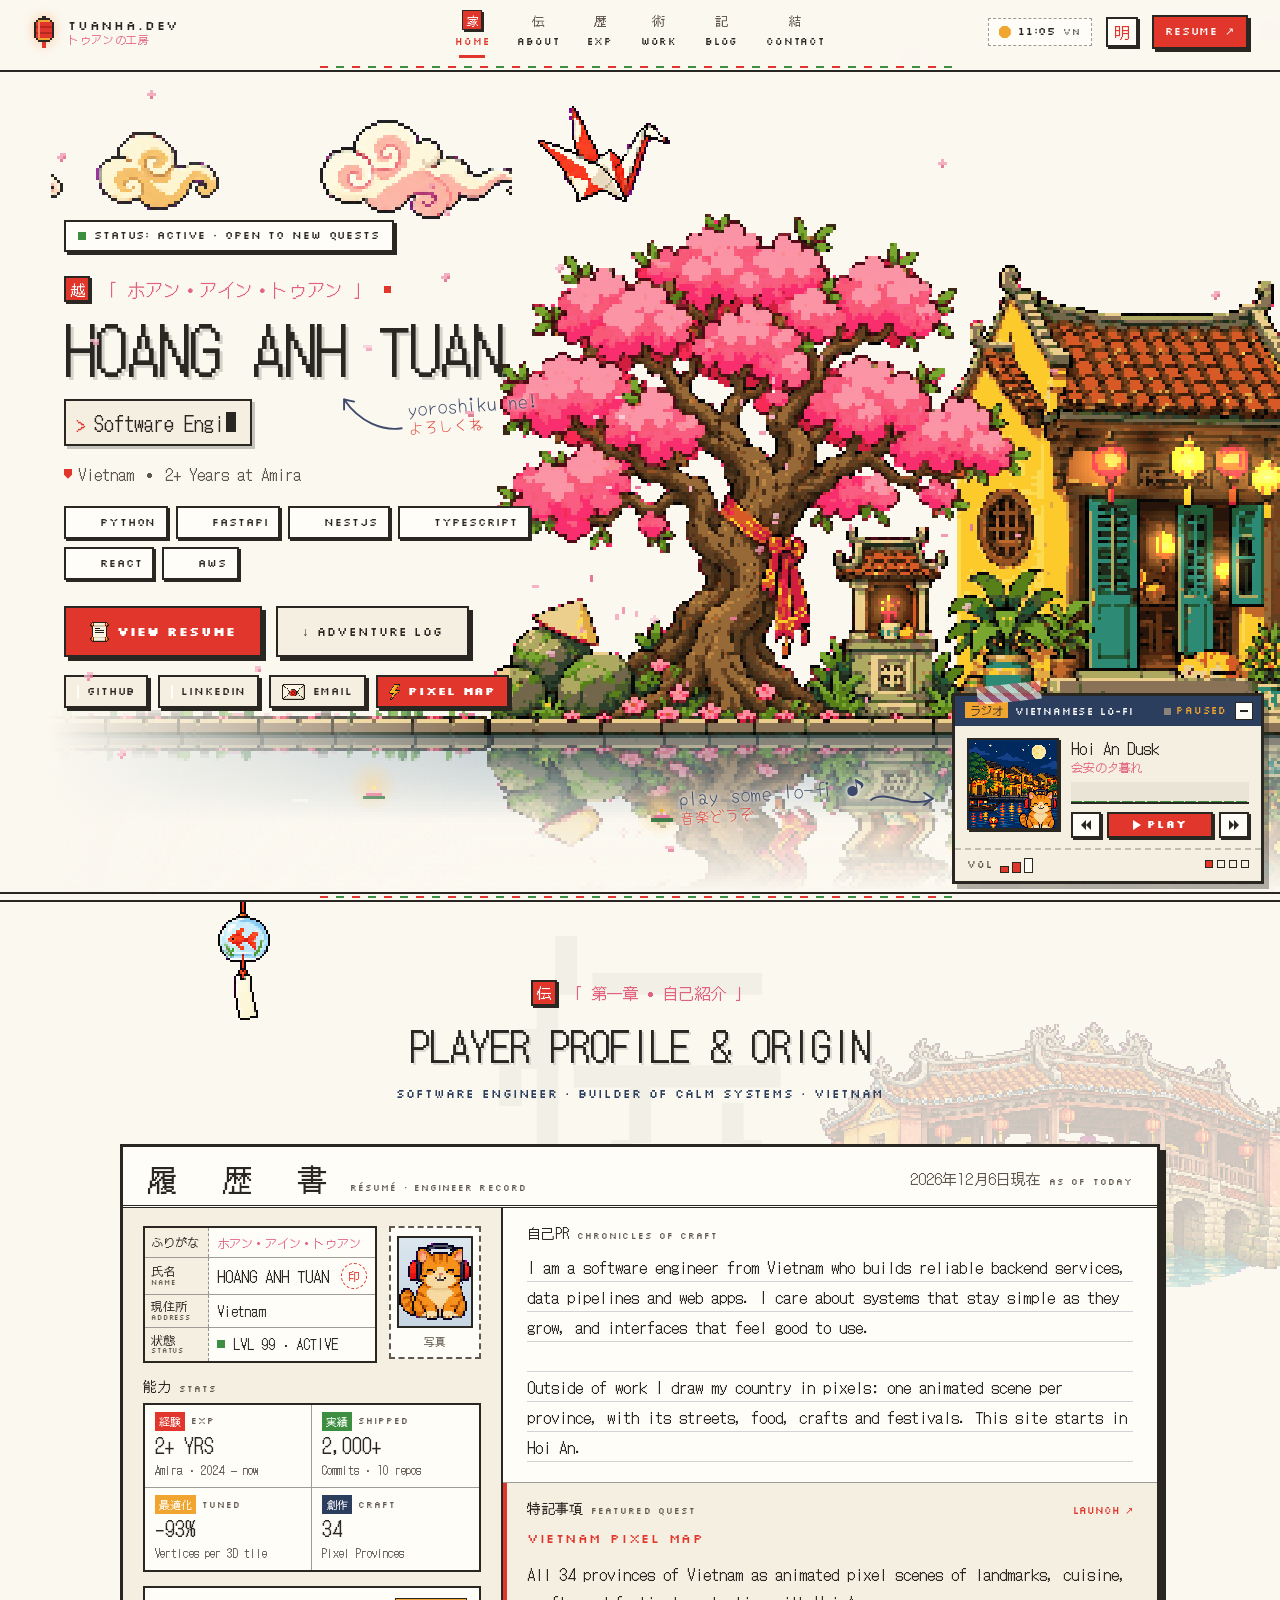
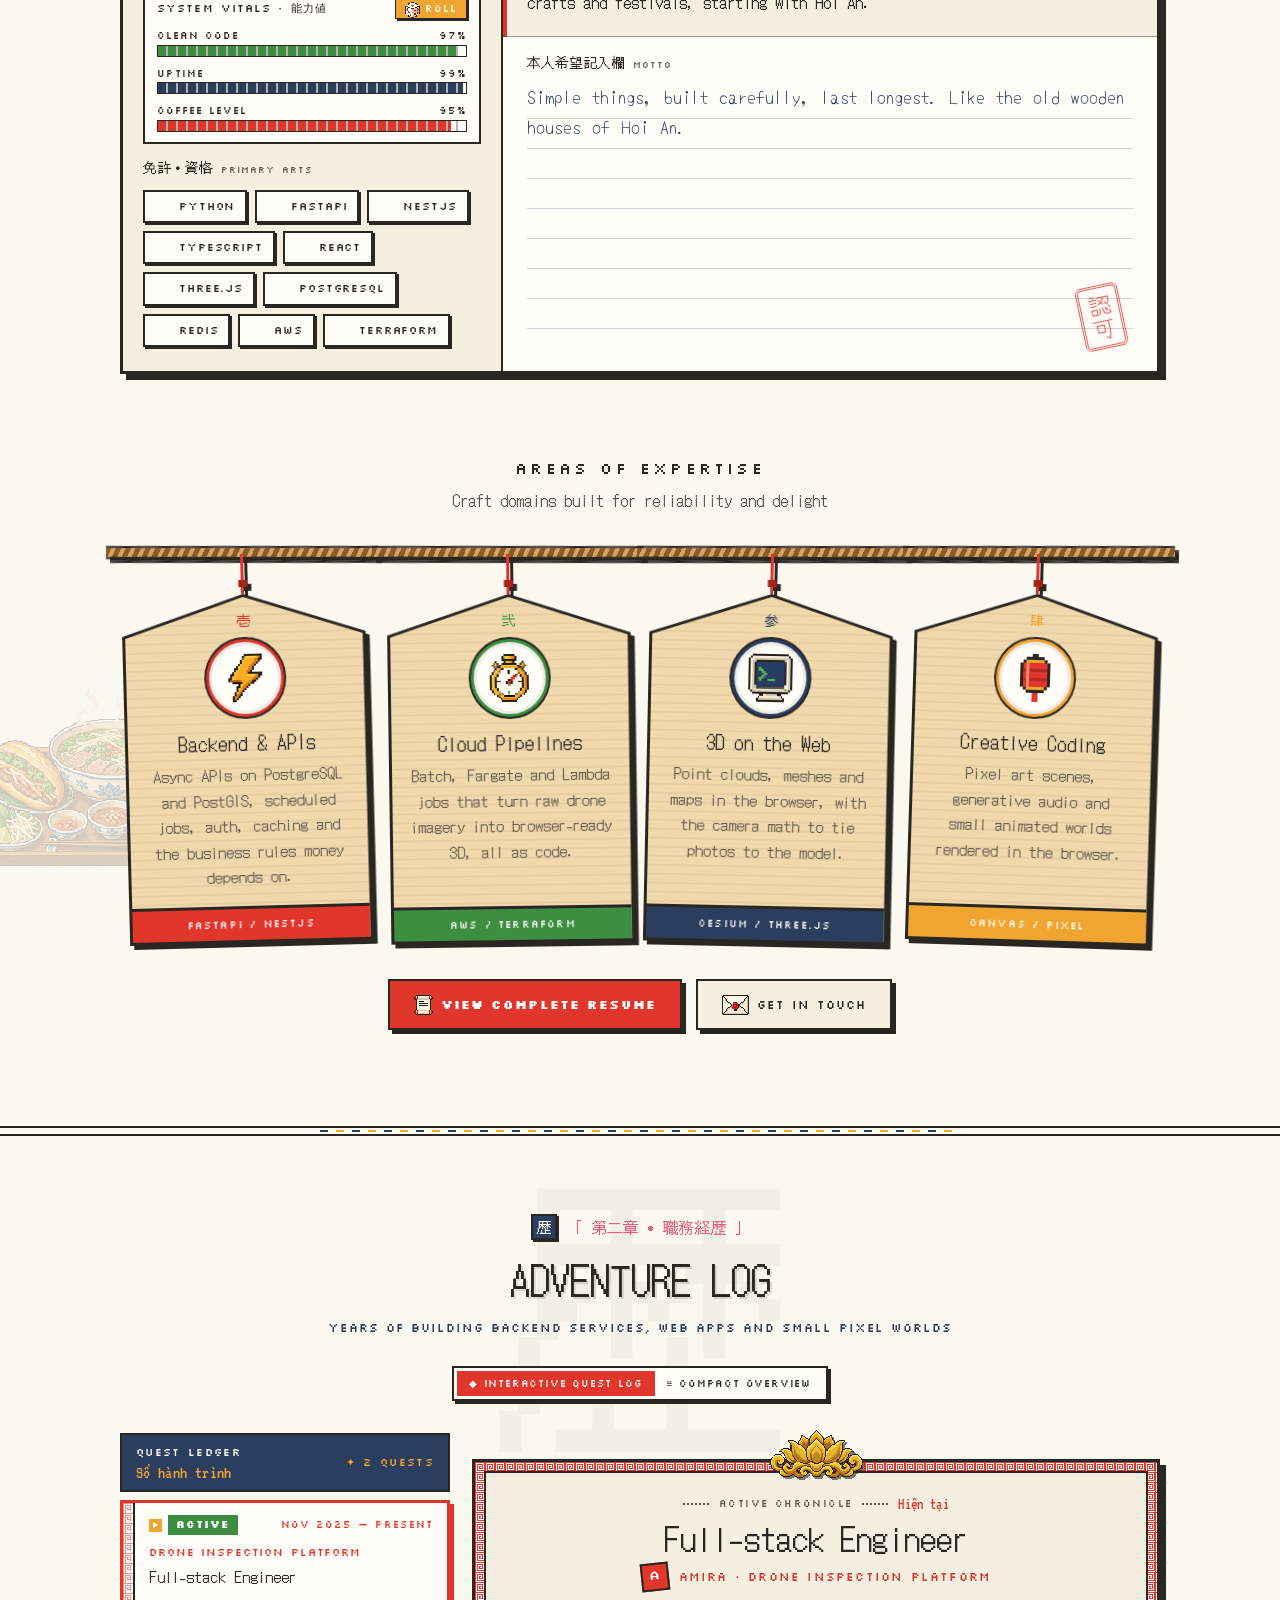
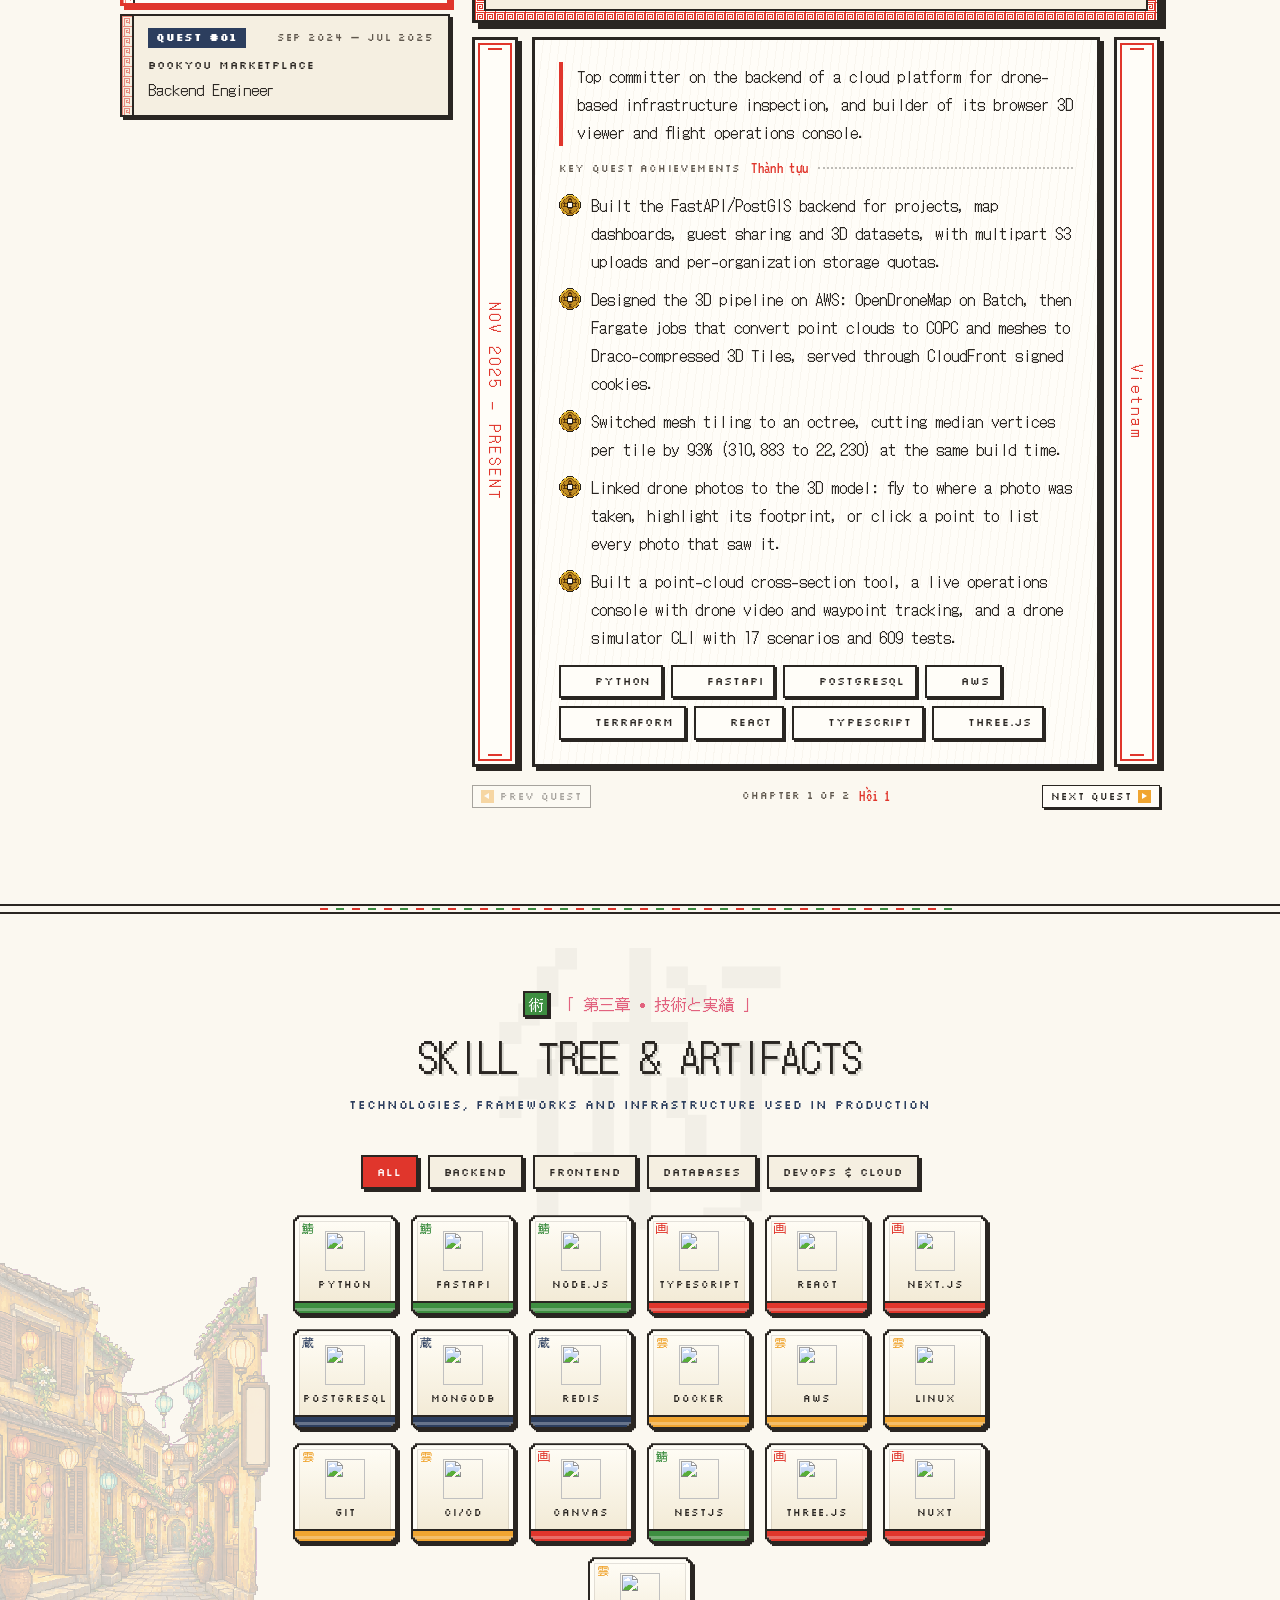
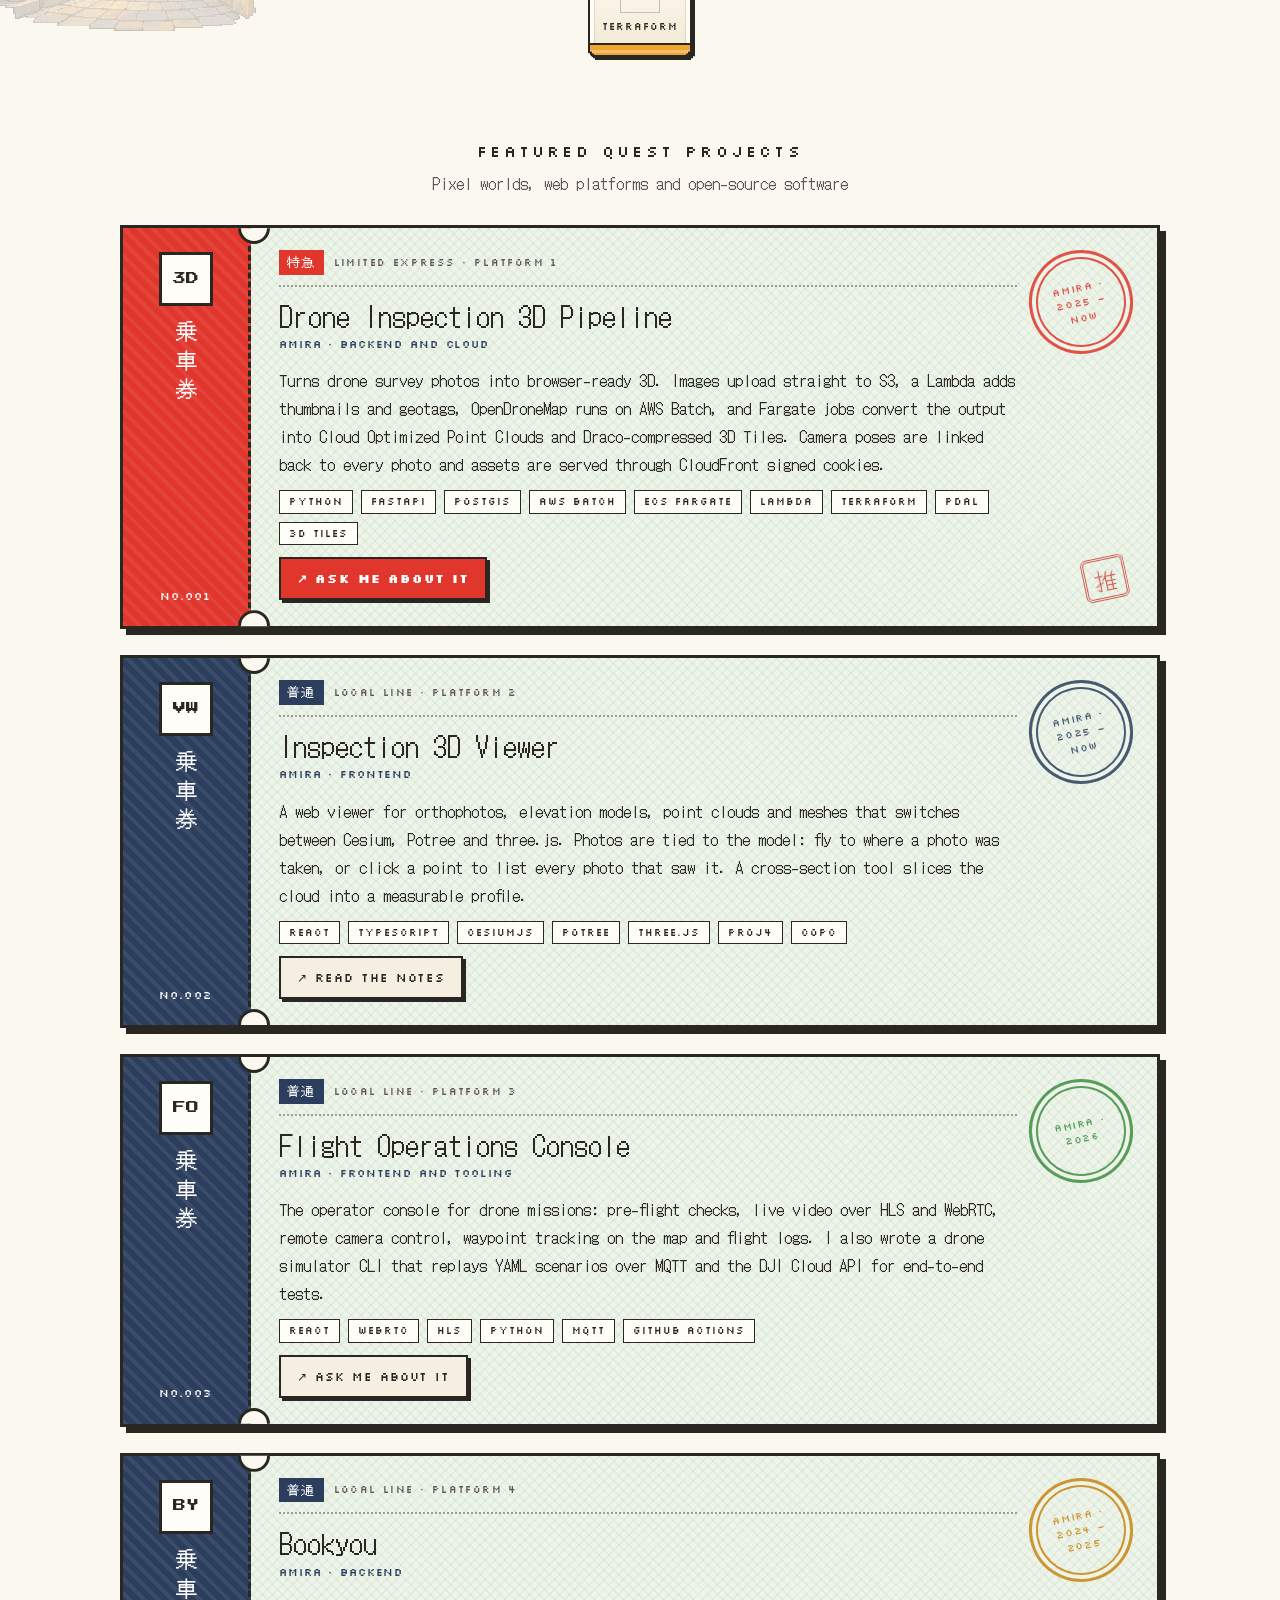
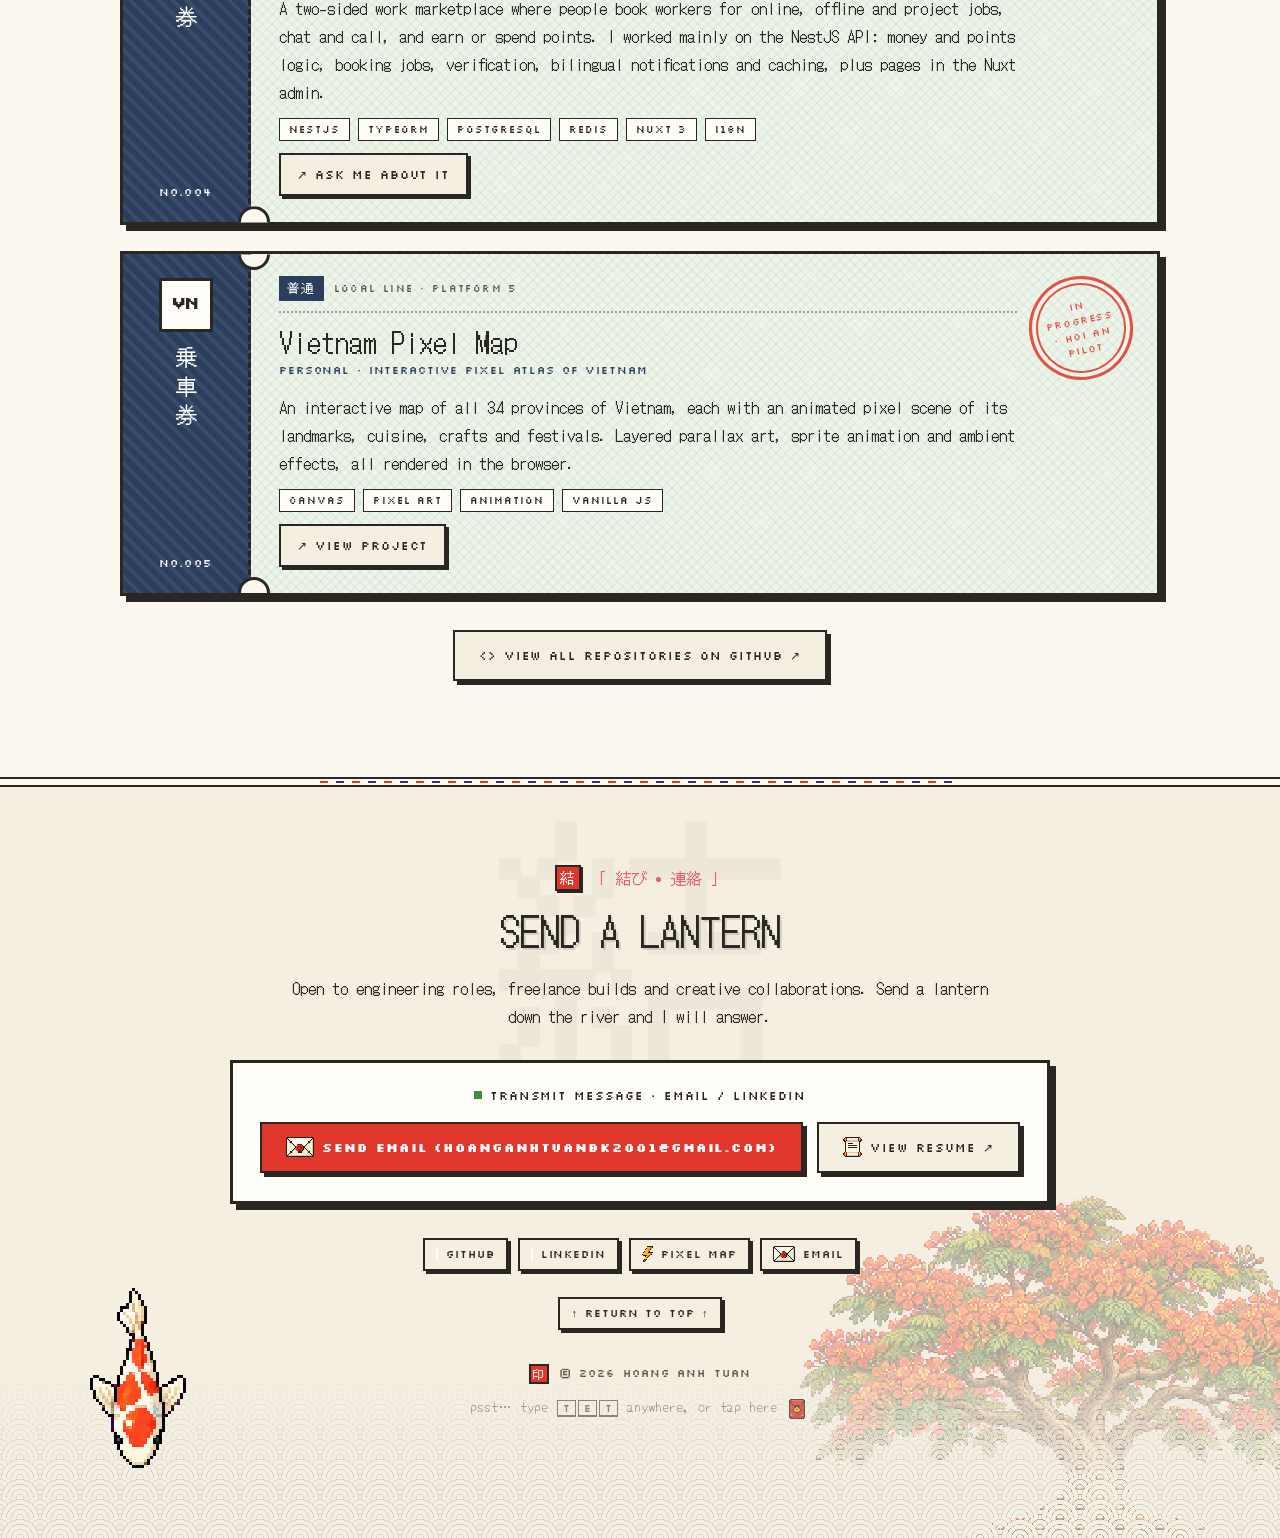
==== commit 91421b84: "feat: add shared navbar with clock, theme toggle, and mobile menu - Implemented a new navbar in nav." ====
--- a/index.html
+++ b/index.html
@@ -55,25 +55,7 @@
     </div>
     <canvas id="petals" aria-hidden="true"></canvas>
 
-    <header class="nav" data-nav>
-      <a class="nav__logo" href="#top" aria-label="Back to top">
-        <img class="nav__mark" src="assets/favicon.svg" width="24" height="32" alt="" />
-        <span class="nav__brand"><span data-domain></span><span class="nav__tag">トゥアンの工房</span></span>
-      </a>
-      <nav class="nav__links" id="nav-links" aria-label="Primary">
-        <a href="#top"><span class="nav__kanji" aria-hidden="true">家</span>Home</a>
-        <a href="#about"><span class="nav__kanji" aria-hidden="true">伝</span>About</a>
-        <a href="#exp"><span class="nav__kanji" aria-hidden="true">歴</span>Exp</a>
-        <a href="#work"><span class="nav__kanji" aria-hidden="true">術</span>Work</a>
-        <a href="#contact"><span class="nav__kanji" aria-hidden="true">結</span>Contact</a>
-      </nav>
-      <div class="nav__right">
-        <button type="button" class="nav__clock" data-sky-toggle title="Local time in Vietnam · click to switch day and night"><span class="nav__sky" data-sky aria-hidden="true"></span><span data-clock>--:--</span><small>VN</small><span class="sr-only" data-sky-label>Switch to night</span></button>
-        <button type="button" class="nav__theme" data-theme-toggle aria-pressed="false" title="Light or dark theme"><span aria-hidden="true" data-theme-glyph>明</span><span class="sr-only">Dark mode</span></button>
-        <a class="btn btn--red btn--sm nav__resume" href="#contact">Resume ↗</a>
-        <button type="button" class="nav__menu" data-menu aria-expanded="false" aria-controls="nav-links" aria-label="Open menu"><i></i><i></i><i></i></button>
-      </div>
-    </header>
+    <header class="nav" data-nav></header>
 
     <main id="top" tabindex="-1">
       <section class="hero">
--- a/styles.css
+++ b/styles.css
@@ -3185,3 +3185,566 @@
     stroke-dashoffset: 0;
   }
 }
+
+/* ---------- blog ---------- */
+
+/* Vietnamese text needs diacritics, which the pixel fonts lack: Be Vietnam Pro for reading,
+   VT323 (which has them) for display type. */
+[lang='vi'] {
+  --font-body: 'Be Vietnam Pro', 'VT323', sans-serif;
+  --font-display: 'VT323', monospace;
+  /* font-family inherits as a computed value, so set it again where the language changes. */
+  font-family: var(--font-body);
+}
+
+[lang='vi'] :is(h1, h2, h3, h4) {
+  font-family: var(--font-display);
+}
+
+[lang='vi'] .entry__title {
+  font-size: 30px;
+  line-height: 1.1;
+}
+
+[lang='vi'] .post__title {
+  font-size: 48px;
+  line-height: 1.05;
+}
+
+[lang='vi'] .post__body h2 {
+  font-family: var(--font-display);
+  font-size: 32px;
+}
+
+[lang='vi'] .post__body h3 {
+  font-family: var(--font-display);
+  font-size: 25px;
+}
+
+.entry__lang {
+  margin-left: 10px;
+  padding: 0 6px;
+  font-family: 'Be Vietnam Pro', sans-serif;
+  font-size: 11px;
+  font-weight: 600;
+  color: #fff;
+  background: var(--red);
+}
+
+.blog main {
+  min-height: calc(100vh - 140px);
+}
+
+.blog-index {
+  padding-bottom: 96px;
+}
+
+.entries {
+  display: grid;
+  gap: 22px;
+  max-width: 860px;
+  margin: 0 auto;
+  padding: 0;
+  list-style: none;
+}
+
+.entry {
+  position: relative;
+  display: grid;
+  grid-template-columns: 92px 1fr;
+  gap: 22px;
+  padding: 20px 24px 20px 20px;
+  background: var(--white);
+  border: 3px solid var(--ink);
+  box-shadow: 6px 6px 0 var(--drop);
+  transition: transform 0.1s steps(2);
+}
+
+.entry:not(.entry--soon):hover {
+  transform: translate(-2px, -2px);
+}
+
+/* A tear-off calendar page (日めくり): red month band, big day, small year. */
+.himekuri {
+  display: grid;
+  align-self: start;
+  justify-items: center;
+  overflow: hidden;
+  text-align: center;
+  background: var(--panel);
+  border: 2px solid var(--ink);
+  box-shadow: 3px 3px 0 var(--drop);
+}
+
+.himekuri__month {
+  width: 100%;
+  padding: 3px 0;
+  font-family: var(--font-label);
+  font-size: 11px;
+  letter-spacing: 0.14em;
+  color: #fff;
+  background: var(--red);
+  border-bottom: 2px dashed rgb(var(--ink-rgb) / 0.4);
+}
+
+.himekuri__day {
+  padding-top: 6px;
+  font-family: var(--font-display);
+  font-size: 34px;
+  line-height: 1;
+}
+
+.himekuri__year {
+  padding: 4px 0 8px;
+  font-family: var(--font-label);
+  font-size: 9px;
+  letter-spacing: 0.12em;
+  color: var(--ink-soft);
+}
+
+.himekuri--blank .himekuri__month {
+  background: var(--ink-soft);
+}
+
+.himekuri--blank .himekuri__day {
+  padding-bottom: 14px;
+  color: var(--ink-soft);
+}
+
+.entry__body {
+  display: grid;
+  gap: 8px;
+  justify-items: start;
+}
+
+.entry__ja {
+  font-size: 13px;
+  color: var(--pink);
+}
+
+.entry__title {
+  font-size: 24px;
+  line-height: 1.25;
+}
+
+.entry__title a {
+  text-decoration: none;
+  background: linear-gradient(var(--red), var(--red)) 0 100% / 0 3px no-repeat;
+  transition: background-size 0.25s steps(5);
+}
+
+.entry__title a:hover {
+  background-size: 100% 3px;
+}
+
+/* The whole card is the link target. */
+.entry__title a::after {
+  content: '';
+  position: absolute;
+  inset: 0;
+}
+
+.entry__summary {
+  font-size: 15px;
+  color: var(--ink-soft);
+}
+
+.entry__meta {
+  display: flex;
+  flex-wrap: wrap;
+  align-items: center;
+  gap: 10px 16px;
+}
+
+.entry__time {
+  font-family: var(--font-label);
+  font-size: 10px;
+  letter-spacing: 0.1em;
+  text-transform: uppercase;
+  color: var(--red);
+}
+
+.entry--soon {
+  background: var(--panel);
+  box-shadow: 4px 4px 0 rgb(var(--ink-rgb) / 0.25);
+  border-style: dashed;
+}
+
+.entry--soon .entry__body {
+  padding-right: 110px;
+  opacity: 0.6;
+}
+
+.entry__stamp {
+  position: absolute;
+  top: 16px;
+  right: 18px;
+  display: grid;
+  justify-items: center;
+  padding: 6px 10px;
+  font-size: 18px;
+  line-height: 1.1;
+  color: var(--red);
+  border: 2px solid currentColor;
+  transform: rotate(8deg);
+  opacity: 0.8;
+}
+
+.entry__stamp small {
+  font-family: var(--font-label);
+  font-size: 7px;
+  letter-spacing: 0.12em;
+  text-transform: uppercase;
+}
+
+/* A single post: a readable column of paper with pixel-styled headings, code and figures. */
+.post {
+  max-width: 760px;
+  margin: 0 auto;
+  padding: 48px 24px 96px;
+}
+
+.post__head {
+  display: grid;
+  gap: 10px;
+  padding-bottom: 22px;
+  margin-bottom: 30px;
+  border-bottom: 3px double var(--ink);
+}
+
+.post__back {
+  justify-self: start;
+  font-family: var(--font-label);
+  font-size: 10px;
+  letter-spacing: 0.1em;
+  text-transform: uppercase;
+  color: var(--ink-soft);
+  text-decoration: none;
+}
+
+.post__back:hover {
+  color: var(--red);
+}
+
+.post__title {
+  font-family: var(--font-display);
+  font-size: 38px;
+  line-height: 1.2;
+}
+
+.post__meta {
+  font-family: var(--font-label);
+  font-size: 11px;
+  letter-spacing: 0.1em;
+  text-transform: uppercase;
+  color: var(--ink-soft);
+}
+
+.post__body {
+  font-size: 17px;
+  line-height: 1.85;
+}
+
+.post__body > * + * {
+  margin-top: 18px;
+}
+
+.post__lead {
+  font-size: 19px;
+  color: var(--ink-soft);
+}
+
+.post__body h2 {
+  display: flex;
+  align-items: center;
+  gap: 12px;
+  margin-top: 46px;
+  font-size: 26px;
+  line-height: 1.3;
+}
+
+.post__body h2::before {
+  content: '';
+  flex: none;
+  width: 12px;
+  height: 12px;
+  background: var(--red);
+  box-shadow: 3px 3px 0 var(--drop);
+}
+
+.post__body h3 {
+  margin-top: 32px;
+  font-size: 20px;
+  color: var(--navy);
+}
+
+.post__body a {
+  color: var(--red);
+}
+
+.post__body ul,
+.post__body ol {
+  padding-left: 26px;
+}
+
+.post__body li + li {
+  margin-top: 6px;
+}
+
+.post__body code {
+  padding: 1px 5px;
+  font-family: 'VT323', monospace;
+  font-size: 1.15em;
+  background: var(--panel);
+  border: 1px solid rgb(var(--ink-rgb) / 0.2);
+}
+
+.post__body pre {
+  overflow-x: auto;
+  padding: 16px 18px;
+  line-height: 1.45;
+  color: #e9e3d2;
+  background: #1d1f2e;
+  border: 3px solid var(--ink);
+  box-shadow: 5px 5px 0 var(--drop);
+}
+
+.post__body pre code {
+  padding: 0;
+  font-size: 19px;
+  color: inherit;
+  background: none;
+  border: 0;
+}
+
+.post__body blockquote {
+  margin-inline: 0;
+  padding: 8px 18px;
+  font-family: 'Yomogi', var(--font-body);
+  color: var(--navy);
+  border-left: 4px solid var(--navy);
+}
+
+.post__body figure {
+  margin-inline: 0;
+  padding: 16px;
+  background: var(--white);
+  border: 2px solid var(--ink);
+  box-shadow: 4px 4px 0 var(--drop);
+}
+
+.post__body figure svg {
+  display: block;
+  max-width: 100%;
+  height: auto;
+}
+
+.post__body figcaption {
+  margin-top: 10px;
+  font-size: 14px;
+  color: var(--ink-soft);
+  text-align: center;
+}
+
+.post__body table {
+  width: 100%;
+  font-size: 15px;
+  border-collapse: collapse;
+  background: var(--white);
+  border: 2px solid var(--ink);
+}
+
+.post__body th,
+.post__body td {
+  padding: 7px 10px;
+  text-align: left;
+  border: 1px solid rgb(var(--ink-rgb) / 0.35);
+}
+
+.post__body th {
+  font-family: var(--font-label);
+  font-size: 11px;
+  letter-spacing: 0.08em;
+  text-transform: uppercase;
+  background: var(--panel);
+}
+
+.post__body .table-scroll {
+  overflow-x: auto;
+}
+
+.callout {
+  position: relative;
+  padding: 14px 18px 14px 56px;
+  font-size: 16px;
+  background: var(--panel);
+  border: 2px solid var(--ink);
+  border-left: 6px solid var(--gold);
+}
+
+.callout::before {
+  content: '注';
+  position: absolute;
+  top: 14px;
+  left: 14px;
+  display: grid;
+  place-items: center;
+  width: 28px;
+  height: 28px;
+  font-size: 16px;
+  color: #fff;
+  background: var(--gold);
+  border: 2px solid var(--ink);
+}
+
+.post__foot {
+  display: grid;
+  gap: 24px;
+  margin-top: 56px;
+  padding-top: 24px;
+  border-top: 3px double var(--ink);
+}
+
+.post__author {
+  display: flex;
+  align-items: center;
+  gap: 16px;
+  padding: 14px 18px;
+  font-size: 15px;
+  background: var(--panel);
+  border: 2px solid var(--ink);
+}
+
+.post__author img {
+  flex: none;
+  image-rendering: pixelated;
+}
+
+.pager {
+  display: grid;
+  grid-template-columns: 1fr 1fr;
+  gap: 16px;
+}
+
+.pager__link {
+  display: grid;
+  gap: 4px;
+  padding: 12px 14px;
+  font-size: 15px;
+  line-height: 1.4;
+  text-decoration: none;
+  background: var(--white);
+  border: 2px solid var(--ink);
+  box-shadow: 3px 3px 0 var(--drop);
+}
+
+.pager__link--older {
+  text-align: right;
+}
+
+.pager__link small {
+  font-family: var(--font-label);
+  font-size: 10px;
+  letter-spacing: 0.1em;
+  color: var(--red);
+}
+
+.pager__link:hover {
+  transform: translate(-1px, -1px);
+}
+
+.blog-foot {
+  padding: 24px 16px 40px;
+}
+
+.blog-foot a {
+  margin-left: 6px;
+  color: inherit;
+}
+
+@media (max-width: 600px) {
+  .entry {
+    grid-template-columns: 64px 1fr;
+    gap: 14px;
+    padding: 16px;
+  }
+
+  .himekuri__day {
+    font-size: 26px;
+  }
+
+  .entry__title {
+    font-size: 19px;
+  }
+
+  .entry__stamp {
+    top: auto;
+    bottom: 12px;
+  }
+
+  .entry--soon .entry__body {
+    padding-right: 0;
+    padding-bottom: 40px;
+  }
+
+  .post {
+    padding: 32px 16px 72px;
+  }
+
+  .post__title {
+    font-size: 28px;
+  }
+
+  .post__body {
+    font-size: 16px;
+  }
+
+  .pager {
+    grid-template-columns: 1fr;
+  }
+}
+
+/* Pixel-art illustrations, shipped at their native size and scaled up crisply, kept on their
+   cream paper in both themes. */
+.post__body figure.sketch,
+.post__cover {
+  padding: 10px 10px 12px;
+  background: #fbf8f0;
+  border: 2px solid var(--ink);
+  box-shadow: 5px 5px 0 var(--drop);
+}
+
+.post__body figure.sketch {
+  transform: rotate(-0.6deg);
+}
+
+.post__body figure.sketch:nth-of-type(even) {
+  transform: rotate(0.6deg);
+}
+
+.post__body figure.sketch img,
+.post__cover img,
+.entry__thumb {
+  display: block;
+  width: 100%;
+  height: auto;
+  image-rendering: pixelated;
+}
+
+.post__body figure.sketch figcaption {
+  font-family: 'Yomogi', var(--font-body);
+  color: #5f574d;
+}
+
+.post__cover {
+  margin: 0 0 30px;
+}
+
+.entry__thumb {
+  display: block;
+  width: 100%;
+  margin-bottom: 4px;
+  aspect-ratio: 16 / 7;
+  object-fit: cover;
+  border: 2px solid var(--ink);
+}
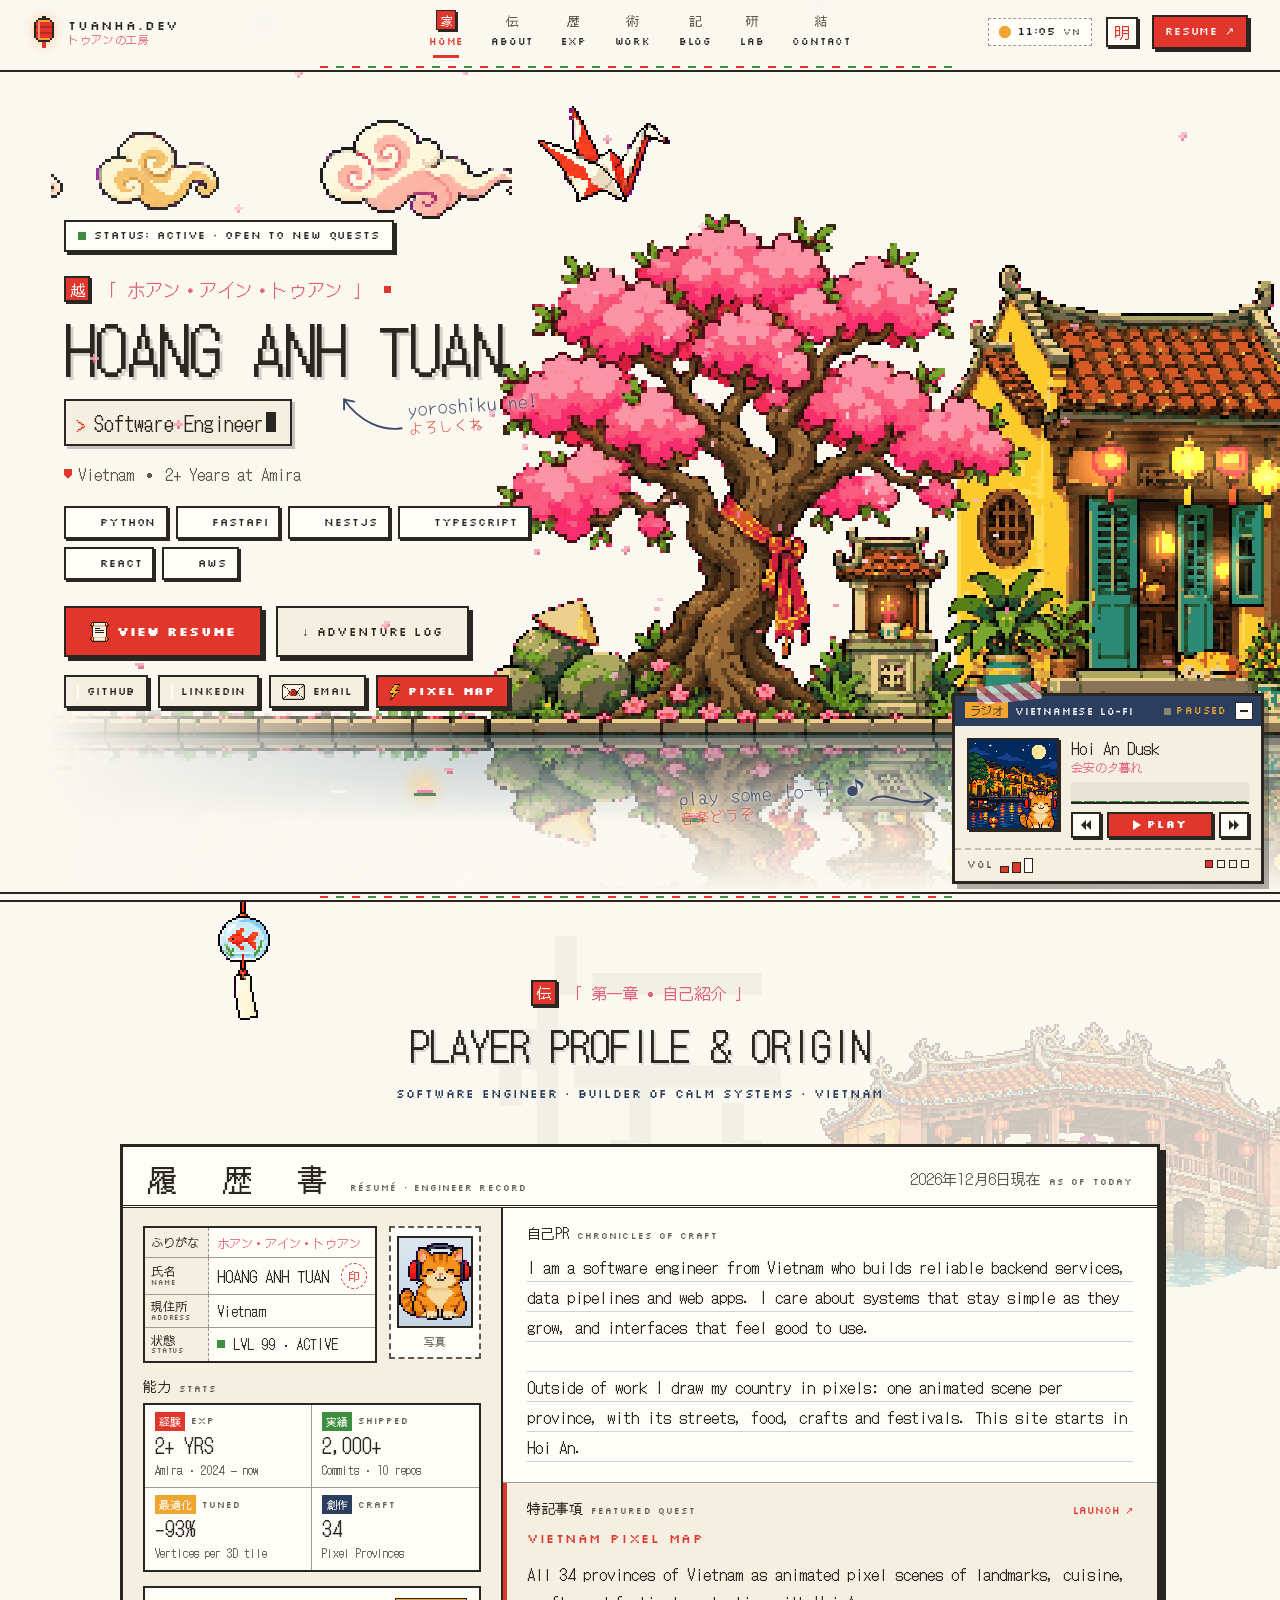
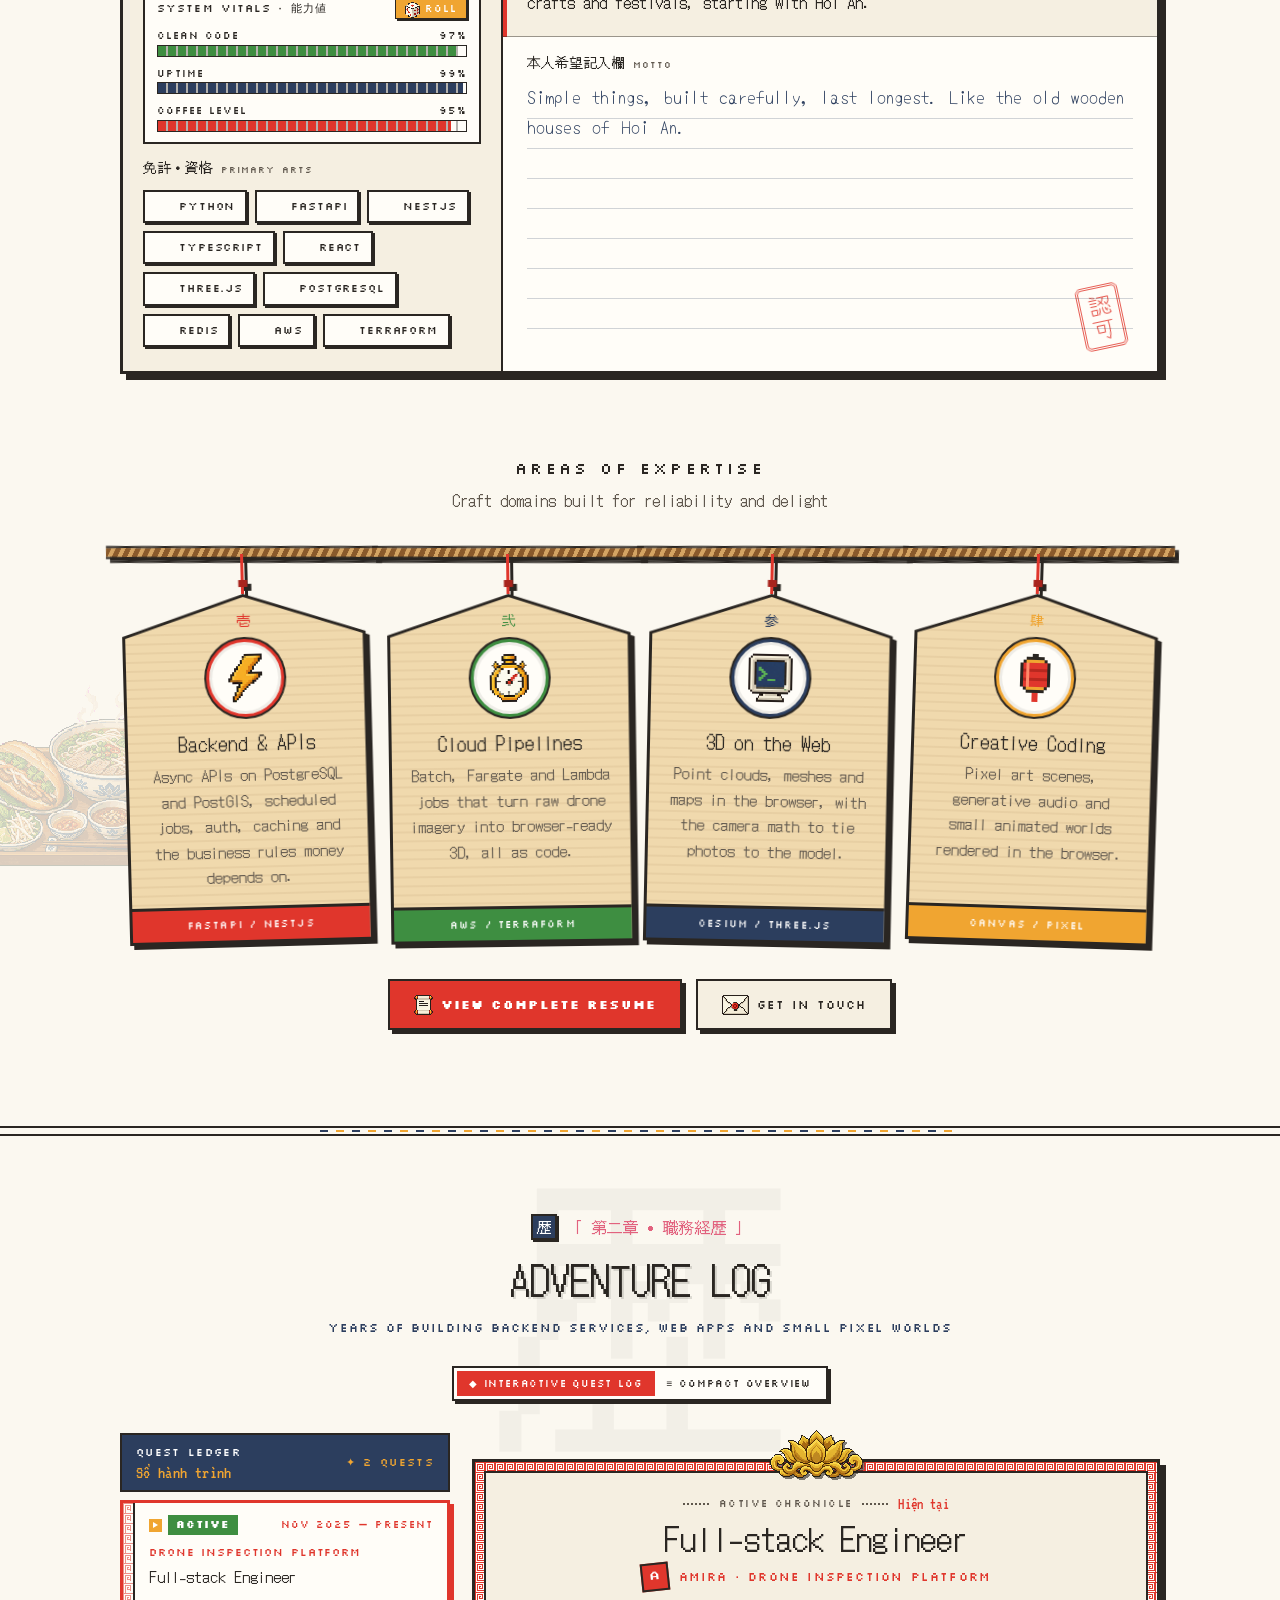
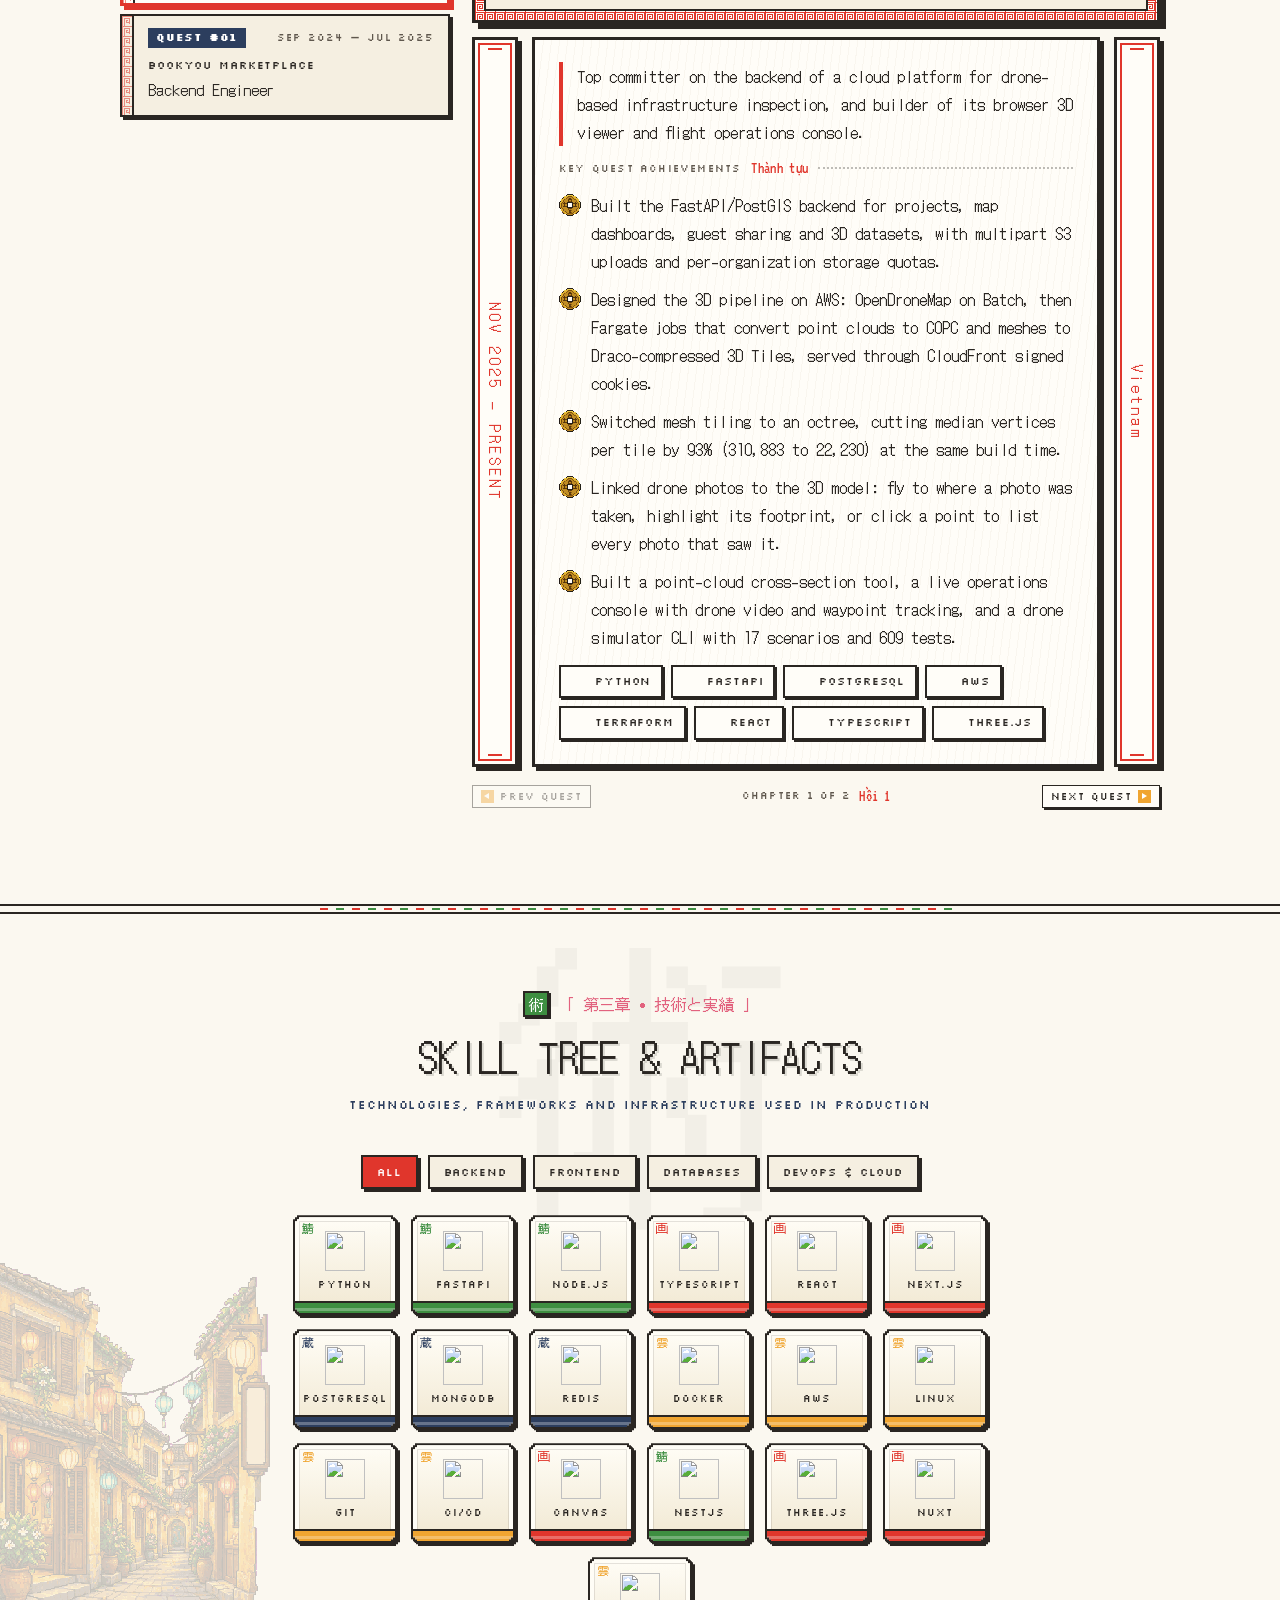
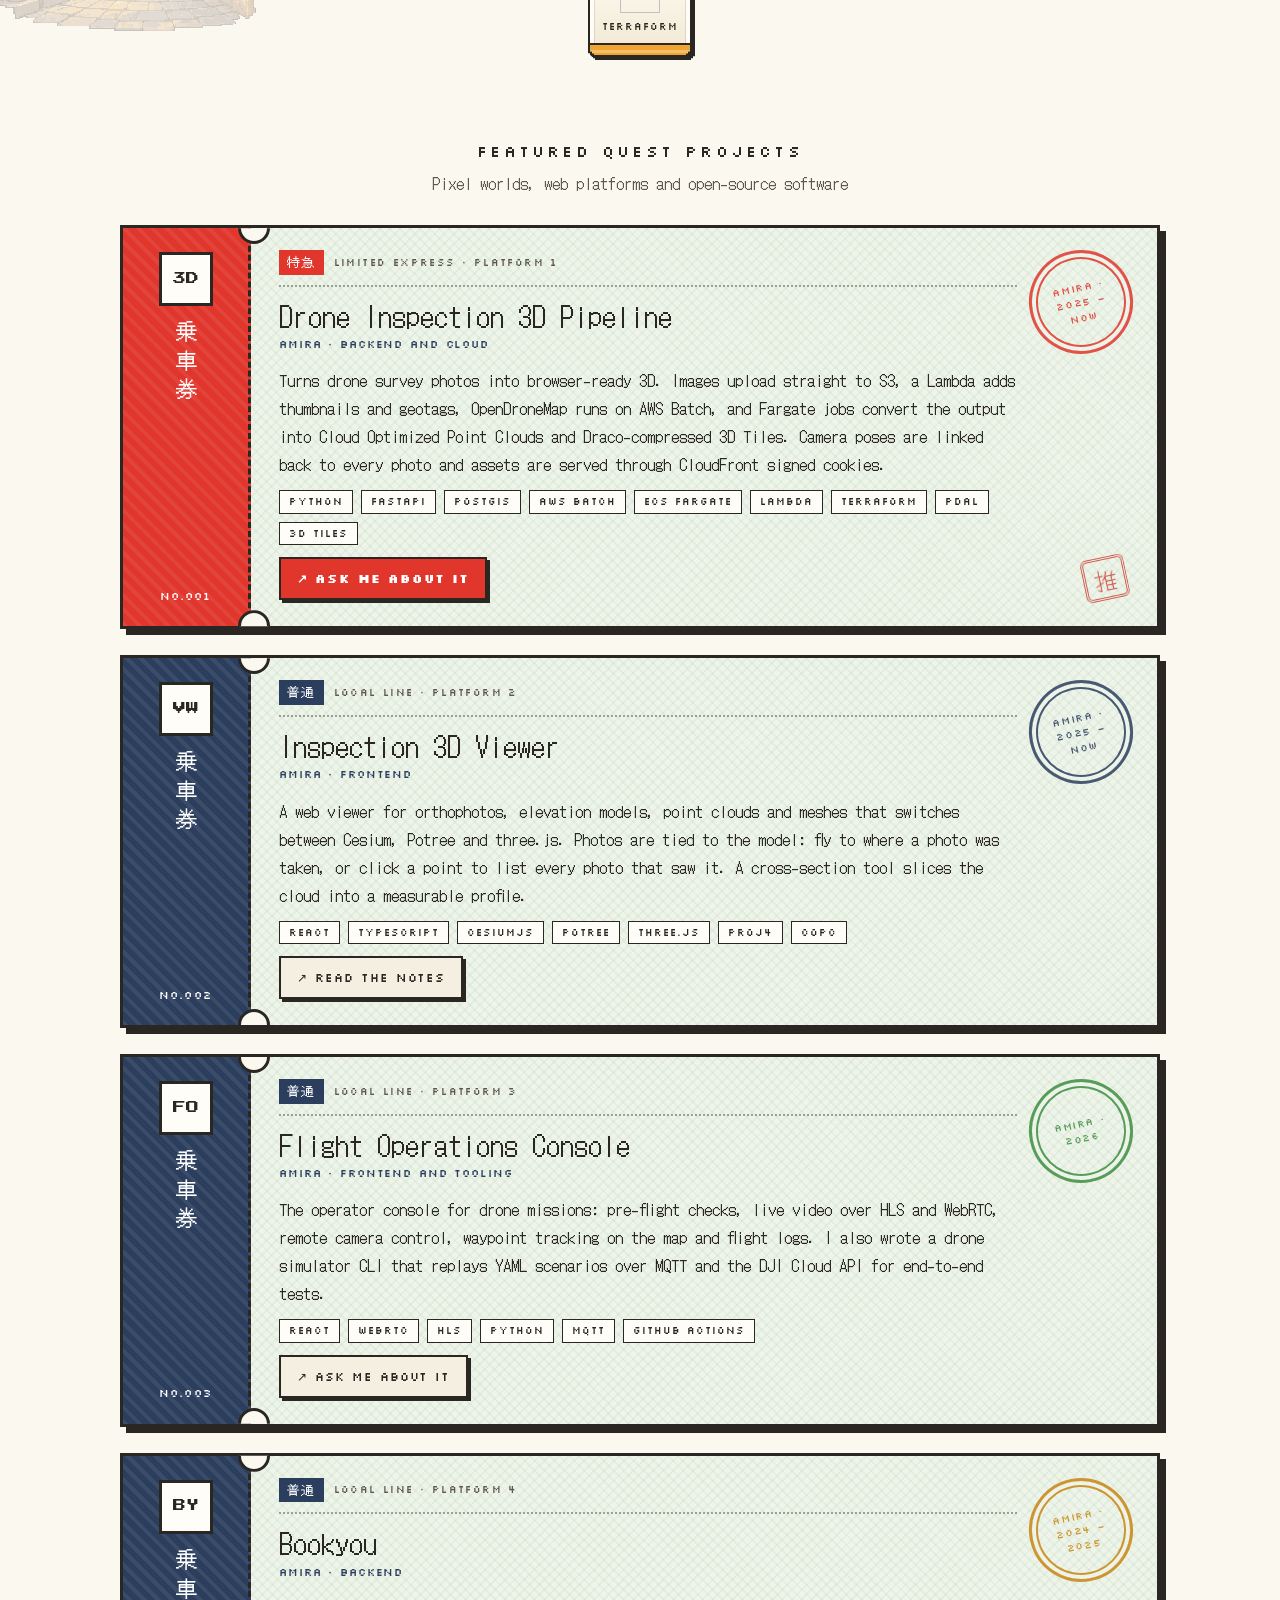
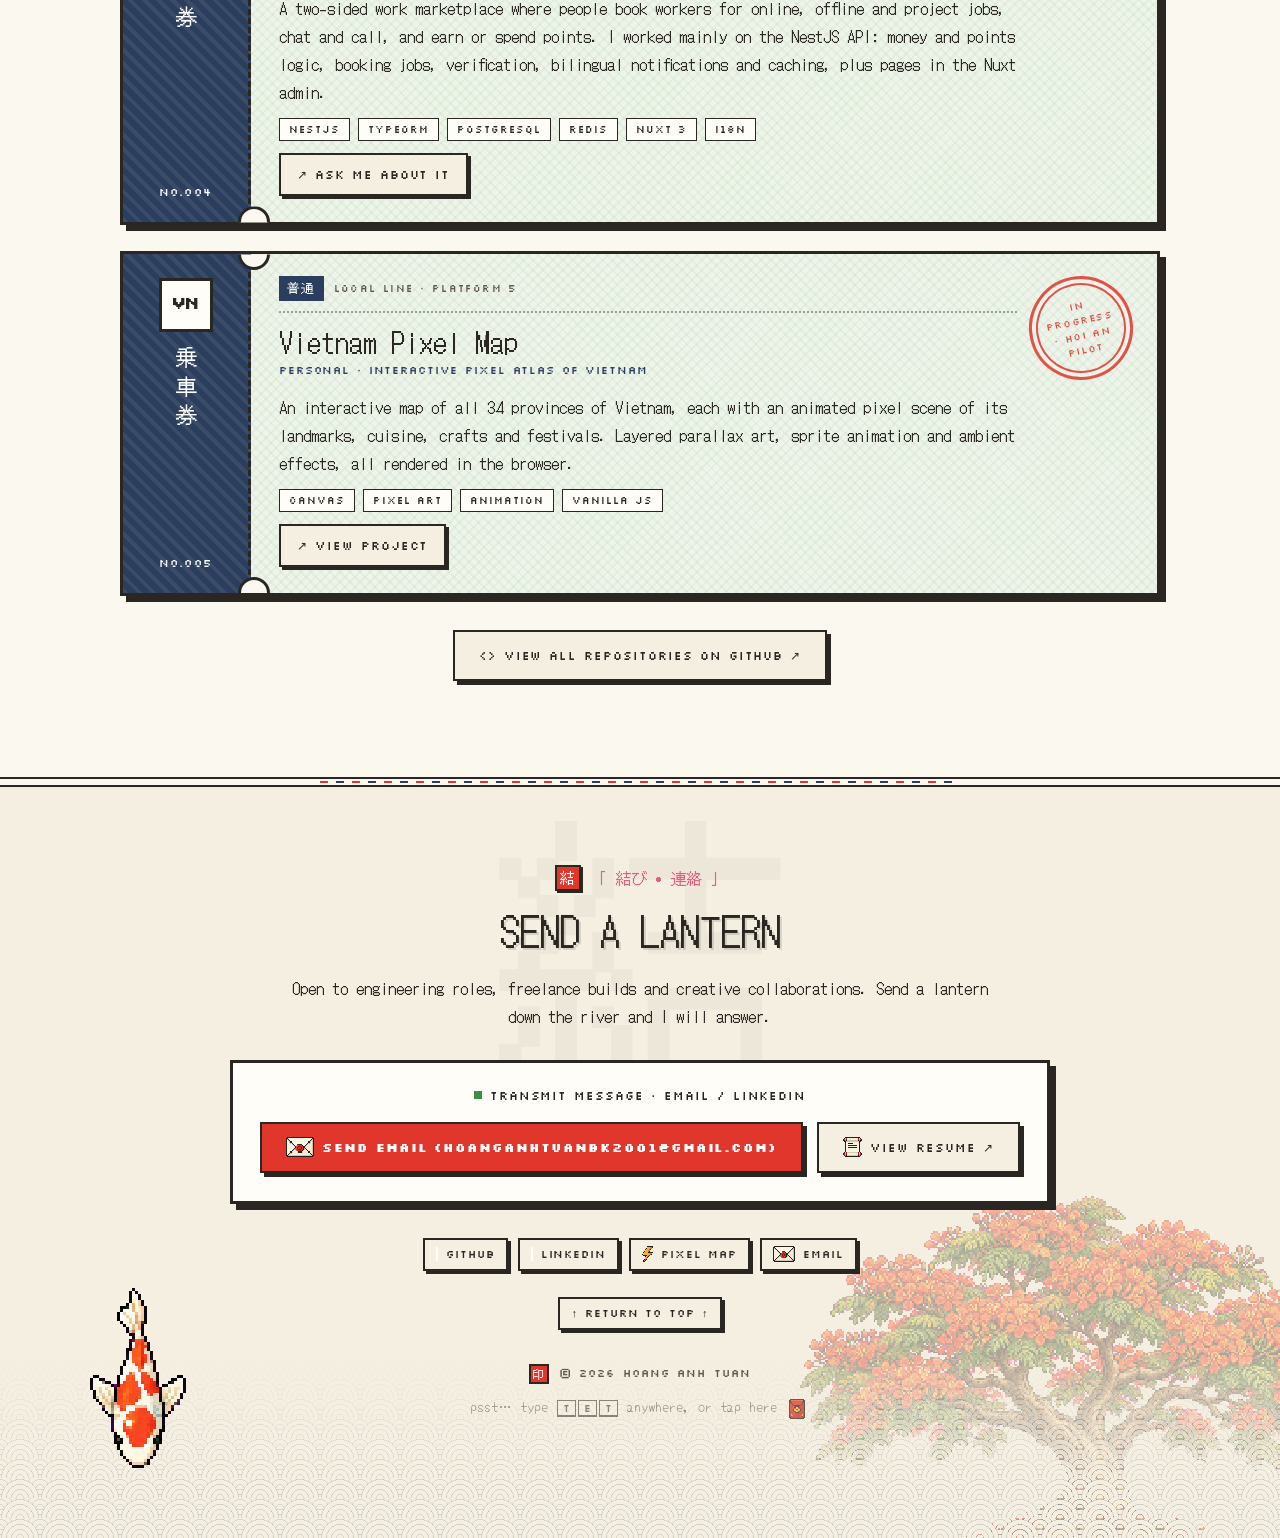
==== commit 5ef5e418: "perf: shrink home decorations to 64-colour palettes and lazy-load them" ====
--- a/index.html
+++ b/index.html
@@ -68,8 +68,8 @@
       <div class="divider divider--red-green" aria-hidden="true"></div>
 
       <section id="about" class="section" data-kanji="伝">
-        <img class="deco deco--bridge" src="assets/bridge.png" alt="" aria-hidden="true" />
-        <img class="deco deco--food" src="assets/food.png" alt="" aria-hidden="true" />
+        <img class="deco deco--bridge" src="assets/bridge.png" alt="" aria-hidden="true" loading="lazy" decoding="async" />
+        <img class="deco deco--food" src="assets/food.png" alt="" aria-hidden="true" loading="lazy" decoding="async" />
         <div class="wrap"></div>
       </section>
 
@@ -82,14 +82,14 @@
       <div class="divider divider--red-green" aria-hidden="true"></div>
 
       <section id="work" class="section" data-kanji="術">
-        <img class="deco deco--street" src="assets/street.png" alt="" aria-hidden="true" />
+        <img class="deco deco--street" src="assets/street.png" alt="" aria-hidden="true" loading="lazy" decoding="async" />
         <div class="wrap"></div>
       </section>
 
       <div class="divider divider--red-navy" aria-hidden="true"></div>
 
       <section id="contact" class="section section--contact" data-kanji="結">
-        <img class="deco deco--tree" src="assets/flametree.png" alt="" aria-hidden="true" />
+        <img class="deco deco--tree" src="assets/flametree.png" alt="" aria-hidden="true" loading="lazy" decoding="async" />
         <div class="wrap"></div>
       </section>
     </main>
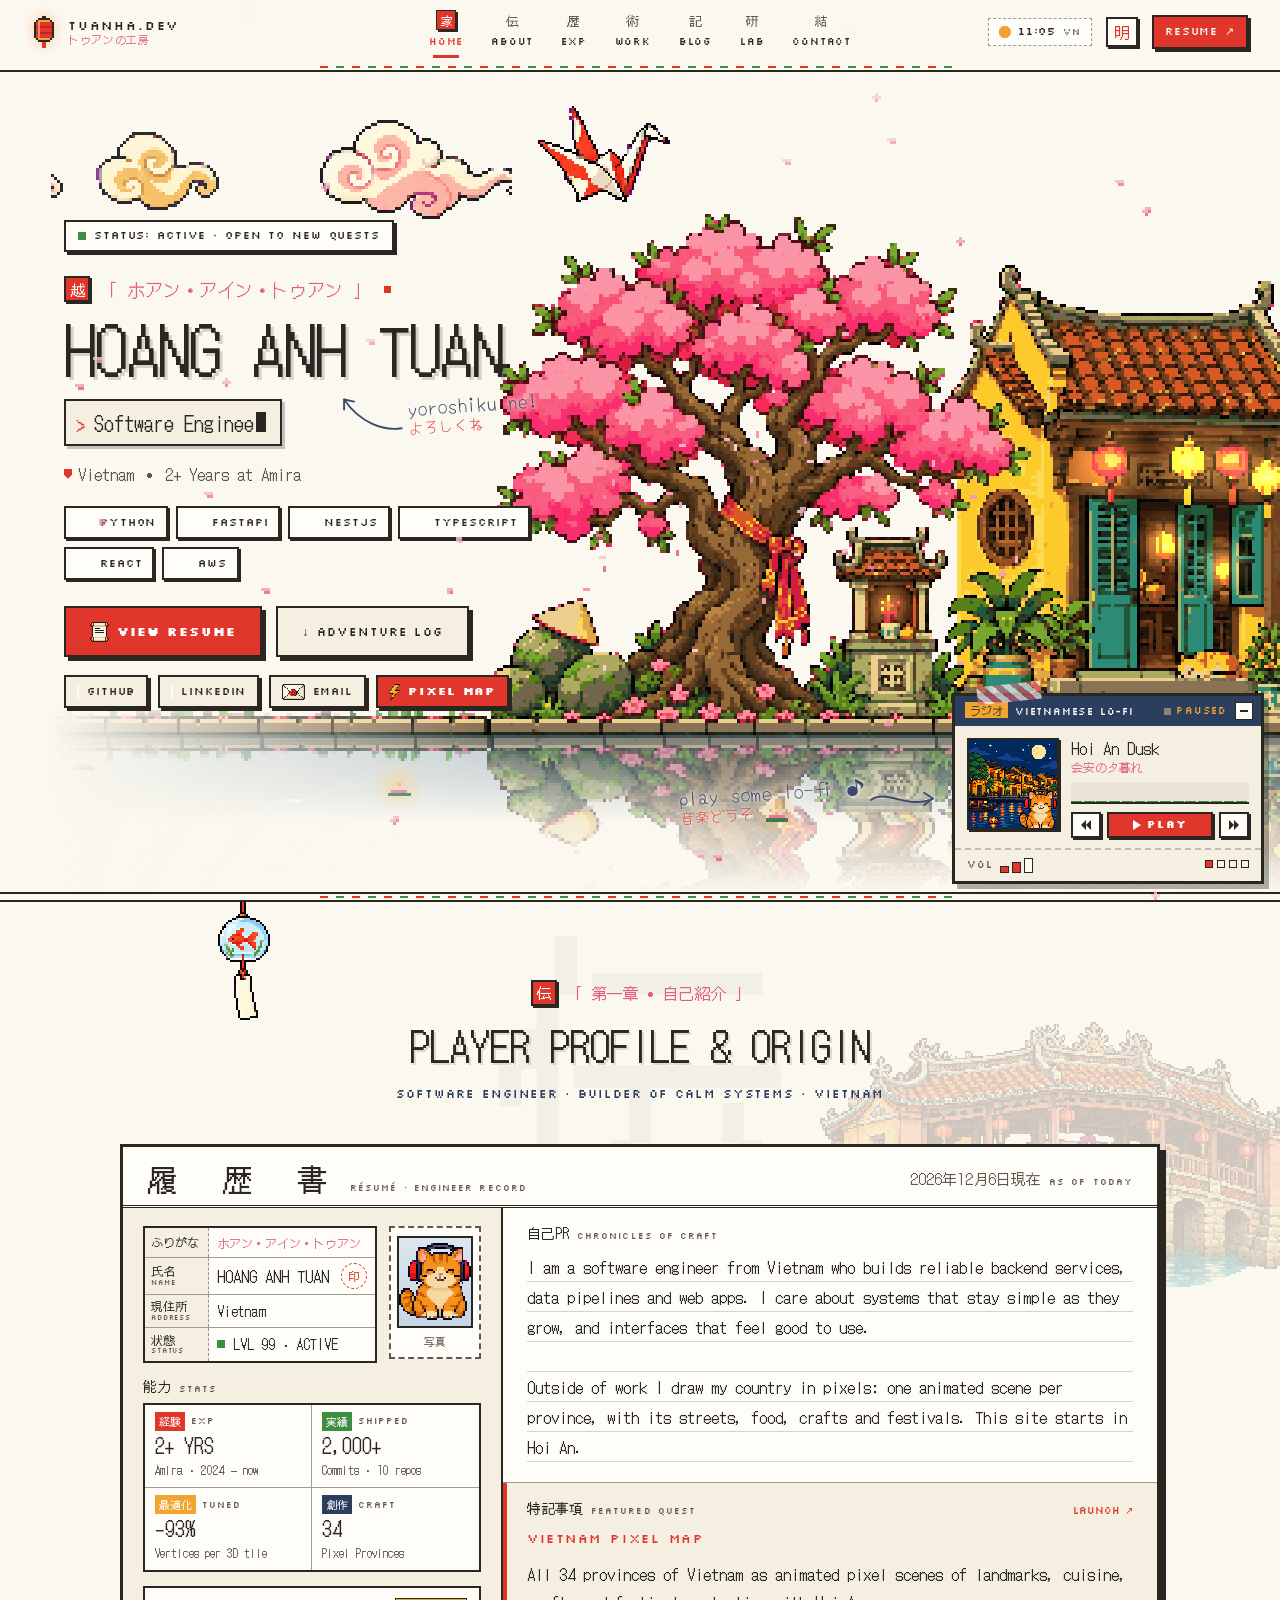
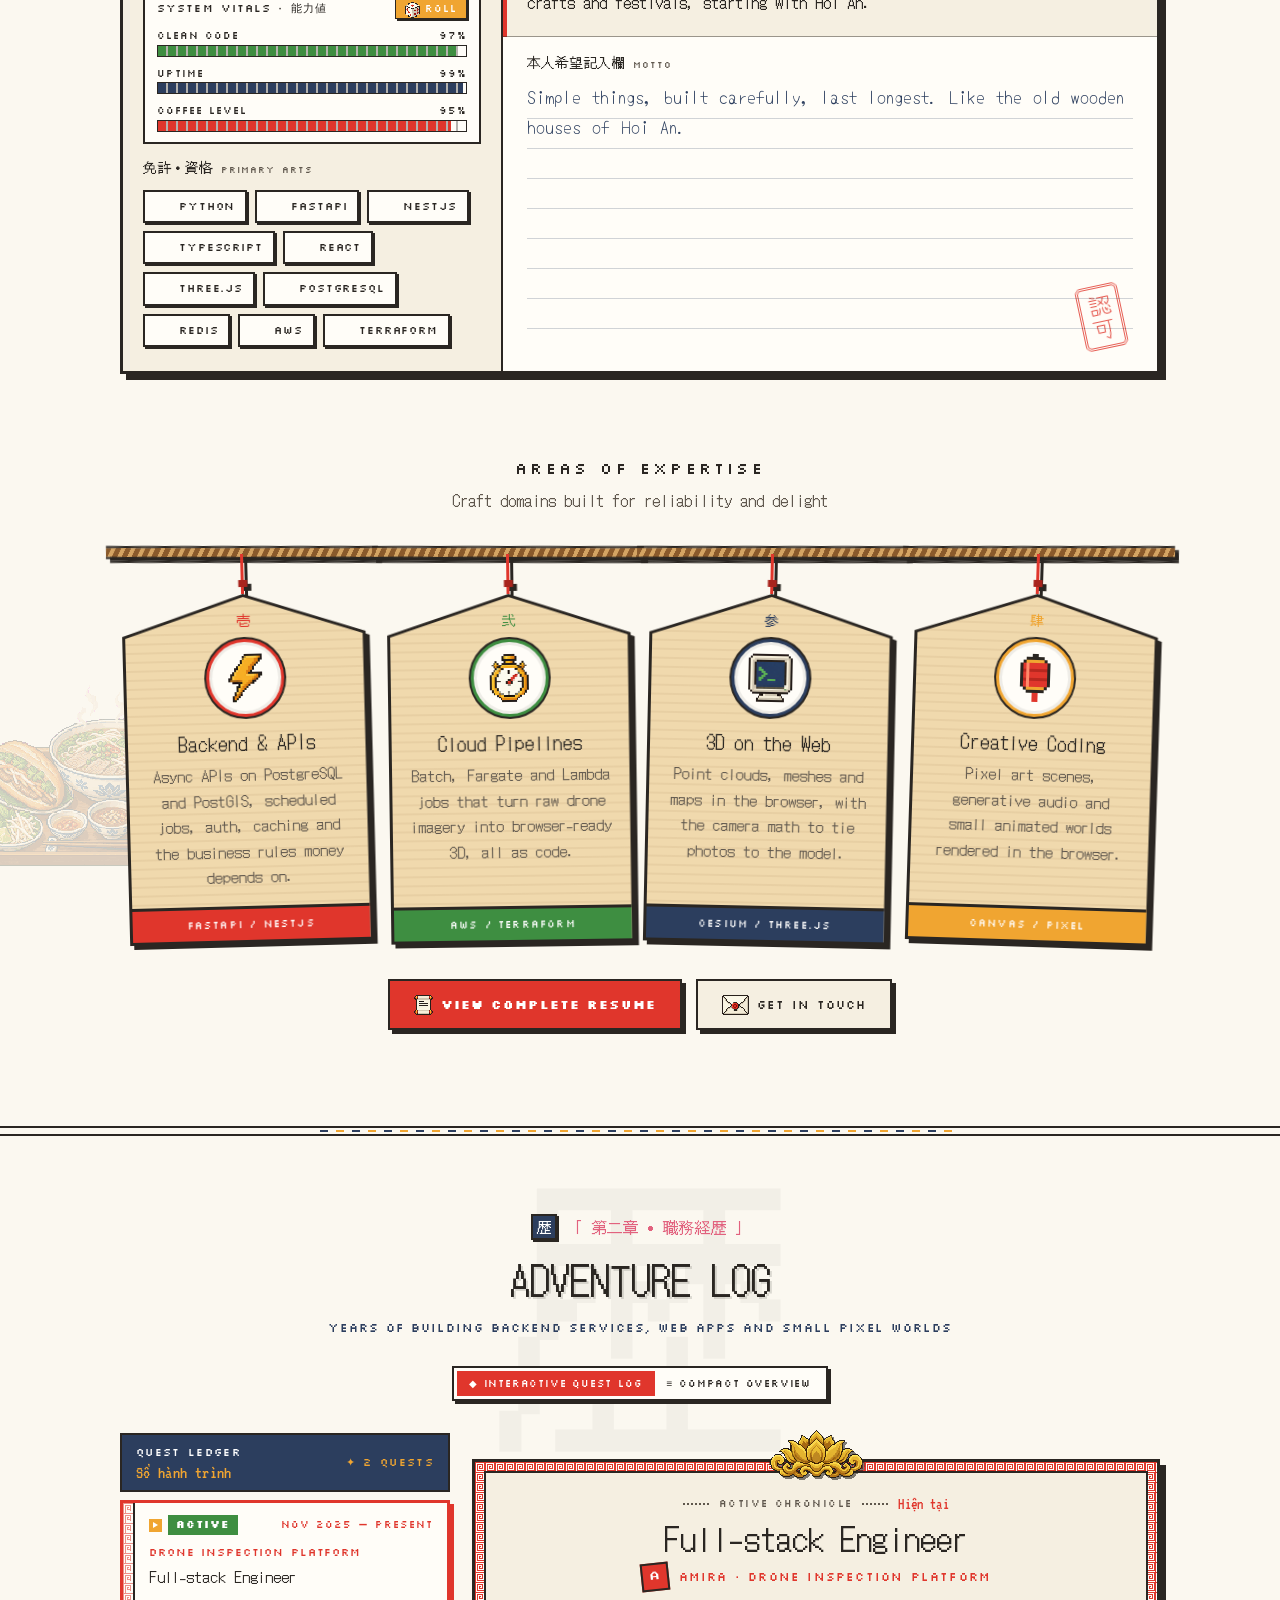
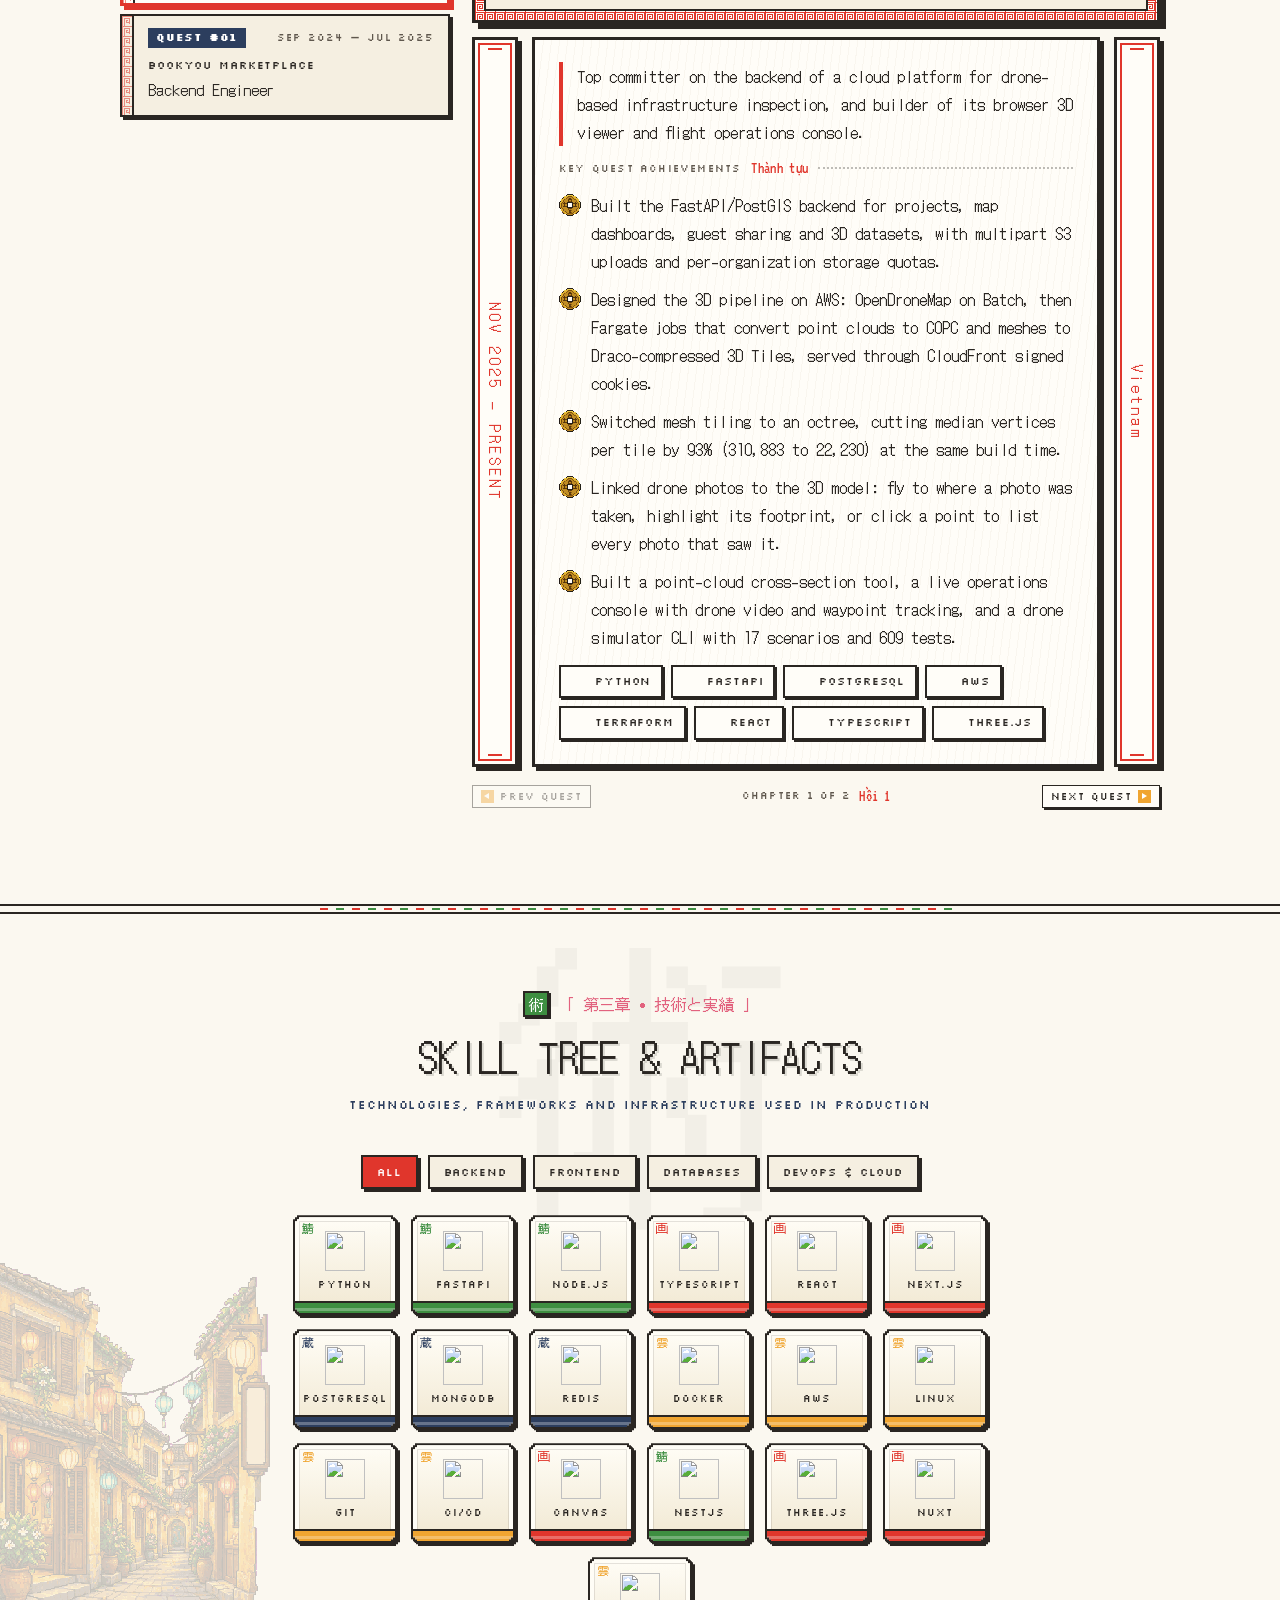
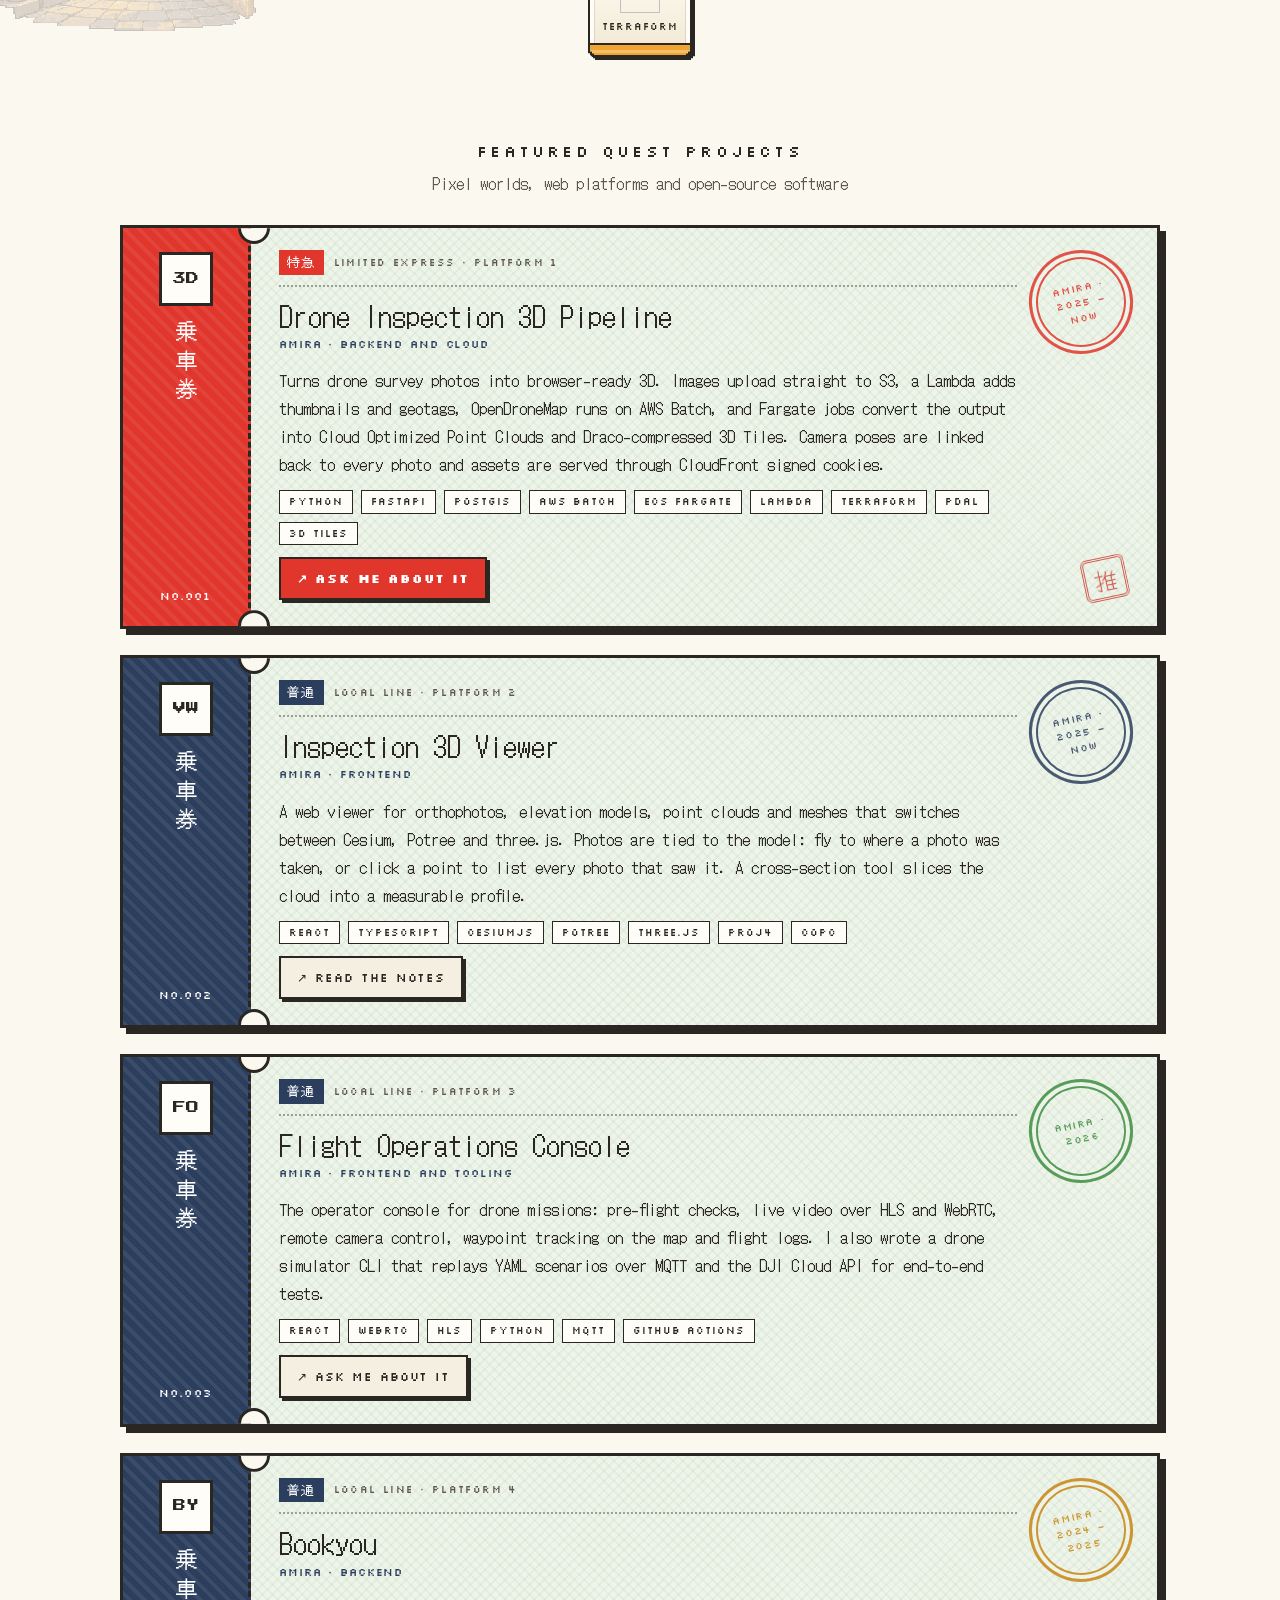
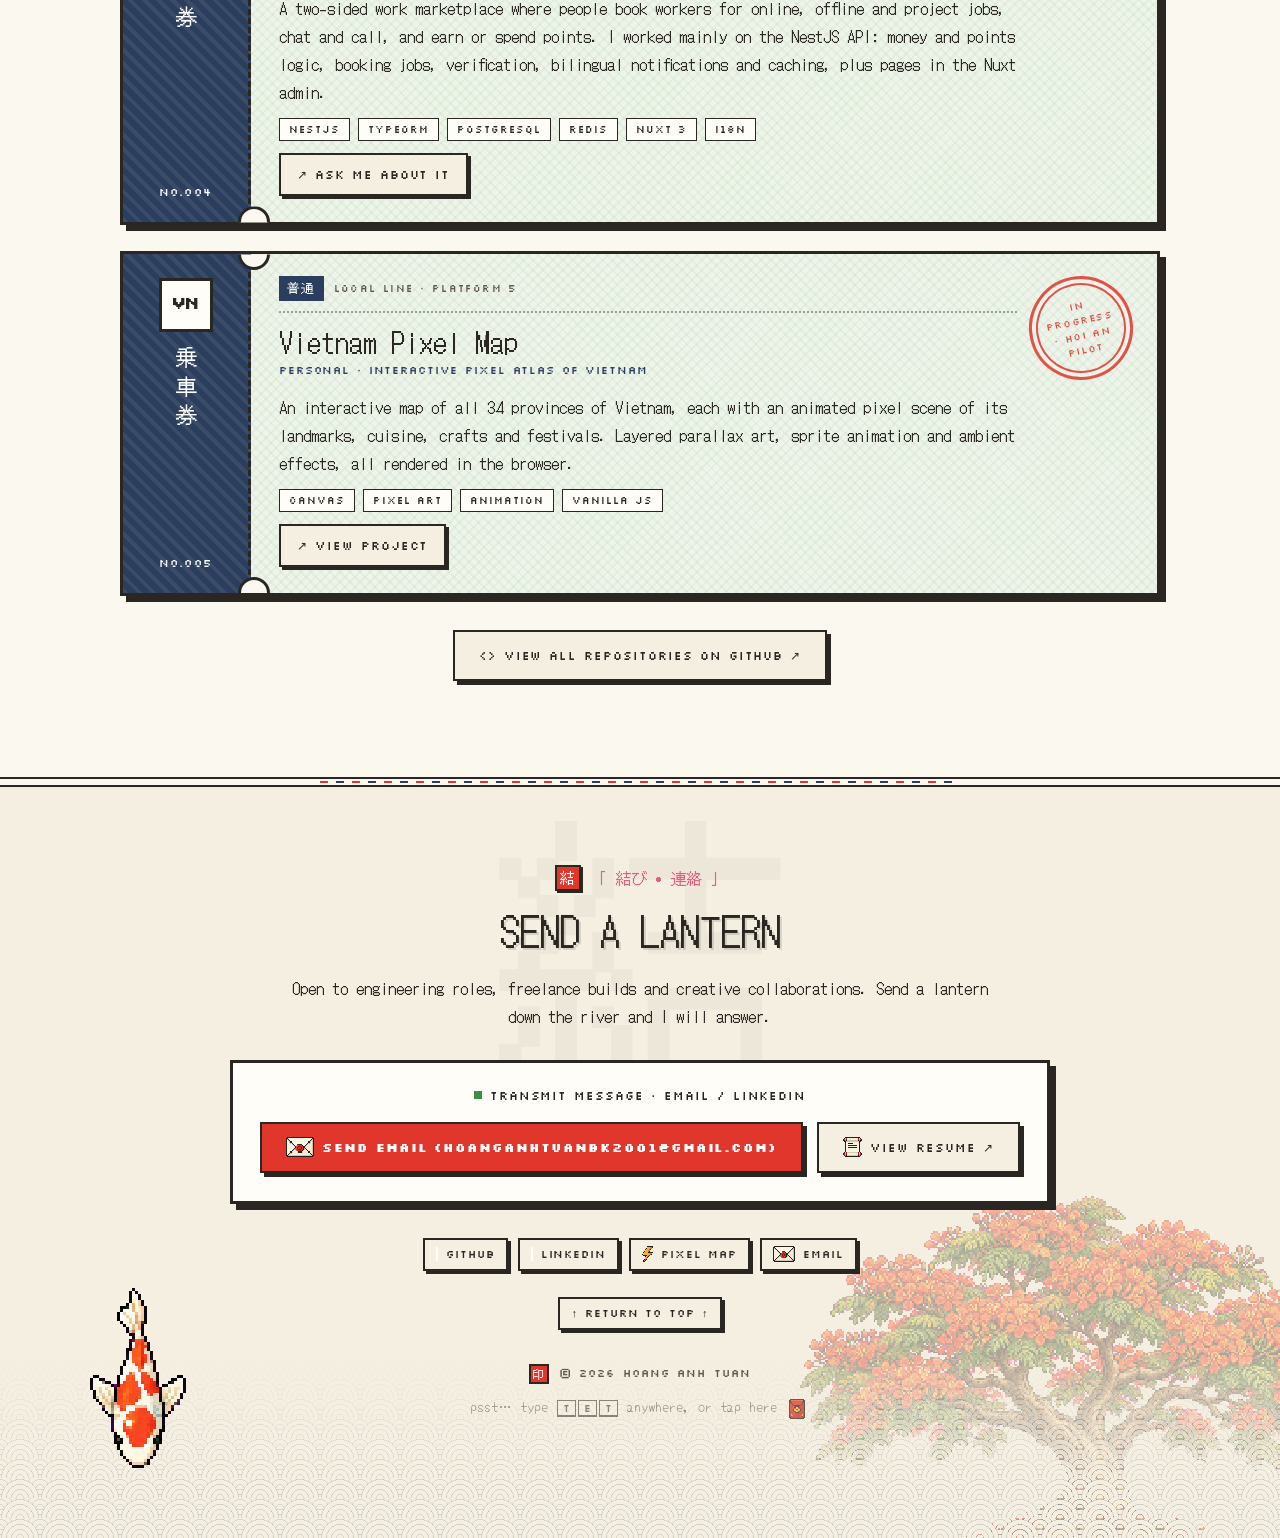
==== commit a4557abc: "feat: show the lo-fi player on every page and carry its state across pages" ====
--- a/index.html
+++ b/index.html
@@ -94,38 +94,5 @@
       </section>
     </main>
 
-    <aside id="player" class="player" aria-label="Lo-fi music player">
-      <span class="player__tape" aria-hidden="true"></span>
-      <div class="player__bar">
-        <span class="player__brand"><span class="player__radio">ラジオ</span>Vietnamese Lo-fi</span>
-        <span class="player__live"><span class="player__led"></span><span data-status>PAUSED</span></span>
-        <button type="button" class="player__min" data-minimize aria-expanded="true" aria-label="Minimize player"></button>
-      </div>
-      <div class="player__body">
-        <div class="player__art" aria-hidden="true">
-          <img class="player__album" src="assets/player/album.png" alt="" />
-          <img class="player__cat" src="assets/player/cat.png" alt="" />
-        </div>
-        <div class="player__main">
-          <p class="player__title" data-title>Hoi An Dusk</p>
-          <p class="player__ja" data-title-ja>会安の夕暮れ</p>
-          <canvas class="player__viz" data-viz width="98" height="16" aria-hidden="true"></canvas>
-          <div class="player__controls">
-            <button type="button" class="pbtn" data-skip="-1" aria-label="Previous track"><span class="pi pi--prev"></span></button>
-            <button type="button" class="pbtn pbtn--play" data-play>PLAY</button>
-            <button type="button" class="pbtn" data-skip="1" aria-label="Next track"><span class="pi pi--next"></span></button>
-          </div>
-        </div>
-      </div>
-      <div class="player__foot">
-        <div class="vol" role="group" aria-label="Volume">
-          <span class="vol__label">VOL</span>
-          <button type="button" data-volume="low" aria-label="Low volume"></button>
-          <button type="button" data-volume="med" aria-label="Medium volume"></button>
-          <button type="button" data-volume="high" aria-label="High volume"></button>
-        </div>
-        <span class="player__dots" data-dots aria-hidden="true"></span>
-      </div>
-    </aside>
   </body>
 </html>
